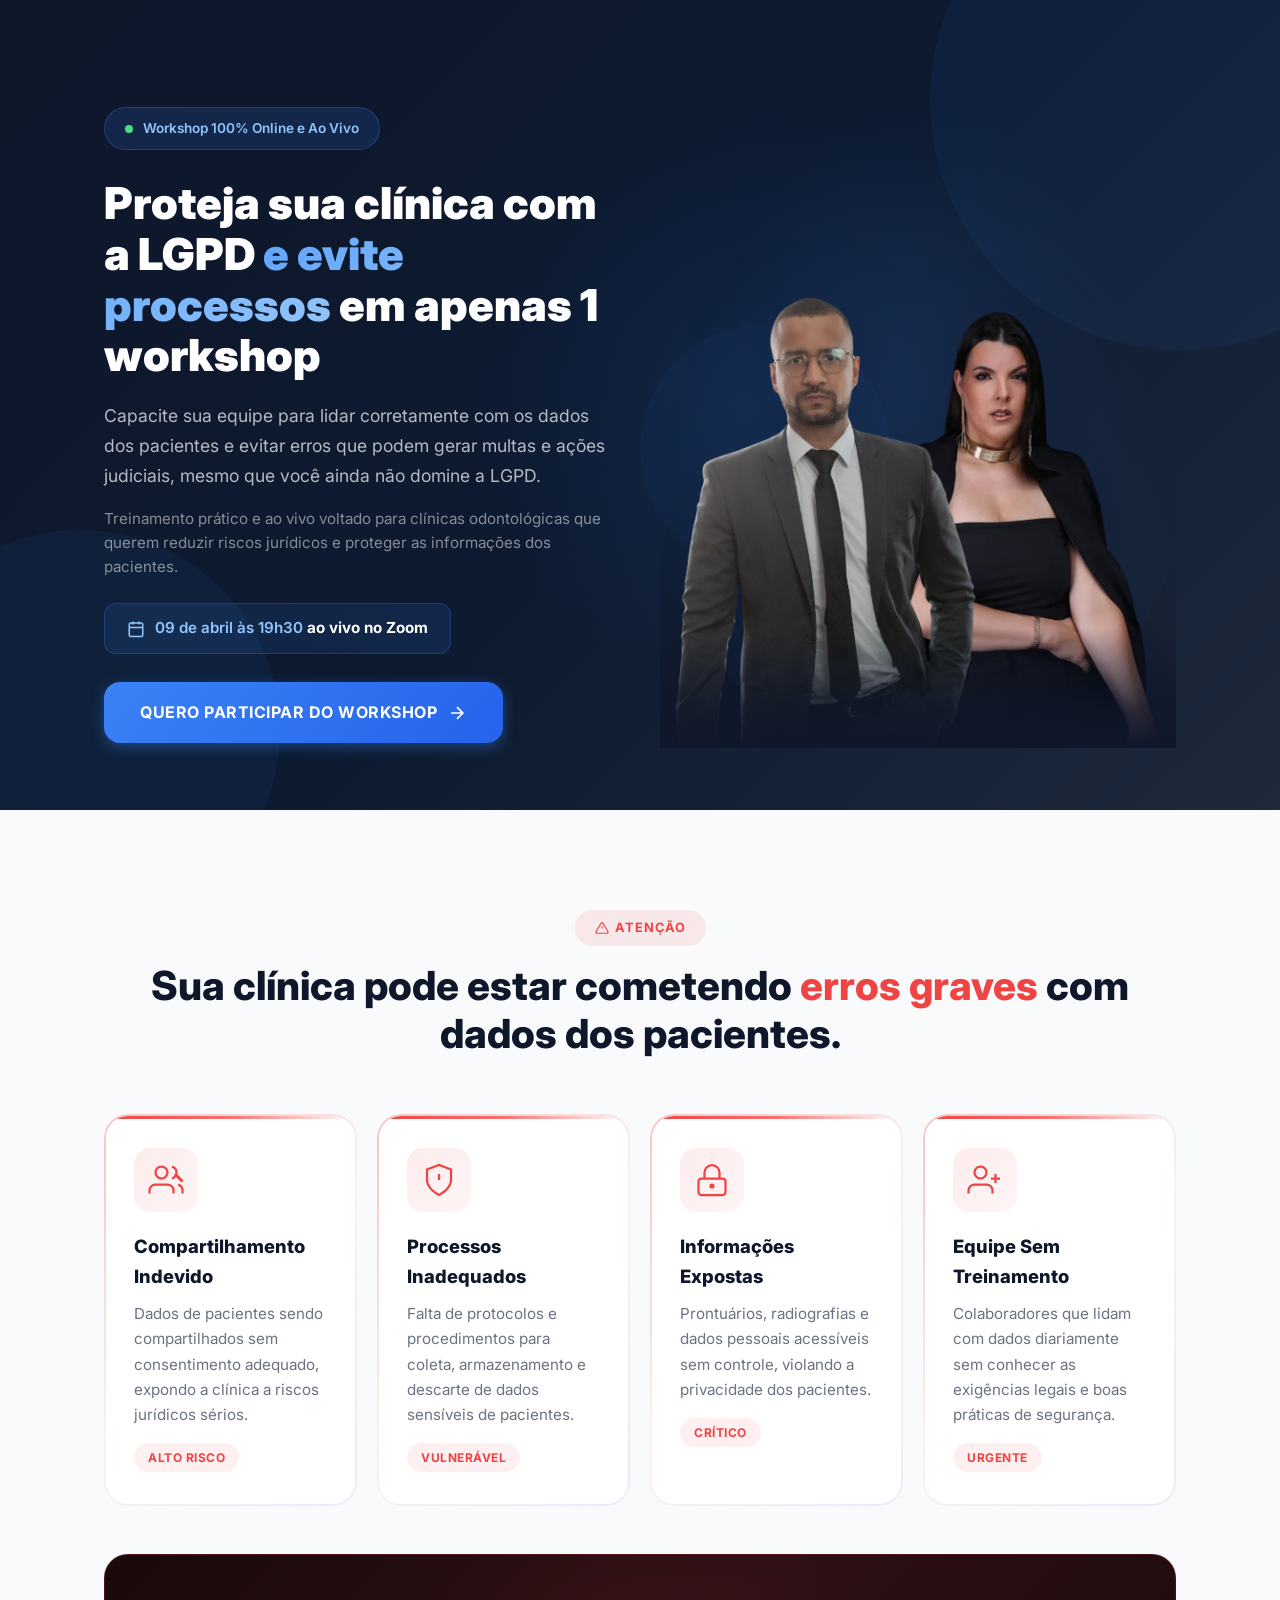
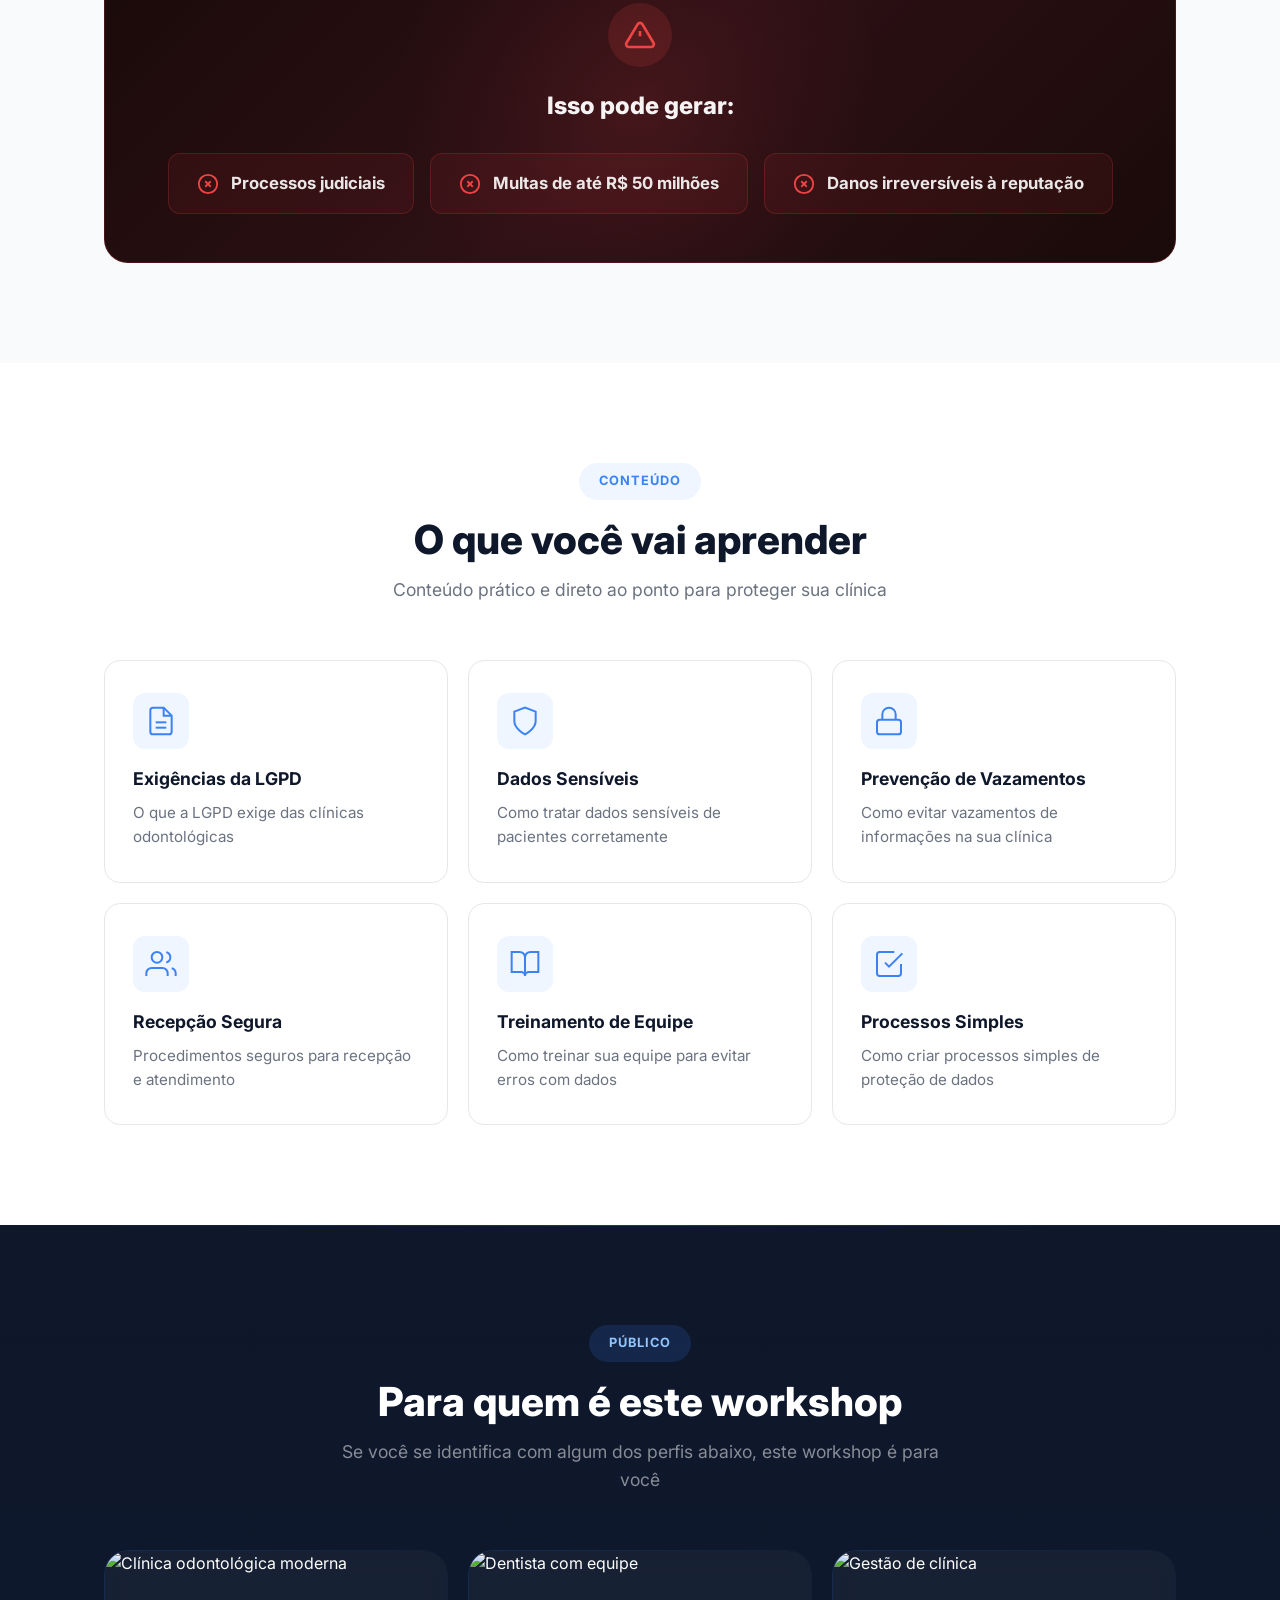
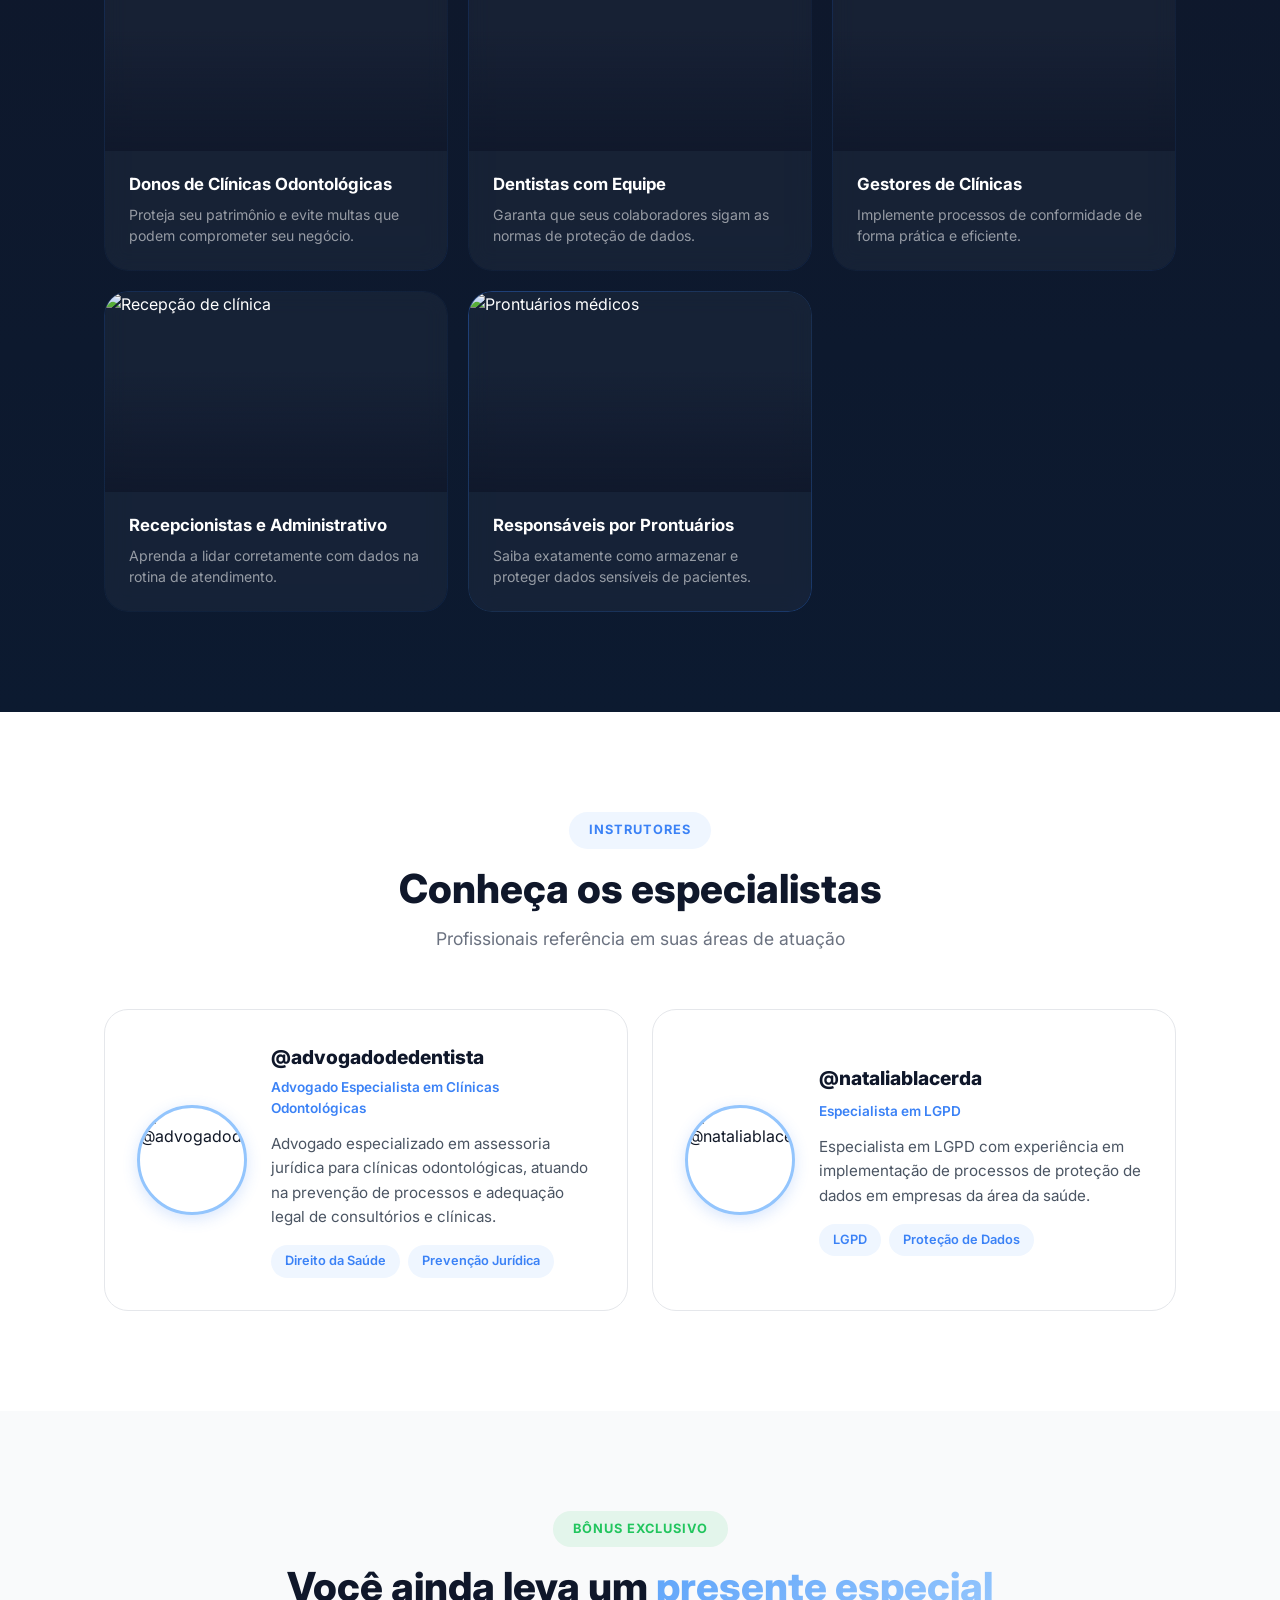
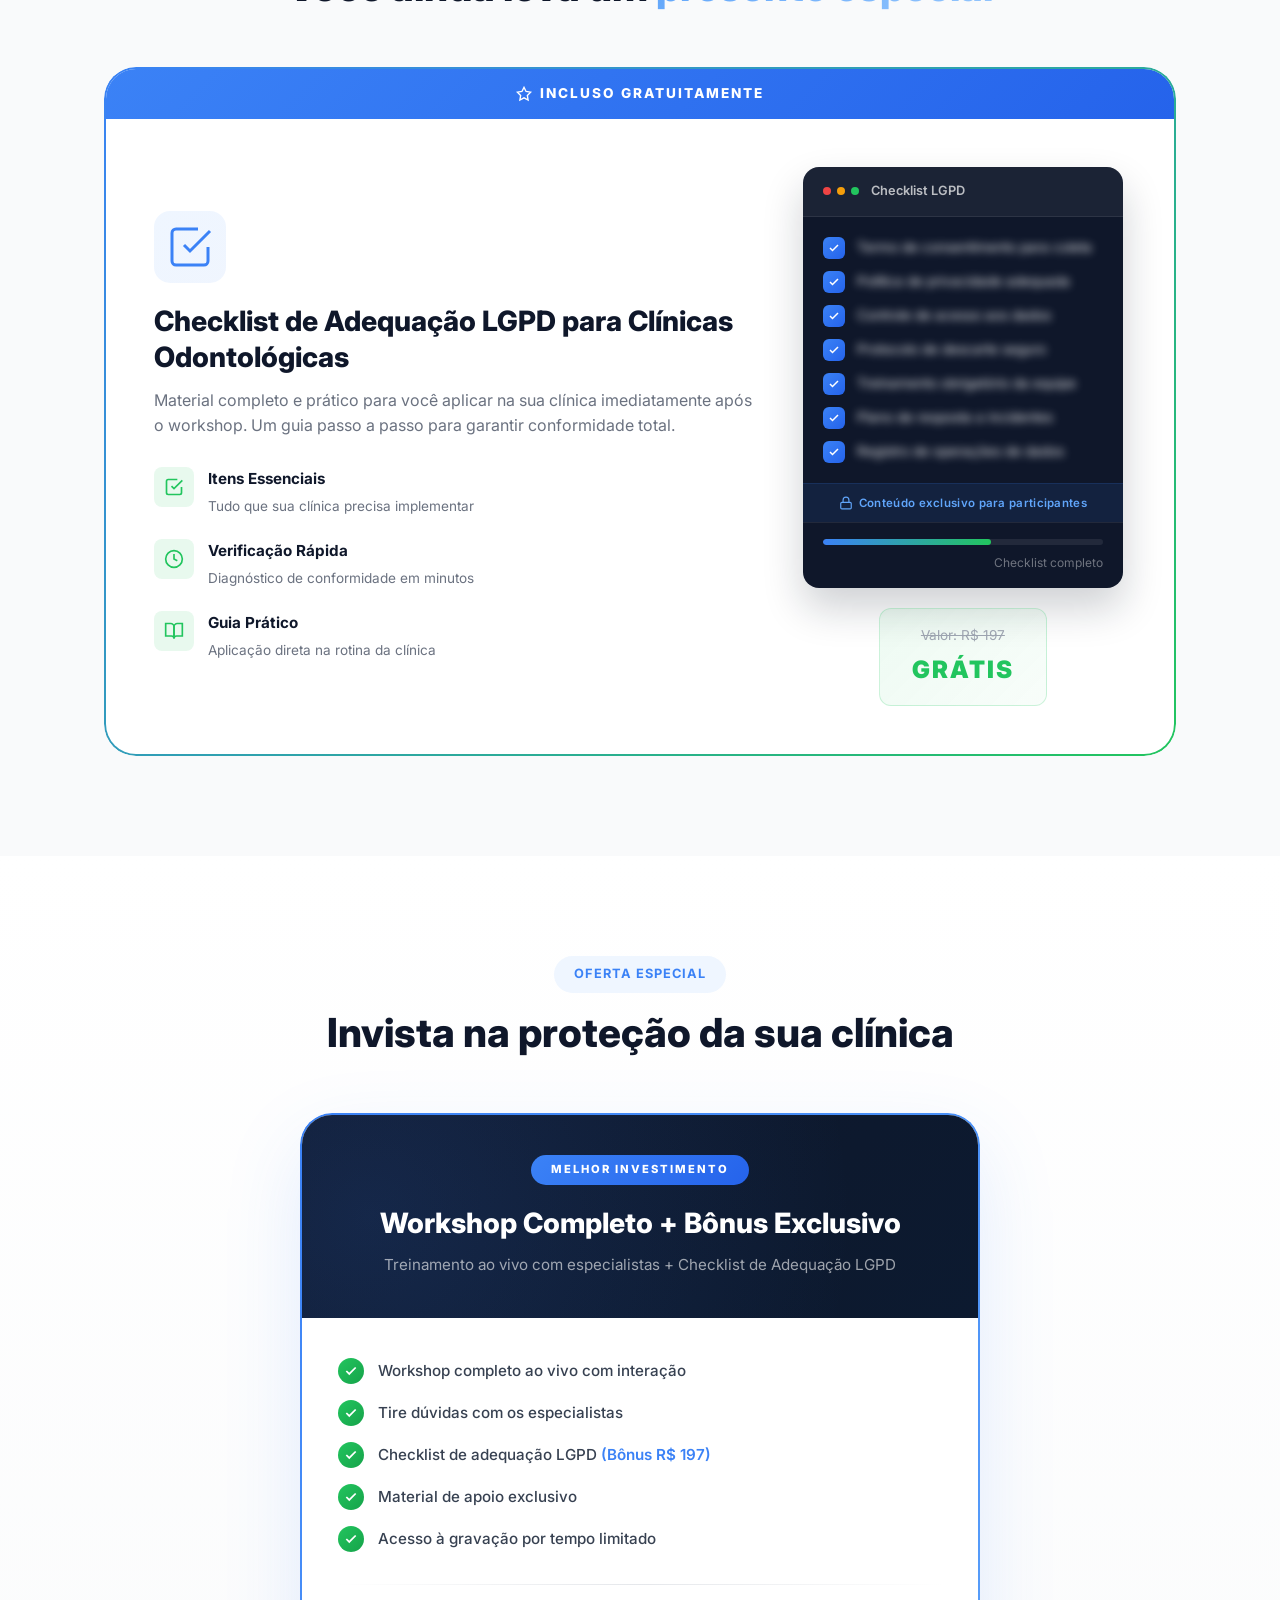
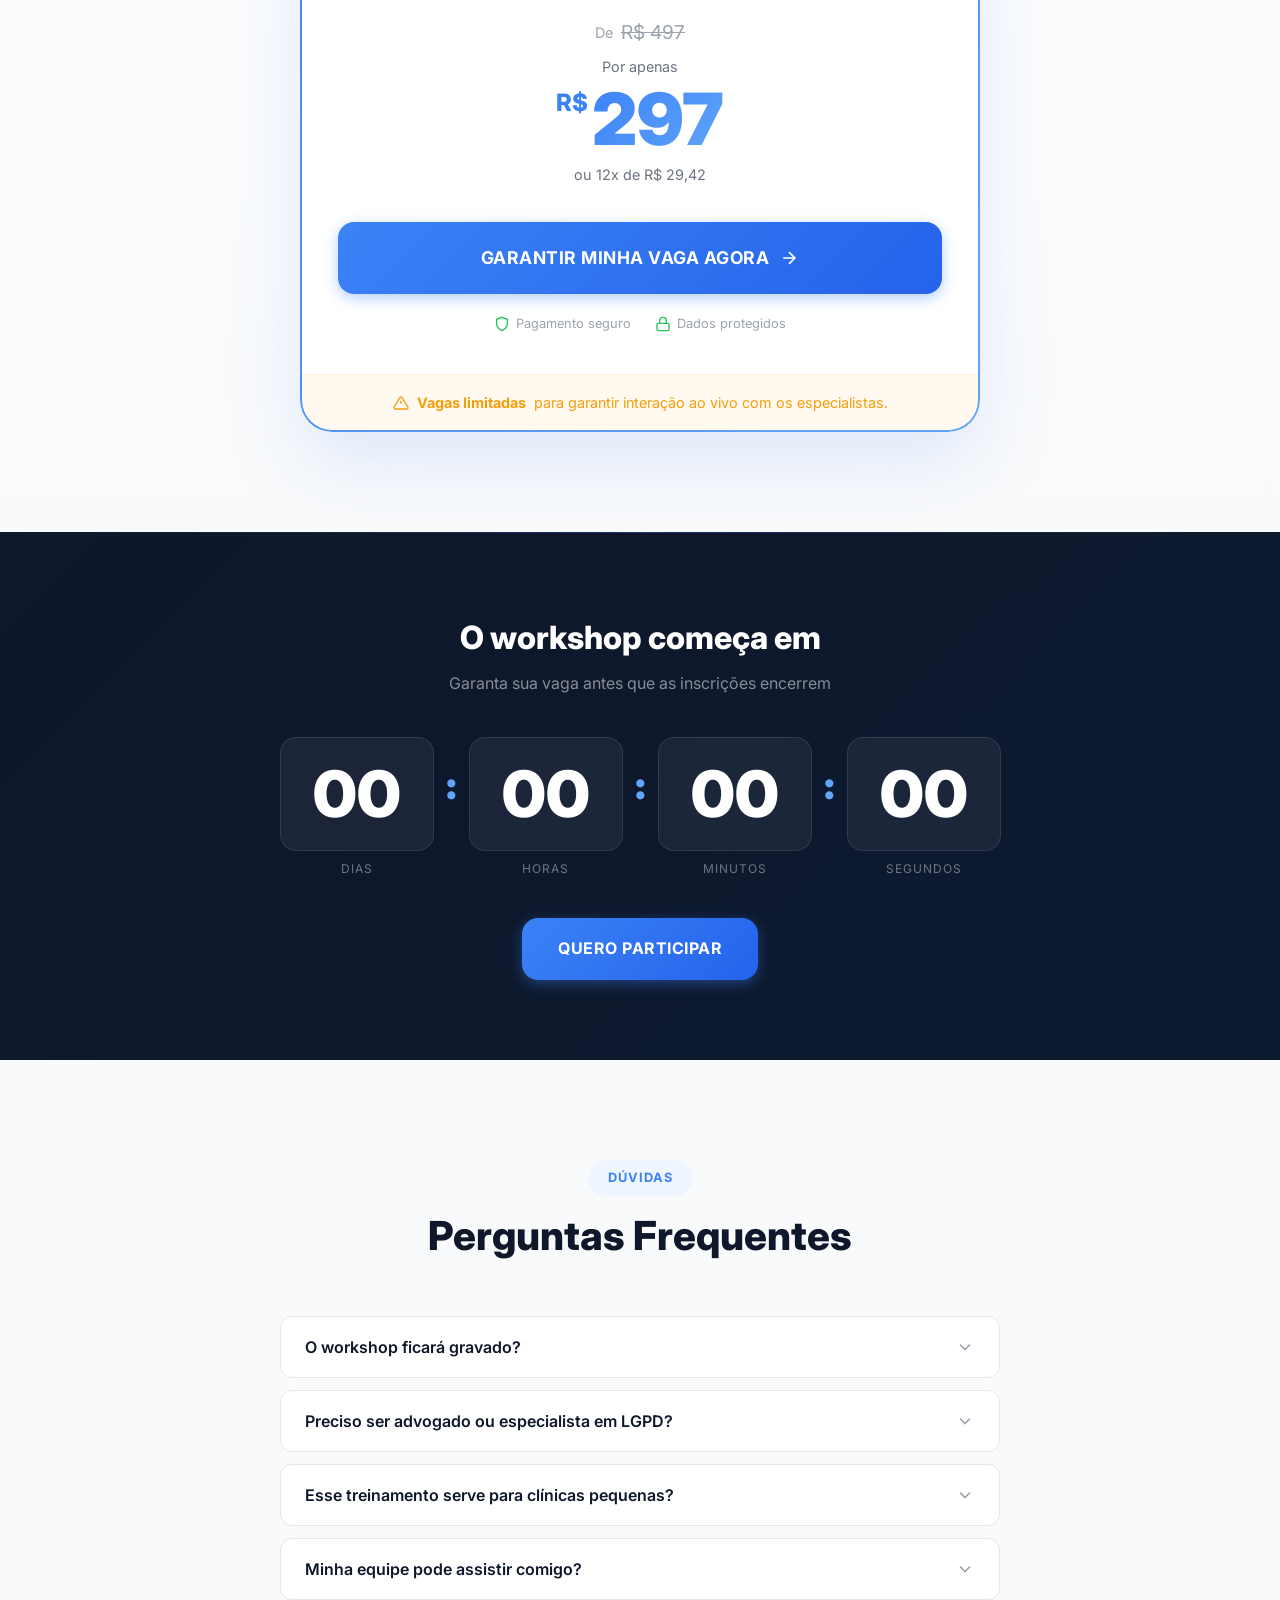
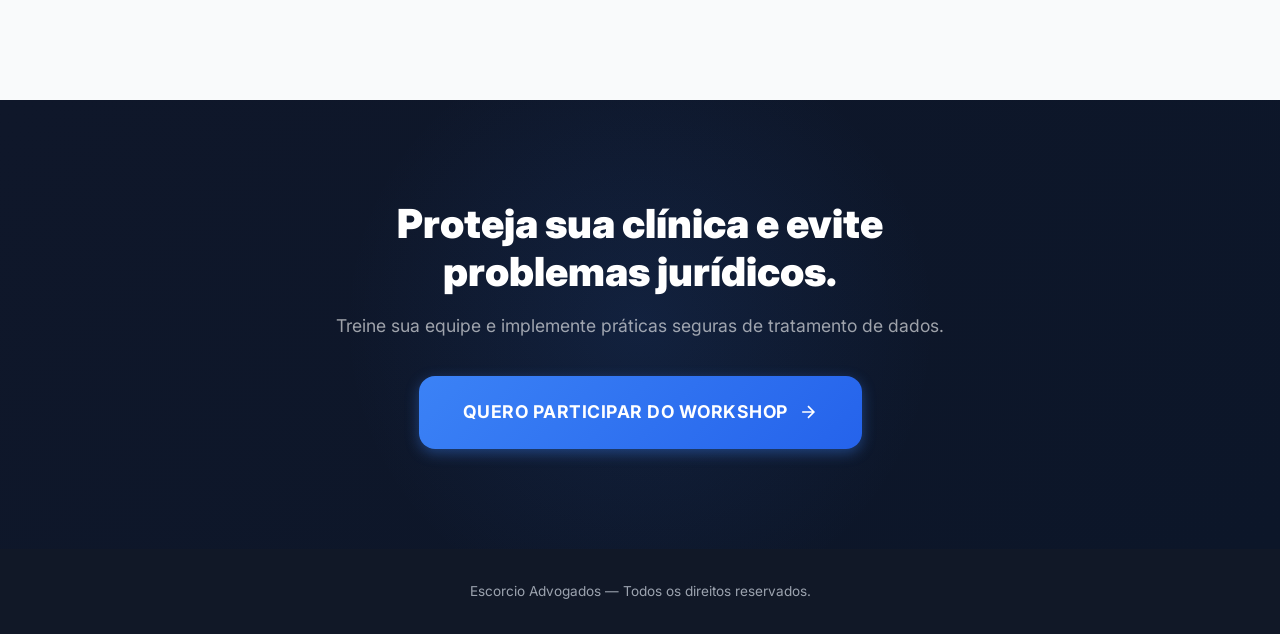
==== index.html @ f7798724 "refine: hero layout, consequences banner, event date, speaker role - Title converted to sentence cas" ====
<!DOCTYPE html>
<html lang="pt-BR">
<head>
  <meta charset="UTF-8">
  <meta name="viewport" content="width=device-width, initial-scale=1.0">
  <title>Workshop LGPD para Clínicas Odontológicas | Proteja seus pacientes e sua clínica</title>
  <meta name="description" content="Treinamento prático e ao vivo para capacitar sua equipe a lidar corretamente com dados sensíveis e evitar multas e ações judiciais.">
  <link rel="preconnect" href="https://fonts.googleapis.com">
  <link rel="preconnect" href="https://fonts.gstatic.com" crossorigin>
  <link href="https://fonts.googleapis.com/css2?family=Inter:wght@400;500;600;700;800;900&display=swap" rel="stylesheet">
  <link rel="stylesheet" href="styles.css">
</head>
<body>
  <!-- HERO SECTION -->
  <section class="hero" id="hero">
    <div class="hero-bg-shapes">
      <div class="shape shape-1"></div>
      <div class="shape shape-2"></div>
      <div class="shape shape-3"></div>
      <div class="hero-glow"></div>
    </div>
    <div class="container">
      <div class="hero-content">
        <div class="hero-text animate-on-scroll fade-in">
          <span class="badge">
            <span class="badge-dot"></span>
            Workshop 100% Online e Ao Vivo
          </span>
          <h1>Proteja sua clínica com a LGPD <span class="highlight">e evite processos</span> em apenas 1 workshop</h1>
          <p class="hero-sub">Capacite sua equipe para lidar corretamente com os dados dos pacientes e evitar erros que podem gerar multas e ações judiciais, mesmo que você ainda não domine a LGPD.</p>
          <p class="hero-sub-secondary">Treinamento prático e ao vivo voltado para clínicas odontológicas que querem reduzir riscos jurídicos e proteger as informações dos pacientes.</p>
          <div class="hero-event-date">
            <svg width="18" height="18" viewBox="0 0 24 24" fill="none" stroke="currentColor" stroke-width="2"><rect x="3" y="4" width="18" height="18" rx="2" ry="2"/><line x1="16" y1="2" x2="16" y2="6"/><line x1="8" y1="2" x2="8" y2="6"/><line x1="3" y1="10" x2="21" y2="10"/></svg>
            <span>09 de abril às 19h30 <strong>ao vivo no Zoom</strong></span>
          </div>
          <a href="#oferta" class="btn btn-primary btn-lg btn-glow">
            QUERO PARTICIPAR DO WORKSHOP
            <svg width="20" height="20" viewBox="0 0 24 24" fill="none" stroke="currentColor" stroke-width="2"><path d="M5 12h14M12 5l7 7-7 7"/></svg>
          </a>
        </div>
        <div class="hero-visual animate-on-scroll fade-in-right">
          <div class="hero-image-wrapper">
            <div class="hero-image-glow"></div>
            <img src="apresentadores.png" alt="Especialistas do Workshop LGPD - @advogadodedentista e @nataliablacerda" class="hero-image">
            <div class="hero-image-fade"></div>
          </div>
        </div>
      </div>
    </div>
  </section>

  <!-- PROBLEMA SECTION -->
  <section class="problema" id="problema">
    <div class="container">
      <div class="section-header animate-on-scroll fade-in">
        <span class="section-tag section-tag-danger">
          <svg width="14" height="14" viewBox="0 0 24 24" fill="none" stroke="currentColor" stroke-width="2"><path d="M10.29 3.86L1.82 18a2 2 0 0 0 1.71 3h16.94a2 2 0 0 0 1.71-3L13.71 3.86a2 2 0 0 0-3.42 0z"/><line x1="12" y1="9" x2="12" y2="13"/><line x1="12" y1="17" x2="12.01" y2="17"/></svg>
          Atenção
        </span>
        <h2>Sua clínica pode estar cometendo <span class="highlight-danger">erros graves</span> com dados dos pacientes.</h2>
      </div>
      <div class="problema-cards-grid">
        <div class="problema-card animate-on-scroll slide-up" style="--delay: 0s">
          <div class="problema-card-border"></div>
          <div class="problema-card-inner">
            <div class="problema-card-icon-wrapper">
              <svg width="36" height="36" viewBox="0 0 24 24" fill="none" stroke="#ef4444" stroke-width="1.5"><path d="M17 21v-2a4 4 0 0 0-4-4H5a4 4 0 0 0-4 4v2"/><circle cx="9" cy="7" r="4"/><path d="M23 21v-2a4 4 0 0 0-3-3.87"/><path d="M16 3.13a4 4 0 0 1 0 7.75"/><line x1="18" y1="8" x2="23" y2="13" stroke="#ef4444" stroke-width="2"/></svg>
            </div>
            <h4>Compartilhamento Indevido</h4>
            <p>Dados de pacientes sendo compartilhados sem consentimento adequado, expondo a clínica a riscos jurídicos sérios.</p>
            <div class="problema-card-tag">Alto Risco</div>
          </div>
        </div>
        <div class="problema-card animate-on-scroll slide-up" style="--delay: 0.1s">
          <div class="problema-card-border"></div>
          <div class="problema-card-inner">
            <div class="problema-card-icon-wrapper">
              <svg width="36" height="36" viewBox="0 0 24 24" fill="none" stroke="#ef4444" stroke-width="1.5"><path d="M12 22s8-4 8-10V5l-8-3-8 3v7c0 6 8 10 8 10z"/><line x1="12" y1="8" x2="12" y2="12"/><line x1="12" y1="16" x2="12.01" y2="16"/></svg>
            </div>
            <h4>Processos Inadequados</h4>
            <p>Falta de protocolos e procedimentos para coleta, armazenamento e descarte de dados sensíveis de pacientes.</p>
            <div class="problema-card-tag">Vulnerável</div>
          </div>
        </div>
        <div class="problema-card animate-on-scroll slide-up" style="--delay: 0.2s">
          <div class="problema-card-border"></div>
          <div class="problema-card-inner">
            <div class="problema-card-icon-wrapper">
              <svg width="36" height="36" viewBox="0 0 24 24" fill="none" stroke="#ef4444" stroke-width="1.5"><rect x="3" y="11" width="18" height="11" rx="2" ry="2"/><path d="M7 11V7a5 5 0 0 1 10 0v4"/><circle cx="12" cy="16" r="1"/></svg>
            </div>
            <h4>Informações Expostas</h4>
            <p>Prontuários, radiografias e dados pessoais acessíveis sem controle, violando a privacidade dos pacientes.</p>
            <div class="problema-card-tag">Crítico</div>
          </div>
        </div>
        <div class="problema-card animate-on-scroll slide-up" style="--delay: 0.3s">
          <div class="problema-card-border"></div>
          <div class="problema-card-inner">
            <div class="problema-card-icon-wrapper">
              <svg width="36" height="36" viewBox="0 0 24 24" fill="none" stroke="#ef4444" stroke-width="1.5"><path d="M17 21v-2a4 4 0 0 0-4-4H5a4 4 0 0 0-4 4v2"/><circle cx="9" cy="7" r="4"/><line x1="19" y1="8" x2="19" y2="14"/><line x1="22" y1="11" x2="16" y2="11"/></svg>
            </div>
            <h4>Equipe Sem Treinamento</h4>
            <p>Colaboradores que lidam com dados diariamente sem conhecer as exigências legais e boas práticas de segurança.</p>
            <div class="problema-card-tag">Urgente</div>
          </div>
        </div>
      </div>
      <div class="consequencias-banner animate-on-scroll slide-up">
        <div class="consequencias-banner-glow"></div>
        <div class="consequencias-icon-alert">
          <svg width="32" height="32" viewBox="0 0 24 24" fill="none" stroke="#ef4444" stroke-width="2"><path d="M10.29 3.86L1.82 18a2 2 0 0 0 1.71 3h16.94a2 2 0 0 0 1.71-3L13.71 3.86a2 2 0 0 0-3.42 0z"/><line x1="12" y1="9" x2="12" y2="13"/><line x1="12" y1="17" x2="12.01" y2="17"/></svg>
        </div>
        <h3>Isso pode gerar:</h3>
        <div class="consequencias-items">
          <div class="consequencia-chip">
            <svg width="22" height="22" viewBox="0 0 24 24" fill="none" stroke="#ef4444" stroke-width="2"><circle cx="12" cy="12" r="10"/><line x1="15" y1="9" x2="9" y2="15"/><line x1="9" y1="9" x2="15" y2="15"/></svg>
            <span>Processos judiciais</span>
          </div>
          <div class="consequencia-chip">
            <svg width="22" height="22" viewBox="0 0 24 24" fill="none" stroke="#ef4444" stroke-width="2"><circle cx="12" cy="12" r="10"/><line x1="15" y1="9" x2="9" y2="15"/><line x1="9" y1="9" x2="15" y2="15"/></svg>
            <span>Multas de até R$ 50 milhões</span>
          </div>
          <div class="consequencia-chip">
            <svg width="22" height="22" viewBox="0 0 24 24" fill="none" stroke="#ef4444" stroke-width="2"><circle cx="12" cy="12" r="10"/><line x1="15" y1="9" x2="9" y2="15"/><line x1="9" y1="9" x2="15" y2="15"/></svg>
            <span>Danos irreversíveis à reputação</span>
          </div>
        </div>
      </div>
    </div>
  </section>

  <!-- O QUE VOCÊ VAI APRENDER -->
  <section class="aprender" id="aprender">
    <div class="container">
      <div class="section-header animate-on-scroll fade-in">
        <span class="section-tag">Conteúdo</span>
        <h2>O que você vai aprender</h2>
        <p class="section-sub">Conteúdo prático e direto ao ponto para proteger sua clínica</p>
      </div>
      <div class="cards-grid animate-on-scroll slide-up">
        <div class="learn-card">
          <div class="learn-card-icon">
            <svg width="32" height="32" viewBox="0 0 24 24" fill="none" stroke="#3b82f6" stroke-width="1.5"><path d="M14 2H6a2 2 0 0 0-2 2v16a2 2 0 0 0 2 2h12a2 2 0 0 0 2-2V8z"/><polyline points="14 2 14 8 20 8"/><line x1="16" y1="13" x2="8" y2="13"/><line x1="16" y1="17" x2="8" y2="17"/></svg>
          </div>
          <h4>Exigências da LGPD</h4>
          <p>O que a LGPD exige das clínicas odontológicas</p>
        </div>
        <div class="learn-card">
          <div class="learn-card-icon">
            <svg width="32" height="32" viewBox="0 0 24 24" fill="none" stroke="#3b82f6" stroke-width="1.5"><path d="M12 22s8-4 8-10V5l-8-3-8 3v7c0 6 8 10 8 10z"/></svg>
          </div>
          <h4>Dados Sensíveis</h4>
          <p>Como tratar dados sensíveis de pacientes corretamente</p>
        </div>
        <div class="learn-card">
          <div class="learn-card-icon">
            <svg width="32" height="32" viewBox="0 0 24 24" fill="none" stroke="#3b82f6" stroke-width="1.5"><rect x="3" y="11" width="18" height="11" rx="2" ry="2"/><path d="M7 11V7a5 5 0 0 1 10 0v4"/></svg>
          </div>
          <h4>Prevenção de Vazamentos</h4>
          <p>Como evitar vazamentos de informações na sua clínica</p>
        </div>
        <div class="learn-card">
          <div class="learn-card-icon">
            <svg width="32" height="32" viewBox="0 0 24 24" fill="none" stroke="#3b82f6" stroke-width="1.5"><path d="M17 21v-2a4 4 0 0 0-4-4H5a4 4 0 0 0-4 4v2"/><circle cx="9" cy="7" r="4"/><path d="M23 21v-2a4 4 0 0 0-3-3.87"/><path d="M16 3.13a4 4 0 0 1 0 7.75"/></svg>
          </div>
          <h4>Recepção Segura</h4>
          <p>Procedimentos seguros para recepção e atendimento</p>
        </div>
        <div class="learn-card">
          <div class="learn-card-icon">
            <svg width="32" height="32" viewBox="0 0 24 24" fill="none" stroke="#3b82f6" stroke-width="1.5"><path d="M2 3h6a4 4 0 0 1 4 4v14a3 3 0 0 0-3-3H2z"/><path d="M22 3h-6a4 4 0 0 0-4 4v14a3 3 0 0 1 3-3h7z"/></svg>
          </div>
          <h4>Treinamento de Equipe</h4>
          <p>Como treinar sua equipe para evitar erros com dados</p>
        </div>
        <div class="learn-card">
          <div class="learn-card-icon">
            <svg width="32" height="32" viewBox="0 0 24 24" fill="none" stroke="#3b82f6" stroke-width="1.5"><polyline points="9 11 12 14 22 4"/><path d="M21 12v7a2 2 0 0 1-2 2H5a2 2 0 0 1-2-2V5a2 2 0 0 1 2-2h11"/></svg>
          </div>
          <h4>Processos Simples</h4>
          <p>Como criar processos simples de proteção de dados</p>
        </div>
      </div>
    </div>
  </section>

  <!-- PARA QUEM É -->
  <section class="para-quem" id="para-quem">
    <div class="container">
      <div class="section-header animate-on-scroll fade-in">
        <span class="section-tag">Público</span>
        <h2>Para quem é este workshop</h2>
        <p class="section-sub">Se você se identifica com algum dos perfis abaixo, este workshop é para você</p>
      </div>
      <div class="audience-grid animate-on-scroll slide-up">
        <div class="audience-card-v2" style="--delay: 0s">
          <div class="audience-card-glow"></div>
          <div class="audience-card-content">
            <div class="audience-img-wrapper">
              <img src="https://images.unsplash.com/photo-1629909613654-28e377c37b09?w=400&h=300&fit=crop&q=80" alt="Clínica odontológica moderna" class="audience-img" loading="lazy">
              <div class="audience-img-overlay"></div>
            </div>
            <div class="audience-text">
              <h4>Donos de Clínicas Odontológicas</h4>
              <p>Proteja seu patrimônio e evite multas que podem comprometer seu negócio.</p>
            </div>
          </div>
        </div>
        <div class="audience-card-v2" style="--delay: 0.1s">
          <div class="audience-card-glow"></div>
          <div class="audience-card-content">
            <div class="audience-img-wrapper">
              <img src="https://images.unsplash.com/photo-1606811971618-4486d14f3f99?w=400&h=300&fit=crop&q=80" alt="Dentista com equipe" class="audience-img" loading="lazy">
              <div class="audience-img-overlay"></div>
            </div>
            <div class="audience-text">
              <h4>Dentistas com Equipe</h4>
              <p>Garanta que seus colaboradores sigam as normas de proteção de dados.</p>
            </div>
          </div>
        </div>
        <div class="audience-card-v2" style="--delay: 0.2s">
          <div class="audience-card-glow"></div>
          <div class="audience-card-content">
            <div class="audience-img-wrapper">
              <img src="https://images.unsplash.com/photo-1576091160550-2173dba999ef?w=400&h=300&fit=crop&q=80" alt="Gestão de clínica" class="audience-img" loading="lazy">
              <div class="audience-img-overlay"></div>
            </div>
            <div class="audience-text">
              <h4>Gestores de Clínicas</h4>
              <p>Implemente processos de conformidade de forma prática e eficiente.</p>
            </div>
          </div>
        </div>
        <div class="audience-card-v2" style="--delay: 0.3s">
          <div class="audience-card-glow"></div>
          <div class="audience-card-content">
            <div class="audience-img-wrapper">
              <img src="https://images.unsplash.com/photo-1588776814546-1ffcf47267a5?w=400&h=300&fit=crop&q=80" alt="Recepção de clínica" class="audience-img" loading="lazy">
              <div class="audience-img-overlay"></div>
            </div>
            <div class="audience-text">
              <h4>Recepcionistas e Administrativo</h4>
              <p>Aprenda a lidar corretamente com dados na rotina de atendimento.</p>
            </div>
          </div>
        </div>
        <div class="audience-card-v2 audience-card-highlight" style="--delay: 0.4s">
          <div class="audience-card-glow"></div>
          <div class="audience-card-content">
            <div class="audience-img-wrapper">
              <img src="https://images.unsplash.com/photo-1576091160399-112ba8d25d1d?w=400&h=300&fit=crop&q=80" alt="Prontuários médicos" class="audience-img" loading="lazy">
              <div class="audience-img-overlay"></div>
            </div>
            <div class="audience-text">
              <h4>Responsáveis por Prontuários</h4>
              <p>Saiba exatamente como armazenar e proteger dados sensíveis de pacientes.</p>
            </div>
          </div>
        </div>
      </div>
    </div>
  </section>

  <!-- ESPECIALISTAS -->
  <section class="especialistas" id="especialistas">
    <div class="container">
      <div class="section-header animate-on-scroll fade-in">
        <span class="section-tag">Instrutores</span>
        <h2>Conheça os especialistas</h2>
        <p class="section-sub">Profissionais referência em suas áreas de atuação</p>
      </div>
      <div class="speakers-grid animate-on-scroll slide-up">
        <div class="speaker-card">
          <div class="speaker-avatar">
            <img src="advogado.jpg" alt="@advogadodedentista" class="avatar-photo">
          </div>
          <div class="speaker-info">
            <h4>@advogadodedentista</h4>
            <span class="speaker-role">Advogado Especialista em Clínicas Odontológicas</span>
            <p>Advogado especializado em assessoria jurídica para clínicas odontológicas, atuando na prevenção de processos e adequação legal de consultórios e clínicas.</p>
            <div class="speaker-tags">
              <span>Direito da Saúde</span>
              <span>Prevenção Jurídica</span>
            </div>
          </div>
        </div>
        <div class="speaker-card">
          <div class="speaker-avatar">
            <img src="natalia.jpg" alt="@nataliablacerda" class="avatar-photo">
          </div>
          <div class="speaker-info">
            <h4>@nataliablacerda</h4>
            <span class="speaker-role">Especialista em LGPD</span>
            <p>Especialista em LGPD com experiência em implementação de processos de proteção de dados em empresas da área da saúde.</p>
            <div class="speaker-tags">
              <span>LGPD</span>
              <span>Proteção de Dados</span>
            </div>
          </div>
        </div>
      </div>
    </div>
  </section>

  <!-- BÔNUS -->
  <section class="bonus" id="bonus">
    <div class="container">
      <div class="section-header animate-on-scroll fade-in">
        <span class="section-tag section-tag-green">Bônus Exclusivo</span>
        <h2>Você ainda leva um <span class="highlight">presente especial</span></h2>
      </div>
      <div class="bonus-mega-card animate-on-scroll slide-up">
        <div class="bonus-mega-border"></div>
        <div class="bonus-mega-inner">
          <div class="bonus-mega-badge">
            <svg width="16" height="16" viewBox="0 0 24 24" fill="none" stroke="currentColor" stroke-width="2"><polygon points="12 2 15.09 8.26 22 9.27 17 14.14 18.18 21.02 12 17.77 5.82 21.02 7 14.14 2 9.27 8.91 8.26 12 2"/></svg>
            INCLUSO GRATUITAMENTE
          </div>
          <div class="bonus-mega-content">
            <div class="bonus-mega-text">
              <div class="bonus-mega-icon">
                <svg width="48" height="48" viewBox="0 0 24 24" fill="none" stroke="#3b82f6" stroke-width="1.5"><polyline points="9 11 12 14 22 4"/><path d="M21 12v7a2 2 0 0 1-2 2H5a2 2 0 0 1-2-2V5a2 2 0 0 1 2-2h11"/></svg>
              </div>
              <h3>Checklist de Adequação LGPD para Clínicas Odontológicas</h3>
              <p class="bonus-mega-desc">Material completo e prático para você aplicar na sua clínica imediatamente após o workshop. Um guia passo a passo para garantir conformidade total.</p>
              <div class="bonus-features-grid">
                <div class="bonus-feature">
                  <div class="bonus-feature-icon">
                    <svg width="20" height="20" viewBox="0 0 24 24" fill="none" stroke="#22c55e" stroke-width="2"><polyline points="9 11 12 14 22 4"/><path d="M21 12v7a2 2 0 0 1-2 2H5a2 2 0 0 1-2-2V5a2 2 0 0 1 2-2h11"/></svg>
                  </div>
                  <div>
                    <strong>Itens Essenciais</strong>
                    <span>Tudo que sua clínica precisa implementar</span>
                  </div>
                </div>
                <div class="bonus-feature">
                  <div class="bonus-feature-icon">
                    <svg width="20" height="20" viewBox="0 0 24 24" fill="none" stroke="#22c55e" stroke-width="2"><circle cx="12" cy="12" r="10"/><polyline points="12 6 12 12 16 14"/></svg>
                  </div>
                  <div>
                    <strong>Verificação Rápida</strong>
                    <span>Diagnóstico de conformidade em minutos</span>
                  </div>
                </div>
                <div class="bonus-feature">
                  <div class="bonus-feature-icon">
                    <svg width="20" height="20" viewBox="0 0 24 24" fill="none" stroke="#22c55e" stroke-width="2"><path d="M2 3h6a4 4 0 0 1 4 4v14a3 3 0 0 0-3-3H2z"/><path d="M22 3h-6a4 4 0 0 0-4 4v14a3 3 0 0 1 3-3h7z"/></svg>
                  </div>
                  <div>
                    <strong>Guia Prático</strong>
                    <span>Aplicação direta na rotina da clínica</span>
                  </div>
                </div>
              </div>
            </div>
            <div class="bonus-mega-visual">
              <div class="bonus-mockup-v2">
                <div class="mockup-v2-header">
                  <div class="mockup-v2-dots">
                    <span></span><span></span><span></span>
                  </div>
                  <span class="mockup-v2-title">Checklist LGPD</span>
                </div>
                <div class="mockup-v2-body">
                  <div class="mockup-v2-item done">
                    <div class="mockup-v2-check">
                      <svg width="12" height="12" viewBox="0 0 24 24" fill="none" stroke="#fff" stroke-width="3"><polyline points="20 6 9 17 4 12"/></svg>
                    </div>
                    <span class="blurred-text">Termo de consentimento para coleta</span>
                  </div>
                  <div class="mockup-v2-item done">
                    <div class="mockup-v2-check">
                      <svg width="12" height="12" viewBox="0 0 24 24" fill="none" stroke="#fff" stroke-width="3"><polyline points="20 6 9 17 4 12"/></svg>
                    </div>
                    <span class="blurred-text">Política de privacidade adequada</span>
                  </div>
                  <div class="mockup-v2-item done">
                    <div class="mockup-v2-check">
                      <svg width="12" height="12" viewBox="0 0 24 24" fill="none" stroke="#fff" stroke-width="3"><polyline points="20 6 9 17 4 12"/></svg>
                    </div>
                    <span class="blurred-text">Controle de acesso aos dados</span>
                  </div>
                  <div class="mockup-v2-item done">
                    <div class="mockup-v2-check">
                      <svg width="12" height="12" viewBox="0 0 24 24" fill="none" stroke="#fff" stroke-width="3"><polyline points="20 6 9 17 4 12"/></svg>
                    </div>
                    <span class="blurred-text">Protocolo de descarte seguro</span>
                  </div>
                  <div class="mockup-v2-item done">
                    <div class="mockup-v2-check">
                      <svg width="12" height="12" viewBox="0 0 24 24" fill="none" stroke="#fff" stroke-width="3"><polyline points="20 6 9 17 4 12"/></svg>
                    </div>
                    <span class="blurred-text">Treinamento obrigatório da equipe</span>
                  </div>
                  <div class="mockup-v2-item done">
                    <div class="mockup-v2-check">
                      <svg width="12" height="12" viewBox="0 0 24 24" fill="none" stroke="#fff" stroke-width="3"><polyline points="20 6 9 17 4 12"/></svg>
                    </div>
                    <span class="blurred-text">Plano de resposta a incidentes</span>
                  </div>
                  <div class="mockup-v2-item done">
                    <div class="mockup-v2-check">
                      <svg width="12" height="12" viewBox="0 0 24 24" fill="none" stroke="#fff" stroke-width="3"><polyline points="20 6 9 17 4 12"/></svg>
                    </div>
                    <span class="blurred-text">Registro de operações de dados</span>
                  </div>
                </div>
                <div class="mockup-v2-blur-label">
                  <svg width="14" height="14" viewBox="0 0 24 24" fill="none" stroke="currentColor" stroke-width="2"><rect x="3" y="11" width="18" height="11" rx="2" ry="2"/><path d="M7 11V7a5 5 0 0 1 10 0v4"/></svg>
                  Conteúdo exclusivo para participantes
                </div>
                <div class="mockup-v2-footer">
                  <div class="mockup-v2-progress">
                    <div class="mockup-v2-progress-bar" style="width: 100%"></div>
                  </div>
                  <span>Checklist completo</span>
                </div>
              </div>
              <div class="bonus-price-tag">
                <span class="bonus-price-original">Valor: R$ 197</span>
                <span class="bonus-price-free">GRÁTIS</span>
              </div>
            </div>
          </div>
        </div>
      </div>
    </div>
  </section>

  <!-- OFERTA -->
  <section class="oferta" id="oferta">
    <div class="container">
      <div class="section-header animate-on-scroll fade-in">
        <span class="section-tag">Oferta Especial</span>
        <h2>Invista na proteção da sua clínica</h2>
      </div>
      <div class="oferta-premium animate-on-scroll slide-up">
        <div class="oferta-premium-border"></div>
        <div class="oferta-premium-inner">
          <div class="oferta-premium-header">
            <div class="oferta-premium-badge">MELHOR INVESTIMENTO</div>
            <h3>Workshop Completo + Bônus Exclusivo</h3>
            <p>Treinamento ao vivo com especialistas + Checklist de Adequação LGPD</p>
          </div>
          <div class="oferta-premium-body">
            <div class="oferta-premium-features">
              <div class="oferta-feature">
                <div class="oferta-feature-check">
                  <svg width="14" height="14" viewBox="0 0 24 24" fill="none" stroke="#fff" stroke-width="3"><polyline points="20 6 9 17 4 12"/></svg>
                </div>
                <span>Workshop completo ao vivo com interação</span>
              </div>
              <div class="oferta-feature">
                <div class="oferta-feature-check">
                  <svg width="14" height="14" viewBox="0 0 24 24" fill="none" stroke="#fff" stroke-width="3"><polyline points="20 6 9 17 4 12"/></svg>
                </div>
                <span>Tire dúvidas com os especialistas</span>
              </div>
              <div class="oferta-feature">
                <div class="oferta-feature-check">
                  <svg width="14" height="14" viewBox="0 0 24 24" fill="none" stroke="#fff" stroke-width="3"><polyline points="20 6 9 17 4 12"/></svg>
                </div>
                <span>Checklist de adequação LGPD <em>(Bônus R$ 197)</em></span>
              </div>
              <div class="oferta-feature">
                <div class="oferta-feature-check">
                  <svg width="14" height="14" viewBox="0 0 24 24" fill="none" stroke="#fff" stroke-width="3"><polyline points="20 6 9 17 4 12"/></svg>
                </div>
                <span>Material de apoio exclusivo</span>
              </div>
              <div class="oferta-feature">
                <div class="oferta-feature-check">
                  <svg width="14" height="14" viewBox="0 0 24 24" fill="none" stroke="#fff" stroke-width="3"><polyline points="20 6 9 17 4 12"/></svg>
                </div>
                <span>Acesso à gravação por tempo limitado</span>
              </div>
            </div>
            <div class="oferta-premium-divider"></div>
            <div class="oferta-premium-pricing">
              <div class="pricing-from">
                <span class="pricing-from-label">De</span>
                <span class="pricing-from-value">R$ 497</span>
              </div>
              <div class="pricing-to">
                <span class="pricing-to-label">Por apenas</span>
                <span class="pricing-to-value">
                  <span class="pricing-currency">R$</span>
                  <span class="pricing-amount">297</span>
                </span>
                <span class="pricing-installments">ou 12x de R$ 29,42</span>
              </div>
              <a href="#" class="btn btn-primary btn-xl btn-glow btn-full">
                GARANTIR MINHA VAGA AGORA
                <svg width="20" height="20" viewBox="0 0 24 24" fill="none" stroke="currentColor" stroke-width="2"><path d="M5 12h14M12 5l7 7-7 7"/></svg>
              </a>
              <div class="oferta-trust">
                <div class="trust-item">
                  <svg width="16" height="16" viewBox="0 0 24 24" fill="none" stroke="#22c55e" stroke-width="2"><path d="M12 22s8-4 8-10V5l-8-3-8 3v7c0 6 8 10 8 10z"/></svg>
                  <span>Pagamento seguro</span>
                </div>
                <div class="trust-item">
                  <svg width="16" height="16" viewBox="0 0 24 24" fill="none" stroke="#22c55e" stroke-width="2"><rect x="3" y="11" width="18" height="11" rx="2" ry="2"/><path d="M7 11V7a5 5 0 0 1 10 0v4"/></svg>
                  <span>Dados protegidos</span>
                </div>
              </div>
            </div>
          </div>
          <div class="oferta-premium-footer">
            <svg width="16" height="16" viewBox="0 0 24 24" fill="none" stroke="#f59e0b" stroke-width="2"><path d="M10.29 3.86L1.82 18a2 2 0 0 0 1.71 3h16.94a2 2 0 0 0 1.71-3L13.71 3.86a2 2 0 0 0-3.42 0z"/><line x1="12" y1="9" x2="12" y2="13"/><line x1="12" y1="17" x2="12.01" y2="17"/></svg>
            <strong>Vagas limitadas</strong> para garantir interação ao vivo com os especialistas.
          </div>
        </div>
      </div>
    </div>
  </section>

  <!-- CONTAGEM REGRESSIVA -->
  <section class="countdown-section" id="countdown">
    <div class="container">
      <div class="countdown-wrapper animate-on-scroll fade-in">
        <h2>O workshop começa em</h2>
        <p class="countdown-sub">Garanta sua vaga antes que as inscrições encerrem</p>
        <div class="countdown" id="countdown-timer">
          <div class="countdown-item">
            <span class="countdown-number" id="days">00</span>
            <span class="countdown-label">Dias</span>
          </div>
          <div class="countdown-separator">:</div>
          <div class="countdown-item">
            <span class="countdown-number" id="hours">00</span>
            <span class="countdown-label">Horas</span>
          </div>
          <div class="countdown-separator">:</div>
          <div class="countdown-item">
            <span class="countdown-number" id="minutes">00</span>
            <span class="countdown-label">Minutos</span>
          </div>
          <div class="countdown-separator">:</div>
          <div class="countdown-item">
            <span class="countdown-number" id="seconds">00</span>
            <span class="countdown-label">Segundos</span>
          </div>
        </div>
        <a href="#oferta" class="btn btn-primary btn-lg btn-glow">QUERO PARTICIPAR</a>
      </div>
    </div>
  </section>

  <!-- FAQ -->
  <section class="faq" id="faq">
    <div class="container">
      <div class="section-header animate-on-scroll fade-in">
        <span class="section-tag">Dúvidas</span>
        <h2>Perguntas Frequentes</h2>
      </div>
      <div class="faq-list animate-on-scroll slide-up">
        <div class="faq-item">
          <button class="faq-question" aria-expanded="false">
            <span>O workshop ficará gravado?</span>
            <svg class="faq-chevron" width="20" height="20" viewBox="0 0 24 24" fill="none" stroke="currentColor" stroke-width="2"><polyline points="6 9 12 15 18 9"/></svg>
          </button>
          <div class="faq-answer">
            <p>Sim, todos os participantes terão acesso à gravação por tempo limitado após o evento. Porém, recomendamos fortemente a participação ao vivo para aproveitar a interação com os especialistas e tirar suas dúvidas em tempo real.</p>
          </div>
        </div>
        <div class="faq-item">
          <button class="faq-question" aria-expanded="false">
            <span>Preciso ser advogado ou especialista em LGPD?</span>
            <svg class="faq-chevron" width="20" height="20" viewBox="0 0 24 24" fill="none" stroke="currentColor" stroke-width="2"><polyline points="6 9 12 15 18 9"/></svg>
          </button>
          <div class="faq-answer">
            <p>Não! O workshop foi criado especificamente para profissionais da odontologia. Todo o conteúdo é apresentado de forma simples, prática e sem termos jurídicos complicados. Qualquer pessoa da sua equipe conseguirá acompanhar.</p>
          </div>
        </div>
        <div class="faq-item">
          <button class="faq-question" aria-expanded="false">
            <span>Esse treinamento serve para clínicas pequenas?</span>
            <svg class="faq-chevron" width="20" height="20" viewBox="0 0 24 24" fill="none" stroke="currentColor" stroke-width="2"><polyline points="6 9 12 15 18 9"/></svg>
          </button>
          <div class="faq-answer">
            <p>Com certeza! Na verdade, clínicas pequenas são as mais vulneráveis, pois geralmente não possuem processos estruturados de proteção de dados. O workshop é ideal para clínicas de qualquer porte.</p>
          </div>
        </div>
        <div class="faq-item">
          <button class="faq-question" aria-expanded="false">
            <span>Minha equipe pode assistir comigo?</span>
            <svg class="faq-chevron" width="20" height="20" viewBox="0 0 24 24" fill="none" stroke="currentColor" stroke-width="2"><polyline points="6 9 12 15 18 9"/></svg>
          </button>
          <div class="faq-answer">
            <p>Sim! Inclusive recomendamos que toda a equipe assista junto. O treinamento aborda procedimentos que todos os colaboradores da clínica precisam conhecer, desde a recepção até os profissionais que lidam com prontuários.</p>
          </div>
        </div>
      </div>
    </div>
  </section>

  <!-- CTA FINAL -->
  <section class="cta-final" id="cta-final">
    <div class="container">
      <div class="cta-final-content animate-on-scroll fade-in">
        <h2>Proteja sua clínica e evite problemas jurídicos.</h2>
        <p>Treine sua equipe e implemente práticas seguras de tratamento de dados.</p>
        <a href="#oferta" class="btn btn-primary btn-xl btn-glow">
          QUERO PARTICIPAR DO WORKSHOP
          <svg width="20" height="20" viewBox="0 0 24 24" fill="none" stroke="currentColor" stroke-width="2"><path d="M5 12h14M12 5l7 7-7 7"/></svg>
        </a>
      </div>
    </div>
  </section>

  <!-- FOOTER -->
  <footer class="footer">
    <div class="container">
      <p>Escorcio Advogados &mdash; Todos os direitos reservados.</p>
    </div>
  </footer>

  <script src="script.js"></script>
</body>
</html>
---- styles.css ----
/* ========================================
   RESET & BASE
   ======================================== */
*, *::before, *::after {
  margin: 0;
  padding: 0;
  box-sizing: border-box;
}

:root {
  --blue-900: #0f172a;
  --blue-800: #1e293b;
  --blue-700: #334155;
  --blue-600: #475569;
  --blue-500: #3b82f6;
  --blue-400: #60a5fa;
  --blue-300: #93c5fd;
  --blue-100: #dbeafe;
  --blue-50: #eff6ff;
  --gray-900: #111827;
  --gray-700: #374151;
  --gray-600: #4b5563;
  --gray-500: #6b7280;
  --gray-400: #9ca3af;
  --gray-300: #d1d5db;
  --gray-200: #e5e7eb;
  --gray-100: #f3f4f6;
  --gray-50: #f9fafb;
  --white: #ffffff;
  --green-500: #22c55e;
  --green-400: #4ade80;
  --red-500: #ef4444;
  --red-400: #f87171;
  --amber-500: #f59e0b;
  --shadow-sm: 0 1px 2px rgba(0,0,0,0.05);
  --shadow-md: 0 4px 6px -1px rgba(0,0,0,0.07), 0 2px 4px -2px rgba(0,0,0,0.05);
  --shadow-lg: 0 10px 15px -3px rgba(0,0,0,0.08), 0 4px 6px -4px rgba(0,0,0,0.04);
  --shadow-xl: 0 20px 25px -5px rgba(0,0,0,0.08), 0 8px 10px -6px rgba(0,0,0,0.04);
  --radius-sm: 8px;
  --radius-md: 12px;
  --radius-lg: 16px;
  --radius-xl: 24px;
  --radius-2xl: 32px;
}

html {
  scroll-behavior: smooth;
  font-size: 16px;
}

body {
  font-family: 'Inter', -apple-system, BlinkMacSystemFont, sans-serif;
  color: var(--gray-900);
  background: var(--white);
  line-height: 1.6;
  -webkit-font-smoothing: antialiased;
  overflow-x: hidden;
}

.container {
  max-width: 1120px;
  margin: 0 auto;
  padding: 0 24px;
}

img {
  max-width: 100%;
  display: block;
}

a {
  text-decoration: none;
  color: inherit;
}

/* ========================================
   ANIMATIONS
   ======================================== */
.animate-on-scroll {
  opacity: 0;
  transform: translateY(30px);
  transition: opacity 0.8s cubic-bezier(0.16, 1, 0.3, 1),
              transform 0.8s cubic-bezier(0.16, 1, 0.3, 1);
}

.animate-on-scroll.fade-in {
  transform: translateY(20px);
}

.animate-on-scroll.fade-in-right {
  transform: translateX(40px);
}

.animate-on-scroll.slide-up {
  transform: translateY(40px);
}

.animate-on-scroll.visible {
  opacity: 1;
  transform: translateY(0) translateX(0);
}

.animate-on-scroll.delay-1 {
  transition-delay: 0.15s;
}

.animate-on-scroll.delay-2 {
  transition-delay: 0.3s;
}

@keyframes float {
  0%, 100% { transform: translateY(0); }
  50% { transform: translateY(-10px); }
}

@keyframes pulse-glow {
  0%, 100% { box-shadow: 0 0 20px rgba(59, 130, 246, 0.3); }
  50% { box-shadow: 0 0 40px rgba(59, 130, 246, 0.6); }
}

@keyframes border-rotate {
  0% { --angle: 0deg; }
  100% { --angle: 360deg; }
}

@keyframes shimmer {
  0% { background-position: -200% center; }
  100% { background-position: 200% center; }
}

@keyframes badge-pulse {
  0%, 100% { opacity: 1; }
  50% { opacity: 0.5; }
}

/* ========================================
   BUTTONS
   ======================================== */
.btn {
  display: inline-flex;
  align-items: center;
  justify-content: center;
  gap: 10px;
  font-family: inherit;
  font-weight: 700;
  border: none;
  cursor: pointer;
  border-radius: var(--radius-md);
  transition: all 0.3s cubic-bezier(0.16, 1, 0.3, 1);
  position: relative;
  overflow: hidden;
  text-transform: uppercase;
  letter-spacing: 0.5px;
}

.btn::after {
  content: '';
  position: absolute;
  inset: 0;
  background: linear-gradient(135deg, rgba(255,255,255,0.2), transparent);
  opacity: 0;
  transition: opacity 0.3s;
}

.btn:hover::after {
  opacity: 1;
}

.btn:active {
  transform: scale(0.97) !important;
}

.btn .ripple {
  position: absolute;
  width: 10px;
  height: 10px;
  background: rgba(255,255,255,0.4);
  border-radius: 50%;
  transform: scale(0);
  animation: ripple-anim 0.6s ease-out;
  pointer-events: none;
}

@keyframes ripple-anim {
  to {
    transform: scale(40);
    opacity: 0;
  }
}

.btn-primary {
  background: linear-gradient(135deg, var(--blue-500), #2563eb);
  color: var(--white);
  box-shadow: 0 4px 14px rgba(59, 130, 246, 0.4);
}

.btn-primary:hover {
  box-shadow: 0 8px 25px rgba(59, 130, 246, 0.5);
  transform: translateY(-3px);
}

.btn-glow {
  animation: pulse-glow 2.5s ease-in-out infinite;
}

.btn-lg {
  padding: 18px 36px;
  font-size: 1rem;
  border-radius: var(--radius-lg);
}

.btn-xl {
  padding: 22px 44px;
  font-size: 1.1rem;
  border-radius: var(--radius-lg);
}

.btn-full {
  width: 100%;
}

/* ========================================
   SECTION HELPERS
   ======================================== */
.section-header {
  text-align: center;
  margin-bottom: 56px;
}

.section-tag {
  display: inline-flex;
  align-items: center;
  gap: 6px;
  background: var(--blue-50);
  color: var(--blue-500);
  font-size: 0.8rem;
  font-weight: 700;
  padding: 8px 20px;
  border-radius: 100px;
  text-transform: uppercase;
  letter-spacing: 1px;
  margin-bottom: 16px;
}

.section-tag-danger {
  background: rgba(239, 68, 68, 0.1);
  color: var(--red-500);
}

.section-tag-green {
  background: rgba(34, 197, 94, 0.1);
  color: var(--green-500);
}

.section-header h2 {
  font-size: clamp(1.75rem, 4vw, 2.5rem);
  font-weight: 800;
  line-height: 1.2;
  color: var(--blue-900);
}

.section-sub {
  color: var(--gray-500);
  font-size: 1.1rem;
  margin-top: 12px;
  max-width: 600px;
  margin-left: auto;
  margin-right: auto;
}

/* ========================================
   HERO
   ======================================== */
.hero {
  position: relative;
  background: linear-gradient(135deg, var(--blue-900) 0%, #0c1a30 50%, var(--blue-800) 100%);
  color: var(--white);
  padding: 80px 0 60px;
  overflow: hidden;
  min-height: 90vh;
  display: flex;
  align-items: center;
}

.hero-bg-shapes .shape {
  position: absolute;
  border-radius: 50%;
  background: rgba(59, 130, 246, 0.06);
}

.shape-1 {
  width: 500px;
  height: 500px;
  top: -150px;
  right: -150px;
}

.shape-2 {
  width: 400px;
  height: 400px;
  bottom: -120px;
  left: -120px;
}

.shape-3 {
  width: 250px;
  height: 250px;
  top: 40%;
  left: 50%;
  background: rgba(59, 130, 246, 0.04) !important;
}

.hero-glow {
  position: absolute;
  width: 600px;
  height: 600px;
  top: 50%;
  left: 60%;
  transform: translate(-50%, -50%);
  background: radial-gradient(circle, rgba(59, 130, 246, 0.12) 0%, transparent 70%);
  pointer-events: none;
}

.hero-content {
  display: grid;
  grid-template-columns: 1fr;
  gap: 40px;
  align-items: center;
}

.badge {
  display: inline-flex;
  align-items: center;
  gap: 10px;
  background: rgba(59, 130, 246, 0.15);
  border: 1px solid rgba(59, 130, 246, 0.3);
  color: var(--blue-300);
  padding: 10px 20px;
  border-radius: 100px;
  font-size: 0.85rem;
  font-weight: 600;
  margin-bottom: 28px;
}

.badge-dot {
  width: 8px;
  height: 8px;
  background: var(--green-400);
  border-radius: 50%;
  animation: badge-pulse 1.5s ease-in-out infinite;
}

.hero h1 {
  font-size: clamp(1.75rem, 5vw, 2.75rem);
  font-weight: 900;
  line-height: 1.15;
  margin-bottom: 20px;
}

.highlight {
  background: linear-gradient(135deg, var(--blue-400), var(--blue-300));
  -webkit-background-clip: text;
  -webkit-text-fill-color: transparent;
  background-clip: text;
}

.hero-sub {
  font-size: 1.1rem;
  color: rgba(255,255,255,0.7);
  line-height: 1.7;
  margin-bottom: 16px;
}

.hero-sub-secondary {
  font-size: 0.95rem;
  color: rgba(255,255,255,0.5);
  line-height: 1.6;
  margin-bottom: 24px;
}

.hero-event-date {
  display: inline-flex;
  align-items: center;
  gap: 10px;
  background: rgba(59, 130, 246, 0.12);
  border: 1px solid rgba(59, 130, 246, 0.25);
  color: var(--blue-300);
  padding: 12px 22px;
  border-radius: var(--radius-md);
  font-size: 0.95rem;
  font-weight: 600;
  margin-bottom: 28px;
}

.hero-event-date strong {
  color: var(--white);
}

.hero-bullets {
  list-style: none;
  display: flex;
  flex-direction: column;
  gap: 14px;
  margin-bottom: 40px;
}

.hero-bullets li {
  display: flex;
  align-items: center;
  gap: 14px;
  font-size: 0.95rem;
  color: rgba(255,255,255,0.9);
}

.bullet-check {
  width: 28px;
  height: 28px;
  background: linear-gradient(135deg, var(--green-500), #16a34a);
  border-radius: 50%;
  display: flex;
  align-items: center;
  justify-content: center;
  flex-shrink: 0;
}

/* Hero Image */
.hero-visual {
  display: flex;
  justify-content: center;
  align-items: center;
  align-self: center;
}

.hero-image-wrapper {
  position: relative;
  max-width: 560px;
  width: 100%;
  overflow: hidden;
}

.hero-image-glow {
  position: absolute;
  inset: -20px;
  background: radial-gradient(ellipse at center bottom, rgba(59, 130, 246, 0.25) 0%, transparent 70%);
  border-radius: 50%;
  pointer-events: none;
  z-index: 0;
}

.hero-image {
  position: relative;
  z-index: 1;
  width: 100%;
  height: auto;
  filter: drop-shadow(0 20px 40px rgba(0, 0, 0, 0.3));
}

.hero-image-fade {
  position: absolute;
  bottom: 0;
  left: 0;
  right: 0;
  height: 120px;
  background: linear-gradient(to top, #0f172a 0%, rgba(15, 23, 42, 0.85) 30%, rgba(15, 23, 42, 0) 100%);
  z-index: 2;
  pointer-events: none;
}

/* ========================================
   PROBLEMA SECTION - PREMIUM CARDS
   ======================================== */
.problema {
  padding: 100px 0;
  background: var(--gray-50);
}

.highlight-danger {
  color: var(--red-500);
}

.problema-cards-grid {
  display: grid;
  grid-template-columns: 1fr;
  gap: 20px;
  margin-bottom: 48px;
}

.problema-card {
  position: relative;
  border-radius: var(--radius-xl);
  padding: 2px;
  transition: transform 0.4s cubic-bezier(0.16, 1, 0.3, 1),
              box-shadow 0.4s cubic-bezier(0.16, 1, 0.3, 1);
  transition-delay: var(--delay, 0s);
}

.problema-card-border {
  position: absolute;
  inset: 0;
  border-radius: var(--radius-xl);
  padding: 2px;
  background: linear-gradient(135deg, rgba(239, 68, 68, 0.3), rgba(239, 68, 68, 0.05), rgba(59, 130, 246, 0.1));
  -webkit-mask: linear-gradient(#fff 0 0) content-box, linear-gradient(#fff 0 0);
  -webkit-mask-composite: xor;
  mask-composite: exclude;
  pointer-events: none;
  transition: background 0.4s;
}

.problema-card:hover .problema-card-border {
  background: linear-gradient(135deg, rgba(239, 68, 68, 0.6), rgba(239, 68, 68, 0.2), rgba(59, 130, 246, 0.3));
}

.problema-card:hover {
  transform: translateY(-6px);
  box-shadow: 0 20px 40px rgba(239, 68, 68, 0.1);
}

.problema-card-inner {
  background: var(--white);
  border-radius: calc(var(--radius-xl) - 2px);
  padding: 32px 28px;
  height: 100%;
  position: relative;
  overflow: hidden;
}

.problema-card-inner::before {
  content: '';
  position: absolute;
  top: 0;
  left: 0;
  right: 0;
  height: 3px;
  background: linear-gradient(90deg, var(--red-500), var(--red-400), transparent);
}

.problema-card-icon-wrapper {
  width: 64px;
  height: 64px;
  background: linear-gradient(135deg, rgba(239, 68, 68, 0.1), rgba(239, 68, 68, 0.05));
  border-radius: var(--radius-lg);
  display: flex;
  align-items: center;
  justify-content: center;
  margin-bottom: 20px;
  transition: transform 0.3s, background 0.3s;
}

.problema-card:hover .problema-card-icon-wrapper {
  transform: scale(1.1);
  background: linear-gradient(135deg, rgba(239, 68, 68, 0.15), rgba(239, 68, 68, 0.08));
}

.problema-card-inner h4 {
  font-size: 1.15rem;
  font-weight: 800;
  color: var(--blue-900);
  margin-bottom: 10px;
}

.problema-card-inner p {
  font-size: 0.95rem;
  color: var(--gray-500);
  line-height: 1.65;
  margin-bottom: 16px;
}

.problema-card-tag {
  display: inline-block;
  background: rgba(239, 68, 68, 0.08);
  color: var(--red-500);
  font-size: 0.75rem;
  font-weight: 700;
  padding: 5px 14px;
  border-radius: 100px;
  text-transform: uppercase;
  letter-spacing: 0.5px;
}

/* Consequências Banner */
.consequencias-banner {
  position: relative;
  background: linear-gradient(135deg, #1a0a0a, #2d1015, #1a0a0a);
  border-radius: var(--radius-xl);
  padding: 48px 40px;
  color: var(--white);
  text-align: center;
  overflow: hidden;
  border: 1px solid rgba(239, 68, 68, 0.2);
}

.consequencias-banner-glow {
  position: absolute;
  width: 500px;
  height: 500px;
  top: 50%;
  left: 50%;
  transform: translate(-50%, -50%);
  background: radial-gradient(circle, rgba(239, 68, 68, 0.12) 0%, rgba(239, 68, 68, 0.04) 40%, transparent 70%);
  pointer-events: none;
}

.consequencias-icon-alert {
  width: 64px;
  height: 64px;
  background: rgba(239, 68, 68, 0.15);
  border-radius: 50%;
  display: flex;
  align-items: center;
  justify-content: center;
  margin: 0 auto 20px;
  animation: pulse-glow-red 2.5s ease-in-out infinite;
}

@keyframes pulse-glow-red {
  0%, 100% { box-shadow: 0 0 20px rgba(239, 68, 68, 0.2); }
  50% { box-shadow: 0 0 40px rgba(239, 68, 68, 0.5); }
}

.consequencias-banner h3 {
  font-size: 1.5rem;
  font-weight: 800;
  margin-bottom: 28px;
  position: relative;
  color: rgba(255,255,255,0.95);
}

.consequencias-items {
  display: flex;
  flex-direction: column;
  gap: 16px;
  align-items: center;
  position: relative;
}

.consequencia-chip {
  display: inline-flex;
  align-items: center;
  gap: 12px;
  background: rgba(239, 68, 68, 0.08);
  border: 1px solid rgba(239, 68, 68, 0.2);
  padding: 16px 28px;
  border-radius: var(--radius-md);
  font-weight: 700;
  font-size: 1.05rem;
  transition: all 0.3s;
  width: 100%;
  max-width: 360px;
  justify-content: center;
  color: rgba(255,255,255,0.9);
}

.consequencia-chip:hover {
  background: rgba(239, 68, 68, 0.15);
  border-color: rgba(239, 68, 68, 0.4);
  transform: scale(1.03);
}

/* ========================================
   APRENDER
   ======================================== */
.aprender {
  padding: 100px 0;
}

.cards-grid {
  display: grid;
  grid-template-columns: 1fr;
  gap: 20px;
}

.learn-card {
  background: var(--white);
  border: 1px solid var(--gray-200);
  border-radius: var(--radius-lg);
  padding: 32px 28px;
  transition: all 0.3s cubic-bezier(0.16, 1, 0.3, 1);
}

.learn-card:hover {
  transform: translateY(-4px);
  box-shadow: var(--shadow-lg);
  border-color: var(--blue-300);
}

.learn-card-icon {
  width: 56px;
  height: 56px;
  background: var(--blue-50);
  border-radius: var(--radius-md);
  display: flex;
  align-items: center;
  justify-content: center;
  margin-bottom: 16px;
}

.learn-card h4 {
  font-size: 1.1rem;
  font-weight: 700;
  color: var(--blue-900);
  margin-bottom: 8px;
}

.learn-card p {
  color: var(--gray-500);
  font-size: 0.95rem;
}

/* ========================================
   PARA QUEM - IMAGE CARDS
   ======================================== */
.para-quem {
  padding: 100px 0;
  background: linear-gradient(180deg, var(--blue-900) 0%, #0c1a30 100%);
  color: var(--white);
  position: relative;
  overflow: hidden;
}

.para-quem::before {
  content: '';
  position: absolute;
  top: 0;
  left: 0;
  right: 0;
  height: 1px;
  background: linear-gradient(90deg, transparent, rgba(59, 130, 246, 0.3), transparent);
}

.para-quem .section-tag {
  background: rgba(59, 130, 246, 0.15);
  color: var(--blue-300);
}

.para-quem .section-header h2 {
  color: var(--white);
}

.para-quem .section-sub {
  color: rgba(255,255,255,0.5);
}

.audience-grid {
  display: grid;
  grid-template-columns: 1fr;
  gap: 20px;
}

.audience-card-v2 {
  position: relative;
  border-radius: var(--radius-xl);
  padding: 1px;
  transition: transform 0.4s cubic-bezier(0.16, 1, 0.3, 1),
              box-shadow 0.4s;
  transition-delay: var(--delay, 0s);
}

.audience-card-glow {
  position: absolute;
  inset: 0;
  border-radius: var(--radius-xl);
  background: linear-gradient(135deg, rgba(59, 130, 246, 0.2), rgba(96, 165, 250, 0.05), rgba(59, 130, 246, 0.1));
  -webkit-mask: linear-gradient(#fff 0 0) content-box, linear-gradient(#fff 0 0);
  padding: 1px;
  -webkit-mask-composite: xor;
  mask-composite: exclude;
  pointer-events: none;
  transition: background 0.4s;
}

.audience-card-v2:hover .audience-card-glow {
  background: linear-gradient(135deg, rgba(59, 130, 246, 0.6), rgba(96, 165, 250, 0.2), rgba(59, 130, 246, 0.4));
}

.audience-card-v2:hover {
  transform: translateY(-6px);
  box-shadow: 0 20px 40px rgba(59, 130, 246, 0.15);
}

.audience-card-content {
  background: rgba(255,255,255,0.04);
  backdrop-filter: blur(10px);
  border-radius: calc(var(--radius-xl) - 1px);
  overflow: hidden;
  position: relative;
  display: flex;
  flex-direction: column;
}

.audience-img-wrapper {
  position: relative;
  height: 180px;
  overflow: hidden;
}

.audience-img {
  width: 100%;
  height: 100%;
  object-fit: cover;
  transition: transform 0.5s cubic-bezier(0.16, 1, 0.3, 1), filter 0.5s;
}

.audience-card-v2:hover .audience-img {
  transform: scale(1.1);
  filter: brightness(1.1);
}

.audience-img-overlay {
  position: absolute;
  inset: 0;
  background: linear-gradient(180deg, transparent 40%, rgba(15, 23, 42, 0.85) 100%);
  pointer-events: none;
  transition: opacity 0.4s;
}

.audience-card-v2:hover .audience-img-overlay {
  opacity: 0.8;
}

.audience-number {
  position: absolute;
  top: 12px;
  right: 14px;
  font-size: 1.8rem;
  font-weight: 900;
  color: rgba(255,255,255,0.2);
  line-height: 1;
  z-index: 1;
  text-shadow: 0 2px 8px rgba(0,0,0,0.3);
}

.audience-text {
  padding: 20px 24px 24px;
}

.audience-text h4 {
  font-size: 1.05rem;
  font-weight: 700;
  color: var(--white);
  margin-bottom: 6px;
}

.audience-text p {
  font-size: 0.88rem;
  color: rgba(255,255,255,0.55);
  line-height: 1.5;
}

.audience-card-highlight .audience-card-glow {
  background: linear-gradient(135deg, rgba(59, 130, 246, 0.4), rgba(96, 165, 250, 0.15), rgba(59, 130, 246, 0.3));
}

/* ========================================
   ESPECIALISTAS
   ======================================== */
.especialistas {
  padding: 100px 0;
}

.speakers-grid {
  display: grid;
  grid-template-columns: 1fr;
  gap: 24px;
}

.speaker-card {
  background: var(--white);
  border: 1px solid var(--gray-200);
  border-radius: var(--radius-xl);
  padding: 32px;
  display: flex;
  flex-direction: column;
  align-items: center;
  text-align: center;
  gap: 24px;
  transition: all 0.3s;
}

.speaker-card:hover {
  box-shadow: var(--shadow-xl);
  transform: translateY(-4px);
}

.speaker-avatar {
  flex-shrink: 0;
}

.avatar-placeholder {
  width: 100px;
  height: 100px;
  background: linear-gradient(135deg, var(--blue-100), var(--blue-50));
  border-radius: 50%;
  display: flex;
  align-items: center;
  justify-content: center;
  border: 3px solid var(--blue-200);
}

.avatar-photo {
  width: 110px;
  height: 110px;
  border-radius: 50%;
  object-fit: cover;
  object-position: top center;
  border: 3px solid var(--blue-300);
  box-shadow: 0 4px 15px rgba(59, 130, 246, 0.2);
  transition: transform 0.3s, box-shadow 0.3s;
}

.speaker-card:hover .avatar-photo {
  transform: scale(1.05);
  box-shadow: 0 6px 20px rgba(59, 130, 246, 0.3);
}

.speaker-info h4 {
  font-size: 1.2rem;
  font-weight: 800;
  color: var(--blue-900);
  margin-bottom: 4px;
}

.speaker-role {
  display: inline-block;
  font-size: 0.85rem;
  font-weight: 600;
  color: var(--blue-500);
  margin-bottom: 12px;
}

.speaker-info p {
  color: var(--gray-600);
  font-size: 0.95rem;
  line-height: 1.6;
  margin-bottom: 16px;
}

.speaker-tags {
  display: flex;
  gap: 8px;
  flex-wrap: wrap;
  justify-content: center;
}

.speaker-tags span {
  background: var(--blue-50);
  color: var(--blue-500);
  font-size: 0.8rem;
  font-weight: 600;
  padding: 6px 14px;
  border-radius: 100px;
}

/* ========================================
   BÔNUS - PREMIUM
   ======================================== */
.bonus {
  padding: 100px 0;
  background: var(--gray-50);
  position: relative;
  overflow: hidden;
}

.bonus-mega-card {
  position: relative;
  border-radius: var(--radius-2xl);
  padding: 2px;
}

.bonus-mega-border {
  position: absolute;
  inset: 0;
  border-radius: var(--radius-2xl);
  padding: 2px;
  background: linear-gradient(135deg, var(--blue-500), var(--green-500), var(--blue-400));
  background-size: 200% 200%;
  animation: shimmer 4s linear infinite;
  -webkit-mask: linear-gradient(#fff 0 0) content-box, linear-gradient(#fff 0 0);
  -webkit-mask-composite: xor;
  mask-composite: exclude;
  pointer-events: none;
}

.bonus-mega-inner {
  background: var(--white);
  border-radius: calc(var(--radius-2xl) - 2px);
  overflow: hidden;
}

.bonus-mega-badge {
  display: flex;
  align-items: center;
  justify-content: center;
  gap: 8px;
  background: linear-gradient(135deg, var(--blue-500), #2563eb, var(--blue-400));
  background-size: 200% 200%;
  animation: shimmer 3s linear infinite;
  color: var(--white);
  font-weight: 800;
  font-size: 0.85rem;
  padding: 14px;
  letter-spacing: 2px;
  text-transform: uppercase;
}

.bonus-mega-content {
  display: grid;
  grid-template-columns: 1fr;
  gap: 40px;
  padding: 40px 28px;
}

.bonus-mega-icon {
  width: 72px;
  height: 72px;
  background: linear-gradient(135deg, var(--blue-50), rgba(59, 130, 246, 0.08));
  border-radius: var(--radius-lg);
  display: flex;
  align-items: center;
  justify-content: center;
  margin-bottom: 20px;
}

.bonus-mega-text h3 {
  font-size: clamp(1.3rem, 3vw, 1.75rem);
  font-weight: 800;
  color: var(--blue-900);
  margin-bottom: 12px;
  line-height: 1.3;
}

.bonus-mega-desc {
  color: var(--gray-500);
  font-size: 1rem;
  margin-bottom: 28px;
  line-height: 1.6;
}

.bonus-features-grid {
  display: flex;
  flex-direction: column;
  gap: 20px;
}

.bonus-feature {
  display: flex;
  align-items: flex-start;
  gap: 14px;
}

.bonus-feature-icon {
  width: 40px;
  height: 40px;
  background: rgba(34, 197, 94, 0.1);
  border-radius: var(--radius-sm);
  display: flex;
  align-items: center;
  justify-content: center;
  flex-shrink: 0;
}

.bonus-feature strong {
  display: block;
  font-size: 0.95rem;
  font-weight: 700;
  color: var(--blue-900);
  margin-bottom: 2px;
}

.bonus-feature span {
  font-size: 0.85rem;
  color: var(--gray-500);
}

/* Bonus Mockup V2 */
.bonus-mega-visual {
  display: flex;
  flex-direction: column;
  align-items: center;
  gap: 20px;
}

.bonus-mockup-v2 {
  background: var(--blue-900);
  border-radius: var(--radius-lg);
  overflow: hidden;
  width: 100%;
  max-width: 320px;
  box-shadow: 0 20px 40px rgba(15, 23, 42, 0.2);
}

.mockup-v2-header {
  display: flex;
  align-items: center;
  gap: 12px;
  padding: 14px 20px;
  background: rgba(255,255,255,0.05);
  border-bottom: 1px solid rgba(255,255,255,0.08);
}

.mockup-v2-dots {
  display: flex;
  gap: 6px;
}

.mockup-v2-dots span {
  width: 8px;
  height: 8px;
  border-radius: 50%;
  background: rgba(255,255,255,0.2);
}

.mockup-v2-dots span:first-child { background: #ef4444; }
.mockup-v2-dots span:nth-child(2) { background: #f59e0b; }
.mockup-v2-dots span:last-child { background: #22c55e; }

.mockup-v2-title {
  color: rgba(255,255,255,0.7);
  font-size: 0.8rem;
  font-weight: 600;
}

.mockup-v2-body {
  padding: 20px;
  display: flex;
  flex-direction: column;
  gap: 12px;
}

.mockup-v2-item {
  display: flex;
  align-items: center;
  gap: 12px;
  color: rgba(255,255,255,0.7);
  font-size: 0.85rem;
}

.mockup-v2-check {
  width: 22px;
  height: 22px;
  background: linear-gradient(135deg, var(--blue-500), #2563eb);
  border-radius: 6px;
  display: flex;
  align-items: center;
  justify-content: center;
  flex-shrink: 0;
}

.mockup-v2-check.empty {
  background: transparent;
  border: 2px solid rgba(255,255,255,0.15);
}

.mockup-v2-item.done span {
  color: rgba(255,255,255,0.9);
}

.blurred-text {
  filter: blur(4px);
  user-select: none;
  transition: filter 0.3s;
}

.mockup-v2-blur-label {
  display: flex;
  align-items: center;
  justify-content: center;
  gap: 6px;
  padding: 10px 20px;
  background: rgba(59, 130, 246, 0.1);
  border-top: 1px solid rgba(59, 130, 246, 0.15);
  color: var(--blue-400);
  font-size: 0.72rem;
  font-weight: 600;
  letter-spacing: 0.3px;
}

.mockup-v2-footer {
  padding: 16px 20px;
  border-top: 1px solid rgba(255,255,255,0.08);
  display: flex;
  flex-direction: column;
  gap: 8px;
}

.mockup-v2-footer span {
  font-size: 0.75rem;
  color: rgba(255,255,255,0.4);
  text-align: right;
}

.mockup-v2-progress {
  height: 6px;
  background: rgba(255,255,255,0.08);
  border-radius: 3px;
  overflow: hidden;
}

.mockup-v2-progress-bar {
  height: 100%;
  background: linear-gradient(90deg, var(--blue-500), var(--green-500));
  border-radius: 3px;
  transition: width 1s ease;
}

.bonus-price-tag {
  display: flex;
  flex-direction: column;
  align-items: center;
  gap: 4px;
  background: linear-gradient(135deg, rgba(34, 197, 94, 0.08), rgba(34, 197, 94, 0.03));
  border: 1px solid rgba(34, 197, 94, 0.2);
  border-radius: var(--radius-md);
  padding: 16px 32px;
}

.bonus-price-original {
  font-size: 0.85rem;
  color: var(--gray-400);
  text-decoration: line-through;
}

.bonus-price-free {
  font-size: 1.5rem;
  font-weight: 900;
  color: var(--green-500);
  letter-spacing: 2px;
}

/* ========================================
   OFERTA - PREMIUM PRICING
   ======================================== */
.oferta {
  padding: 100px 0;
  background: linear-gradient(180deg, var(--white) 0%, var(--gray-50) 100%);
}

.oferta-premium {
  max-width: 680px;
  margin: 0 auto;
  position: relative;
  border-radius: var(--radius-2xl);
  padding: 2px;
}

.oferta-premium-border {
  position: absolute;
  inset: 0;
  border-radius: var(--radius-2xl);
  padding: 2px;
  background: linear-gradient(135deg, var(--blue-500), var(--blue-400), var(--blue-500));
  background-size: 200% 200%;
  animation: shimmer 3s linear infinite;
  -webkit-mask: linear-gradient(#fff 0 0) content-box, linear-gradient(#fff 0 0);
  -webkit-mask-composite: xor;
  mask-composite: exclude;
  pointer-events: none;
}

.oferta-premium-inner {
  background: var(--white);
  border-radius: calc(var(--radius-2xl) - 2px);
  overflow: hidden;
  box-shadow: 0 30px 80px rgba(59, 130, 246, 0.15),
              0 0 0 1px rgba(59, 130, 246, 0.05);
}

.oferta-premium-header {
  background: linear-gradient(135deg, var(--blue-900), #0c1a30);
  padding: 40px 36px;
  text-align: center;
  color: var(--white);
  position: relative;
  overflow: hidden;
}

.oferta-premium-header::before {
  content: '';
  position: absolute;
  top: -50%;
  left: -50%;
  width: 200%;
  height: 200%;
  background: radial-gradient(circle at 30% 50%, rgba(59, 130, 246, 0.15) 0%, transparent 50%);
  pointer-events: none;
}

.oferta-premium-badge {
  display: inline-block;
  background: linear-gradient(135deg, var(--blue-500), #2563eb);
  color: var(--white);
  font-size: 0.7rem;
  font-weight: 800;
  padding: 6px 20px;
  border-radius: 100px;
  letter-spacing: 2px;
  text-transform: uppercase;
  margin-bottom: 16px;
  position: relative;
}

.oferta-premium-header h3 {
  font-size: clamp(1.3rem, 3vw, 1.75rem);
  font-weight: 800;
  margin-bottom: 8px;
  position: relative;
}

.oferta-premium-header p {
  color: rgba(255,255,255,0.6);
  font-size: 0.95rem;
  position: relative;
}

.oferta-premium-body {
  padding: 40px 36px;
}

.oferta-premium-features {
  display: flex;
  flex-direction: column;
  gap: 16px;
  margin-bottom: 32px;
}

.oferta-feature {
  display: flex;
  align-items: center;
  gap: 14px;
}

.oferta-feature-check {
  width: 26px;
  height: 26px;
  background: linear-gradient(135deg, var(--green-500), #16a34a);
  border-radius: 50%;
  display: flex;
  align-items: center;
  justify-content: center;
  flex-shrink: 0;
}

.oferta-feature span {
  font-size: 0.95rem;
  color: var(--gray-700);
  font-weight: 500;
}

.oferta-feature em {
  color: var(--blue-500);
  font-style: normal;
  font-weight: 600;
}

.oferta-premium-divider {
  height: 1px;
  background: linear-gradient(90deg, transparent, var(--gray-200), transparent);
  margin-bottom: 32px;
}

.oferta-premium-pricing {
  text-align: center;
}

.pricing-from {
  display: flex;
  align-items: center;
  justify-content: center;
  gap: 8px;
  margin-bottom: 8px;
}

.pricing-from-label {
  font-size: 0.9rem;
  color: var(--gray-400);
}

.pricing-from-value {
  font-size: 1.2rem;
  color: var(--gray-400);
  text-decoration: line-through;
}

.pricing-to {
  display: flex;
  flex-direction: column;
  align-items: center;
  margin-bottom: 28px;
}

.pricing-to-label {
  font-size: 0.9rem;
  color: var(--gray-500);
  margin-bottom: 4px;
}

.pricing-to-value {
  display: flex;
  align-items: flex-start;
  gap: 4px;
  line-height: 1;
}

.pricing-currency {
  font-size: 1.5rem;
  font-weight: 800;
  color: var(--blue-500);
  margin-top: 8px;
}

.pricing-amount {
  font-size: 4.5rem;
  font-weight: 900;
  color: var(--blue-500);
  line-height: 1;
  background: linear-gradient(135deg, var(--blue-500), var(--blue-400));
  -webkit-background-clip: text;
  -webkit-text-fill-color: transparent;
  background-clip: text;
}

.pricing-installments {
  font-size: 0.9rem;
  color: var(--gray-500);
  margin-top: 8px;
}

.oferta-premium-pricing .btn {
  margin-top: 8px;
  margin-bottom: 20px;
}

.oferta-trust {
  display: flex;
  justify-content: center;
  gap: 24px;
  flex-wrap: wrap;
}

.trust-item {
  display: flex;
  align-items: center;
  gap: 6px;
  font-size: 0.8rem;
  color: var(--gray-400);
}

.oferta-premium-footer {
  display: flex;
  align-items: center;
  justify-content: center;
  gap: 8px;
  padding: 16px 36px;
  background: rgba(245, 158, 11, 0.06);
  border-top: 1px solid rgba(245, 158, 11, 0.1);
  color: var(--amber-500);
  font-size: 0.9rem;
  text-align: center;
  flex-wrap: wrap;
}

.oferta-premium-footer svg {
  flex-shrink: 0;
}

/* ========================================
   COUNTDOWN
   ======================================== */
.countdown-section {
  padding: 80px 0;
  background: linear-gradient(135deg, var(--blue-900), #0c1a30);
  color: var(--white);
  position: relative;
  overflow: hidden;
}

.countdown-section::before {
  content: '';
  position: absolute;
  top: 0;
  left: 0;
  right: 0;
  height: 1px;
  background: linear-gradient(90deg, transparent, rgba(59, 130, 246, 0.3), transparent);
}

.countdown-wrapper {
  text-align: center;
}

.countdown-wrapper h2 {
  font-size: clamp(1.5rem, 4vw, 2rem);
  font-weight: 800;
  margin-bottom: 8px;
}

.countdown-sub {
  color: rgba(255,255,255,0.5);
  margin-bottom: 40px;
}

.countdown {
  display: flex;
  justify-content: center;
  align-items: center;
  gap: 12px;
  margin-bottom: 40px;
}

.countdown-item {
  display: flex;
  flex-direction: column;
  align-items: center;
}

.countdown-number {
  font-size: clamp(2.5rem, 8vw, 4rem);
  font-weight: 900;
  line-height: 1;
  background: rgba(255,255,255,0.06);
  border: 1px solid rgba(255,255,255,0.1);
  border-radius: var(--radius-lg);
  padding: 16px 20px;
  min-width: 80px;
  backdrop-filter: blur(10px);
}

.countdown-label {
  font-size: 0.75rem;
  color: rgba(255,255,255,0.4);
  text-transform: uppercase;
  letter-spacing: 1px;
  margin-top: 8px;
}

.countdown-separator {
  font-size: 2.5rem;
  font-weight: 900;
  color: var(--blue-400);
  align-self: flex-start;
  margin-top: 16px;
}

/* ========================================
   FAQ
   ======================================== */
.faq {
  padding: 100px 0;
  background: var(--gray-50);
}

.faq-list {
  max-width: 720px;
  margin: 0 auto;
  display: flex;
  flex-direction: column;
  gap: 12px;
}

.faq-item {
  background: var(--white);
  border: 1px solid var(--gray-200);
  border-radius: var(--radius-md);
  overflow: hidden;
  transition: all 0.3s;
}

.faq-item:hover {
  border-color: var(--blue-300);
}

.faq-question {
  width: 100%;
  display: flex;
  align-items: center;
  justify-content: space-between;
  padding: 20px 24px;
  background: none;
  border: none;
  cursor: pointer;
  font-family: inherit;
  font-size: 1rem;
  font-weight: 600;
  color: var(--blue-900);
  text-align: left;
  gap: 16px;
}

.faq-chevron {
  flex-shrink: 0;
  transition: transform 0.3s;
  color: var(--gray-400);
}

.faq-item.active .faq-chevron {
  transform: rotate(180deg);
  color: var(--blue-500);
}

.faq-answer {
  max-height: 0;
  overflow: hidden;
  transition: max-height 0.4s cubic-bezier(0.16, 1, 0.3, 1);
}

.faq-answer p {
  padding: 0 24px 20px;
  color: var(--gray-600);
  line-height: 1.7;
}

.faq-item.active .faq-answer {
  max-height: 300px;
}

/* ========================================
   CTA FINAL
   ======================================== */
.cta-final {
  padding: 100px 0;
  background: linear-gradient(135deg, var(--blue-900), #0c1629);
  color: var(--white);
  text-align: center;
  position: relative;
  overflow: hidden;
}

.cta-final::before {
  content: '';
  position: absolute;
  top: 50%;
  left: 50%;
  transform: translate(-50%, -50%);
  width: 600px;
  height: 600px;
  background: radial-gradient(circle, rgba(59, 130, 246, 0.1) 0%, transparent 70%);
  pointer-events: none;
}

.cta-final-content {
  max-width: 640px;
  margin: 0 auto;
  position: relative;
}

.cta-final h2 {
  font-size: clamp(1.75rem, 4vw, 2.5rem);
  font-weight: 900;
  margin-bottom: 16px;
  line-height: 1.2;
}

.cta-final p {
  color: rgba(255,255,255,0.6);
  font-size: 1.1rem;
  margin-bottom: 36px;
}

.cta-price {
  margin-top: 24px;
  display: flex;
  flex-direction: column;
  gap: 4px;
}

.price-value-final {
  font-size: 2.5rem;
  font-weight: 900;
  background: linear-gradient(135deg, var(--blue-400), var(--blue-300));
  -webkit-background-clip: text;
  -webkit-text-fill-color: transparent;
  background-clip: text;
}

.price-parcelas {
  font-size: 0.95rem;
  color: rgba(255,255,255,0.4);
}

/* ========================================
   FOOTER
   ======================================== */
.footer {
  background: var(--gray-900);
  color: var(--gray-400);
  padding: 32px 0;
  text-align: center;
  font-size: 0.85rem;
}

/* ========================================
   MOBILE-FIRST POLISH
   ======================================== */

/* Extra small - ensure nothing touches edges */
@media (max-width: 374px) {
  .container {
    padding: 0 16px;
  }

  .hero h1 {
    font-size: 1.5rem;
  }

  .btn-lg {
    padding: 16px 24px;
    font-size: 0.9rem;
  }

  .btn-xl {
    padding: 18px 28px;
    font-size: 0.95rem;
  }

  .countdown-number {
    min-width: 60px;
    padding: 12px 10px;
    font-size: 2rem;
  }

  .countdown-separator {
    font-size: 1.8rem;
  }

  .problema-card-inner {
    padding: 24px 20px;
  }

  .oferta-premium-body {
    padding: 28px 20px;
  }

  .oferta-premium-header {
    padding: 28px 20px;
  }

  .pricing-amount {
    font-size: 3.5rem;
  }
}

/* Small phones */
@media (max-width: 480px) {
  .hero {
    padding: 60px 0 40px;
    min-height: auto;
  }

  .hero-bullets li {
    font-size: 0.88rem;
  }

  .bonus-mega-content {
    padding: 28px 20px;
  }

  .bonus-features-grid {
    gap: 16px;
  }

  .consequencias-banner {
    padding: 32px 20px;
  }

  .faq-question {
    padding: 16px 20px;
    font-size: 0.92rem;
  }

  .faq-answer p {
    padding: 0 20px 16px;
    font-size: 0.9rem;
  }

  .audience-img-wrapper {
    height: 160px;
  }
}

/* ========================================
   RESPONSIVE BREAKPOINTS
   ======================================== */
@media (min-width: 640px) {
  .cards-grid {
    grid-template-columns: repeat(2, 1fr);
  }

  .problema-cards-grid {
    grid-template-columns: repeat(2, 1fr);
  }

  .audience-grid {
    grid-template-columns: repeat(2, 1fr);
  }

  .consequencias-items {
    flex-direction: row;
    justify-content: center;
    flex-wrap: wrap;
  }

  .consequencia-chip {
    width: auto;
  }

  .countdown-number {
    min-width: 100px;
    padding: 20px 24px;
  }
}

@media (min-width: 768px) {
  .hero {
    padding: 100px 0 60px;
  }

  .hero-content {
    grid-template-columns: 1fr 1fr;
  }

  .speakers-grid {
    grid-template-columns: repeat(2, 1fr);
  }

  .speaker-card {
    flex-direction: row;
    text-align: left;
  }

  .speaker-tags {
    justify-content: flex-start;
  }

  .bonus-mega-content {
    grid-template-columns: 1.3fr 0.7fr;
    padding: 48px;
    align-items: center;
  }

  .audience-img-wrapper {
    height: 200px;
  }
}

@media (min-width: 1024px) {
  .cards-grid {
    grid-template-columns: repeat(3, 1fr);
  }

  .problema-cards-grid {
    grid-template-columns: repeat(4, 1fr);
  }

  .audience-grid {
    grid-template-columns: repeat(3, 1fr);
  }

  .audience-card-highlight {
    grid-column: 2;
  }

  .countdown-number {
    min-width: 120px;
    padding: 24px 32px;
  }
}
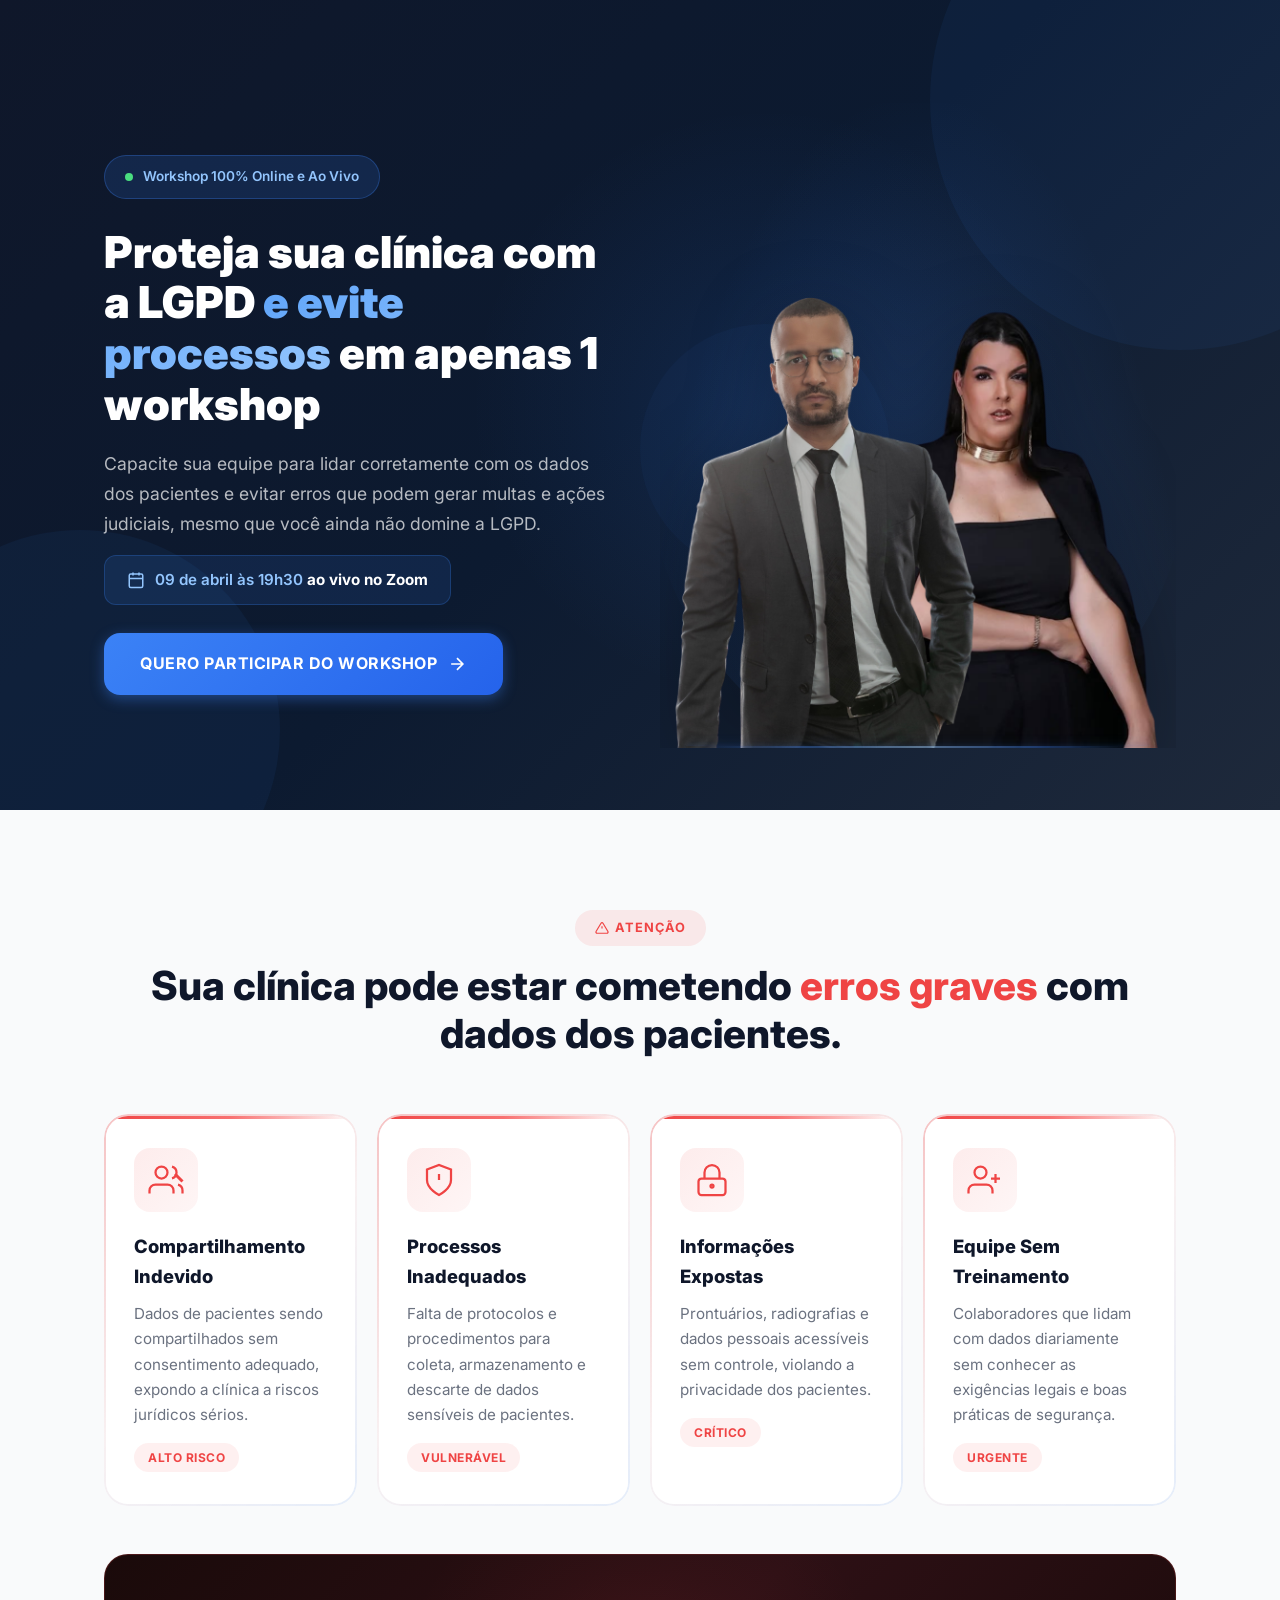
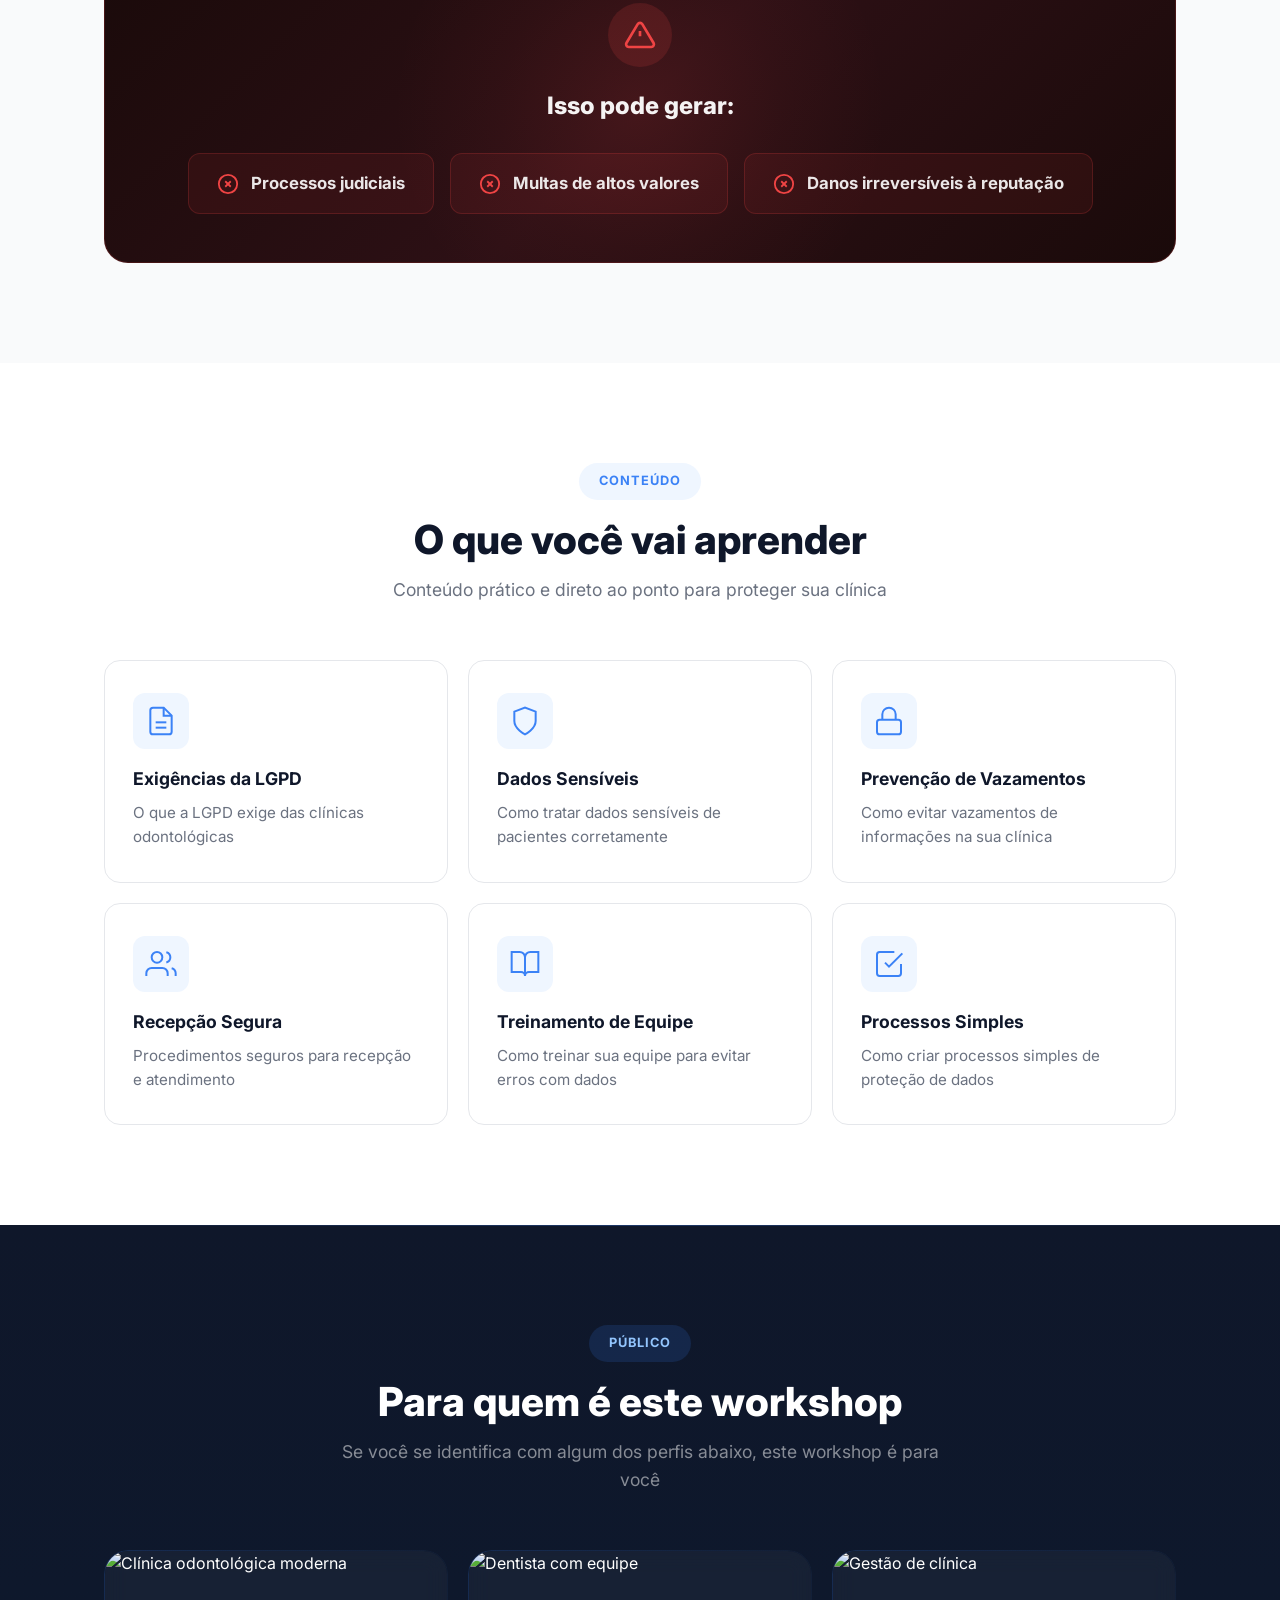
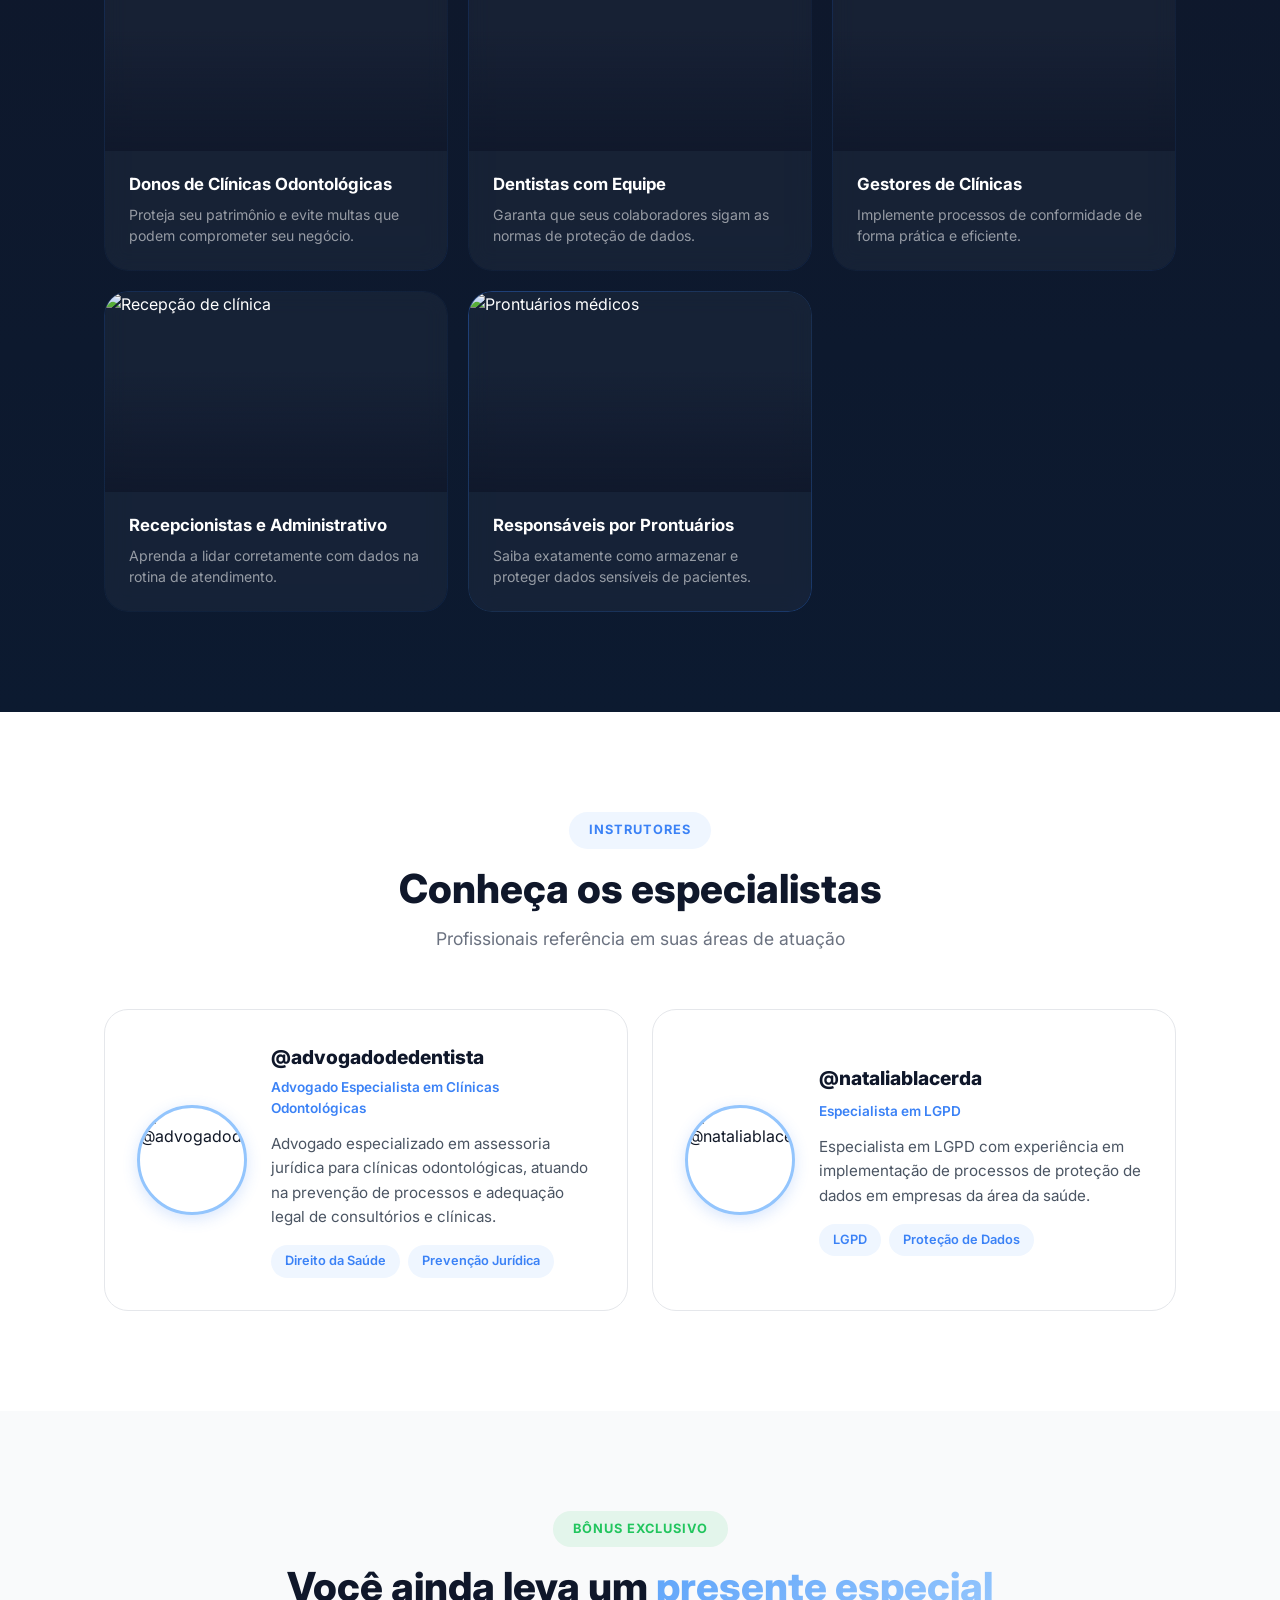
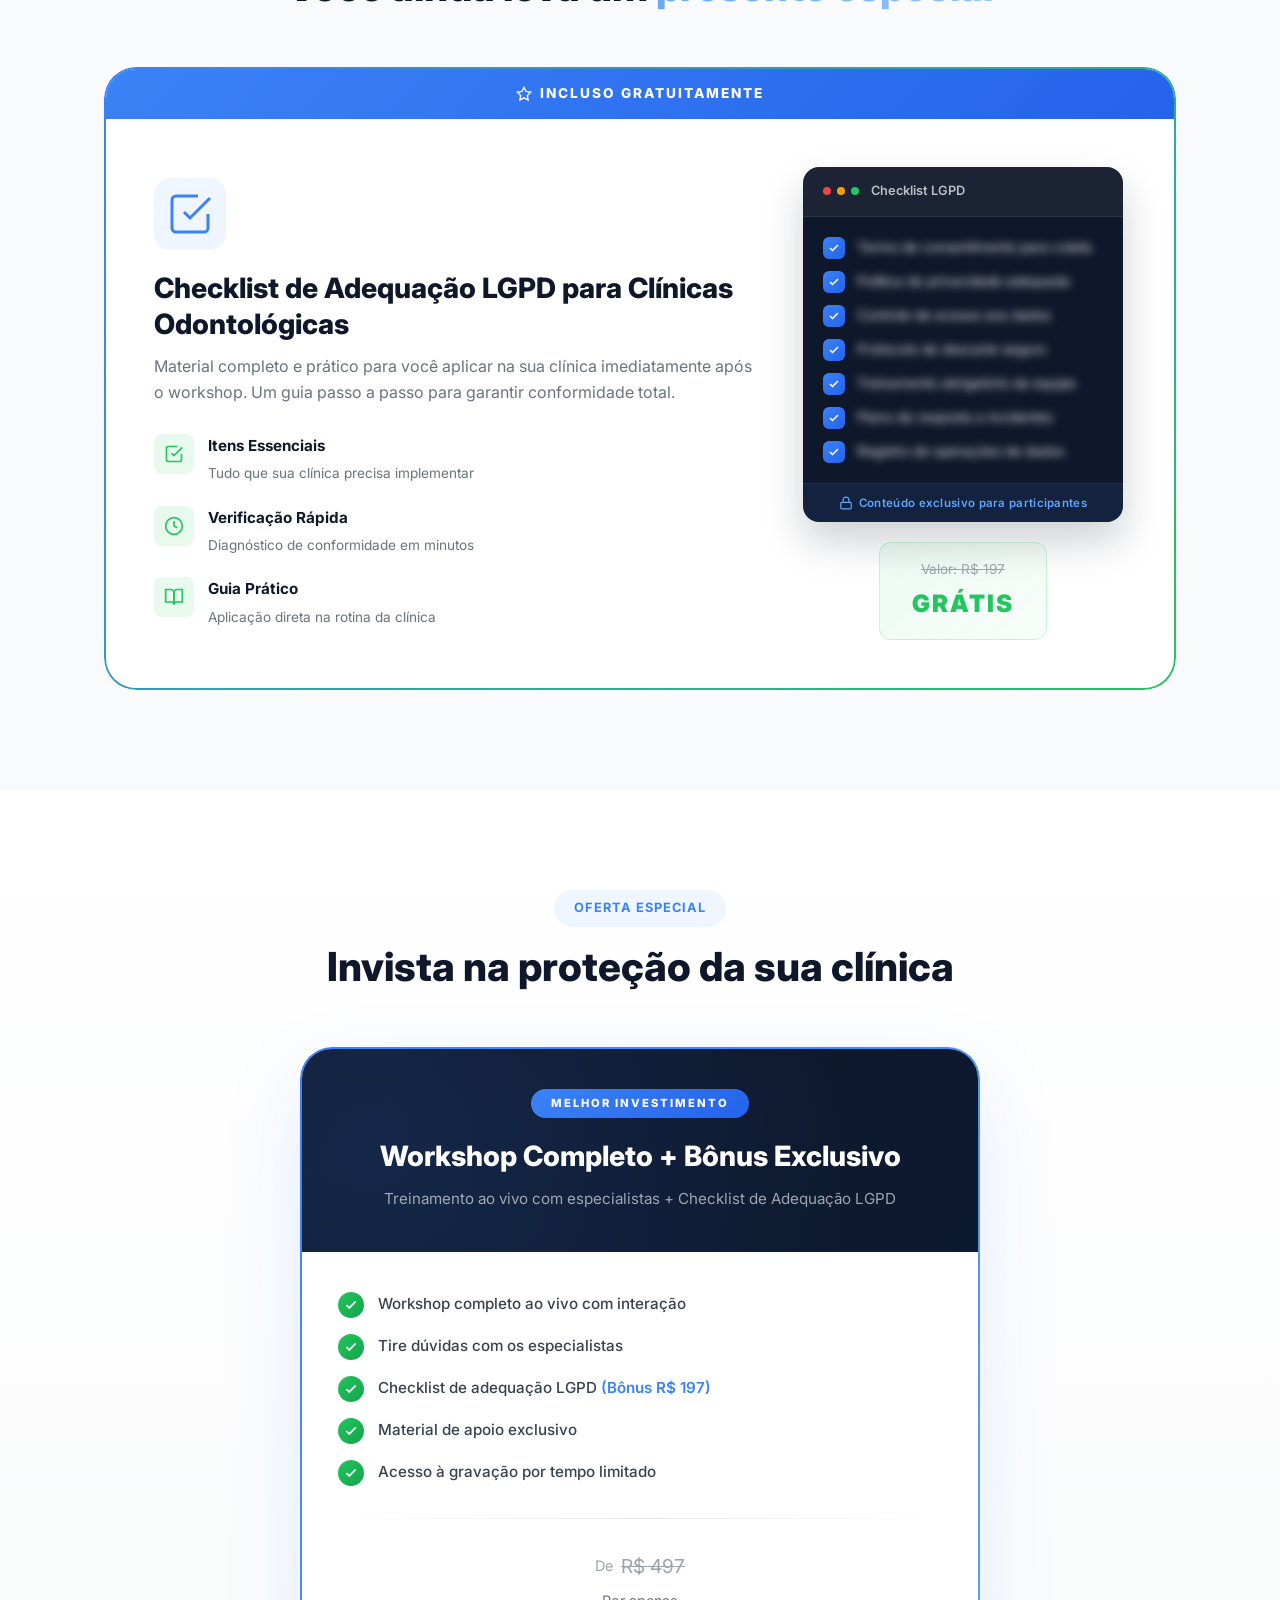
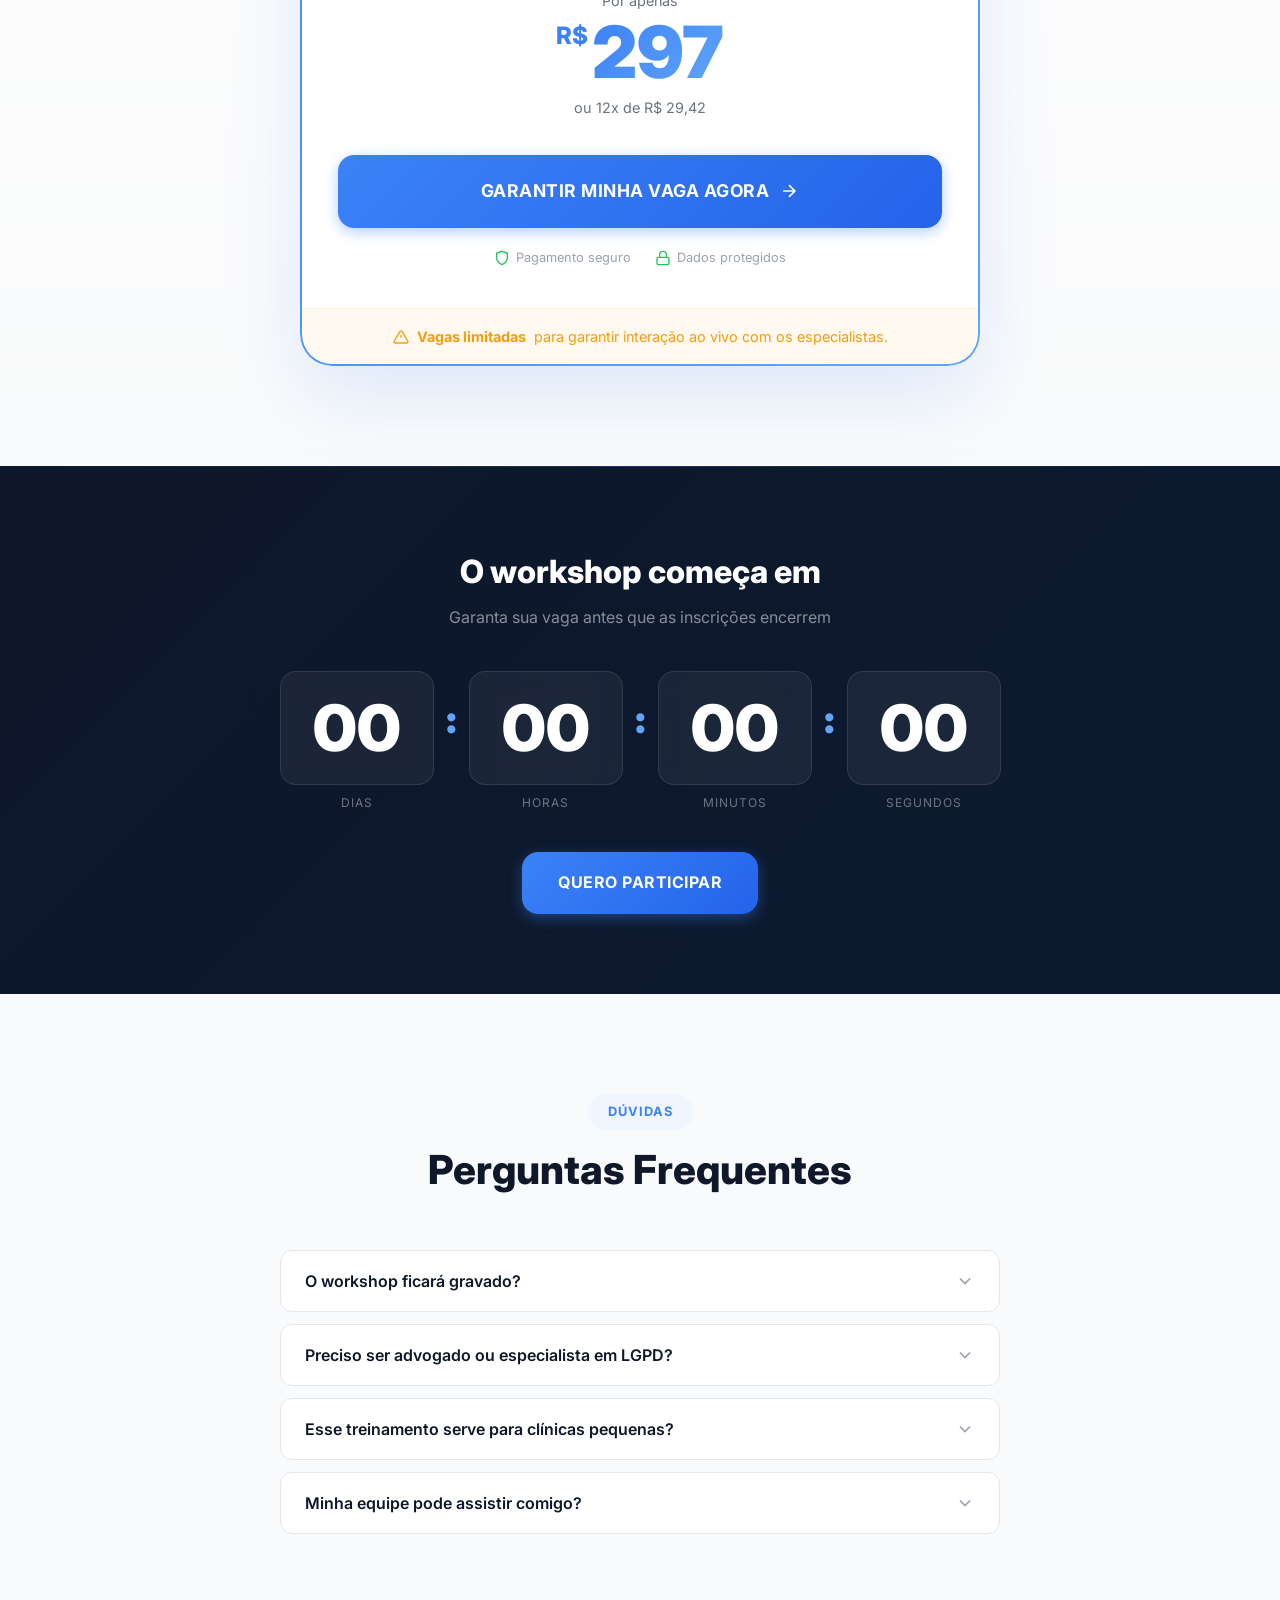
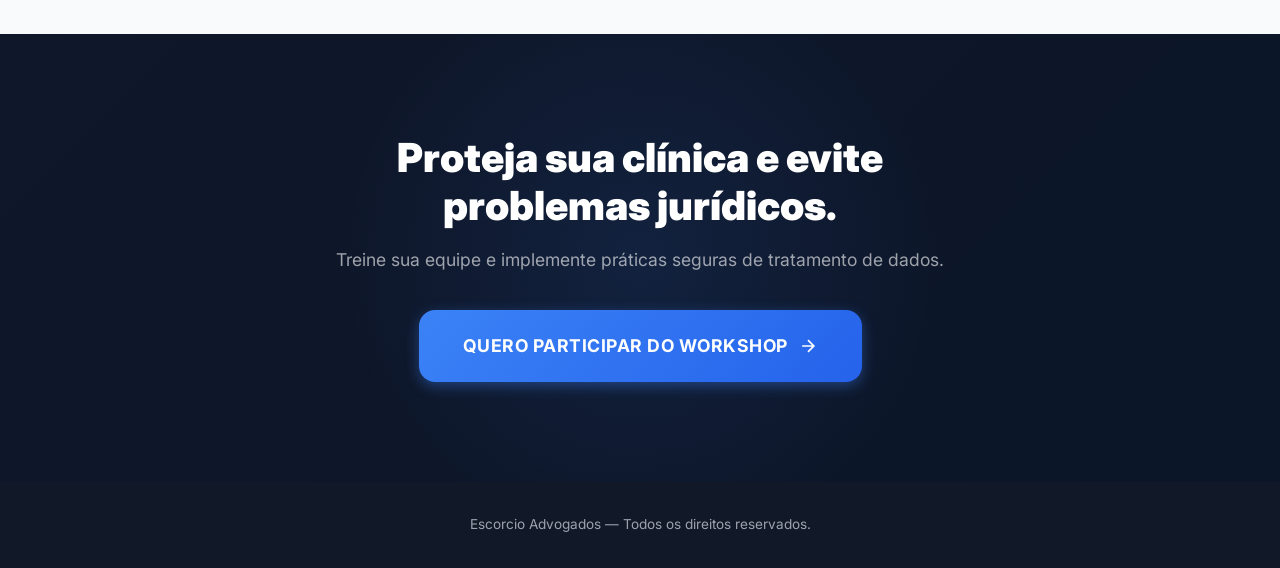
==== commit 4f84bcad: "refine: final adjustments + single HTML file for WordPress - Remove hero secondary subtitle text - I" ====
--- a/index.html
+++ b/index.html
@@ -28,7 +28,6 @@
           </span>
           <h1>Proteja sua clínica com a LGPD <span class="highlight">e evite processos</span> em apenas 1 workshop</h1>
           <p class="hero-sub">Capacite sua equipe para lidar corretamente com os dados dos pacientes e evitar erros que podem gerar multas e ações judiciais, mesmo que você ainda não domine a LGPD.</p>
-          <p class="hero-sub-secondary">Treinamento prático e ao vivo voltado para clínicas odontológicas que querem reduzir riscos jurídicos e proteger as informações dos pacientes.</p>
           <div class="hero-event-date">
             <svg width="18" height="18" viewBox="0 0 24 24" fill="none" stroke="currentColor" stroke-width="2"><rect x="3" y="4" width="18" height="18" rx="2" ry="2"/><line x1="16" y1="2" x2="16" y2="6"/><line x1="8" y1="2" x2="8" y2="6"/><line x1="3" y1="10" x2="21" y2="10"/></svg>
             <span>09 de abril às 19h30 <strong>ao vivo no Zoom</strong></span>
@@ -118,7 +117,7 @@
           </div>
           <div class="consequencia-chip">
             <svg width="22" height="22" viewBox="0 0 24 24" fill="none" stroke="#ef4444" stroke-width="2"><circle cx="12" cy="12" r="10"/><line x1="15" y1="9" x2="9" y2="15"/><line x1="9" y1="9" x2="15" y2="15"/></svg>
-            <span>Multas de até R$ 50 milhões</span>
+            <span>Multas de altos valores</span>
           </div>
           <div class="consequencia-chip">
             <svg width="22" height="22" viewBox="0 0 24 24" fill="none" stroke="#ef4444" stroke-width="2"><circle cx="12" cy="12" r="10"/><line x1="15" y1="9" x2="9" y2="15"/><line x1="9" y1="9" x2="15" y2="15"/></svg>
@@ -409,12 +408,6 @@
                 <div class="mockup-v2-blur-label">
                   <svg width="14" height="14" viewBox="0 0 24 24" fill="none" stroke="currentColor" stroke-width="2"><rect x="3" y="11" width="18" height="11" rx="2" ry="2"/><path d="M7 11V7a5 5 0 0 1 10 0v4"/></svg>
                   Conteúdo exclusivo para participantes
-                </div>
-                <div class="mockup-v2-footer">
-                  <div class="mockup-v2-progress">
-                    <div class="mockup-v2-progress-bar" style="width: 100%"></div>
-                  </div>
-                  <span>Checklist completo</span>
                 </div>
               </div>
               <div class="bonus-price-tag">
--- a/styles.css
+++ b/styles.css
@@ -433,7 +433,7 @@
 
 .hero-image-wrapper {
   position: relative;
-  max-width: 560px;
+  max-width: 728px;
   width: 100%;
   overflow: hidden;
 }
@@ -458,12 +458,13 @@
 .hero-image-fade {
   position: absolute;
   bottom: 0;
-  left: 0;
-  right: 0;
-  height: 120px;
-  background: linear-gradient(to top, #0f172a 0%, rgba(15, 23, 42, 0.85) 30%, rgba(15, 23, 42, 0) 100%);
+  left: 5%;
+  right: 5%;
+  height: 2px;
+  background: linear-gradient(90deg, transparent, rgba(59, 130, 246, 0.4), rgba(147, 197, 253, 0.5), rgba(59, 130, 246, 0.4), transparent);
   z-index: 2;
   pointer-events: none;
+  box-shadow: 0 0 12px rgba(59, 130, 246, 0.3), 0 0 4px rgba(59, 130, 246, 0.2);
 }
 
 /* ========================================
@@ -1750,6 +1751,20 @@
     font-size: 0.88rem;
   }
 
+  .hero-image-wrapper {
+    max-height: 350px;
+  }
+
+  .hero-image {
+    object-fit: cover;
+    object-position: bottom center;
+    height: 350px;
+  }
+
+  .hero-visual {
+    margin-top: -20px;
+  }
+
   .bonus-mega-content {
     padding: 28px 20px;
   }
@@ -1760,6 +1775,20 @@
 
   .consequencias-banner {
     padding: 32px 20px;
+  }
+
+  .countdown {
+    gap: 6px;
+  }
+
+  .countdown-number {
+    min-width: 65px;
+    padding: 14px 10px;
+    font-size: 2.2rem;
+  }
+
+  .countdown-separator {
+    font-size: 1.8rem;
   }
 
   .faq-question {
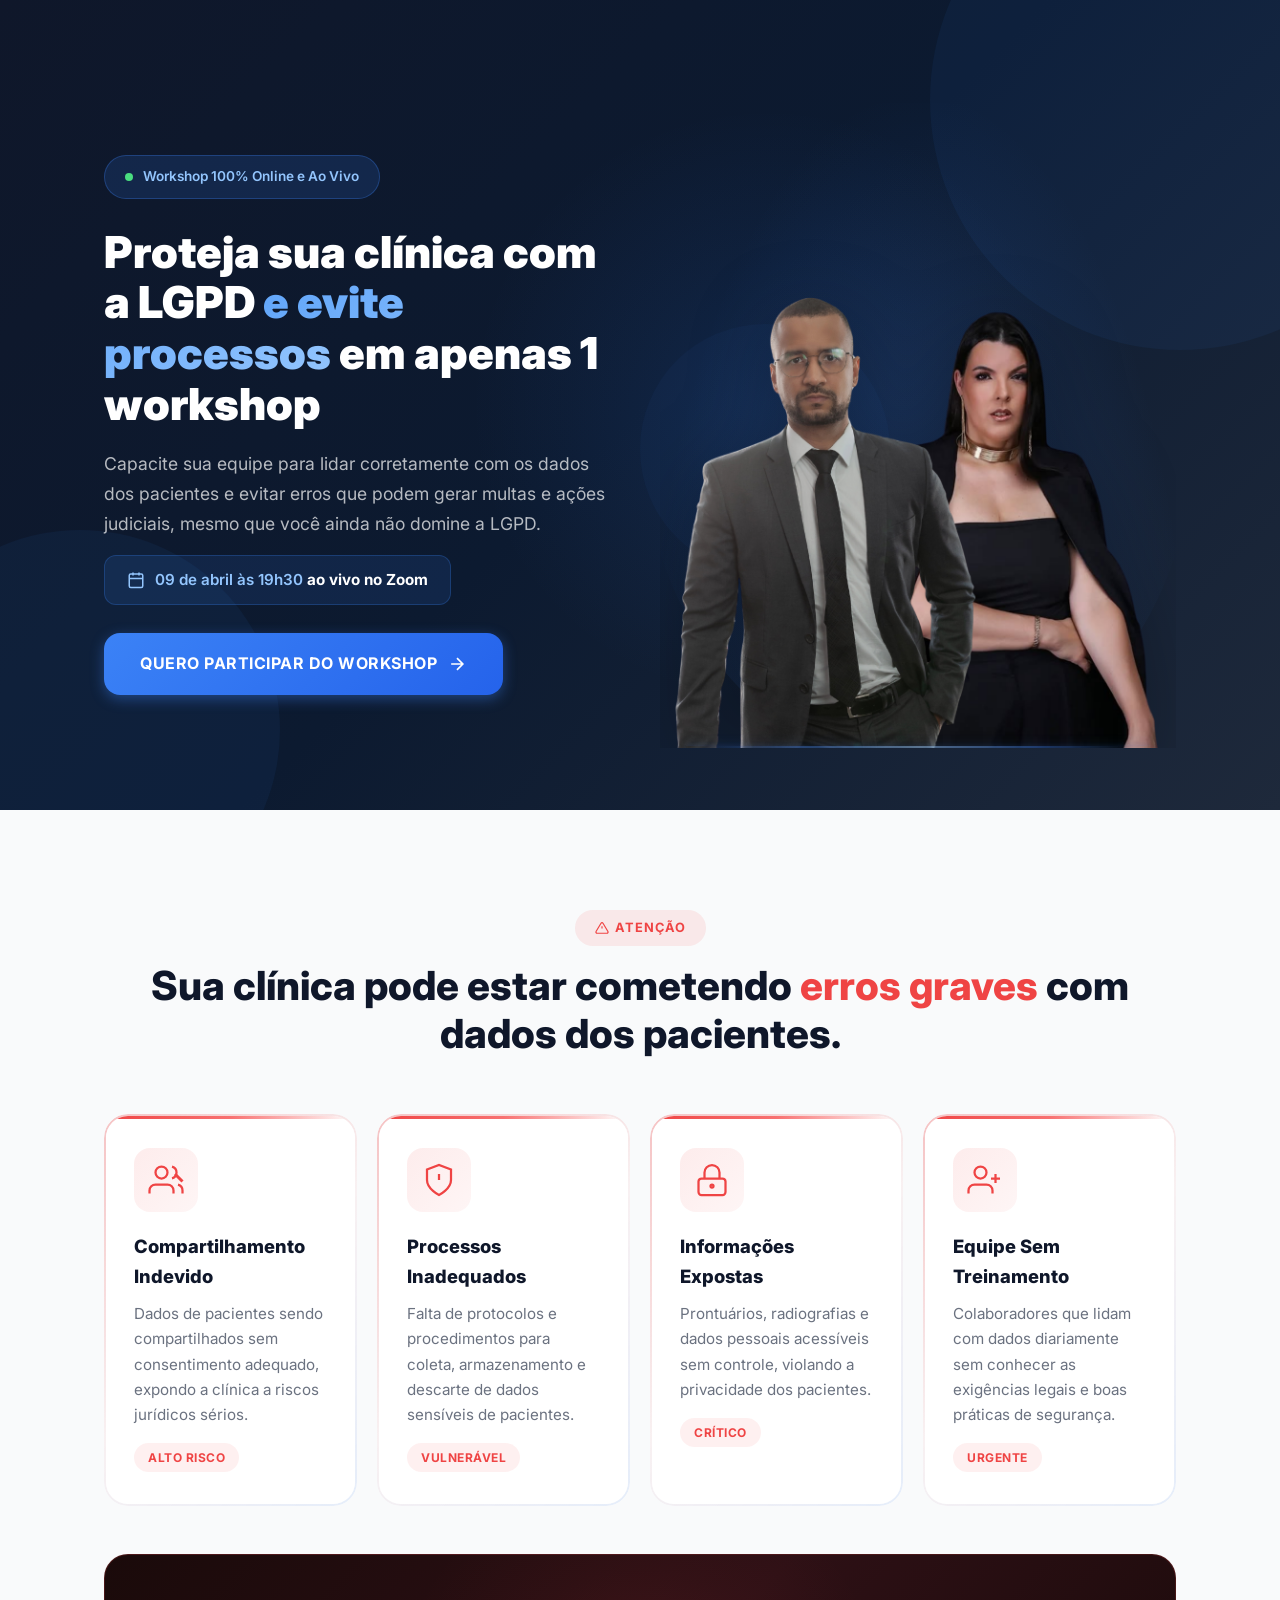
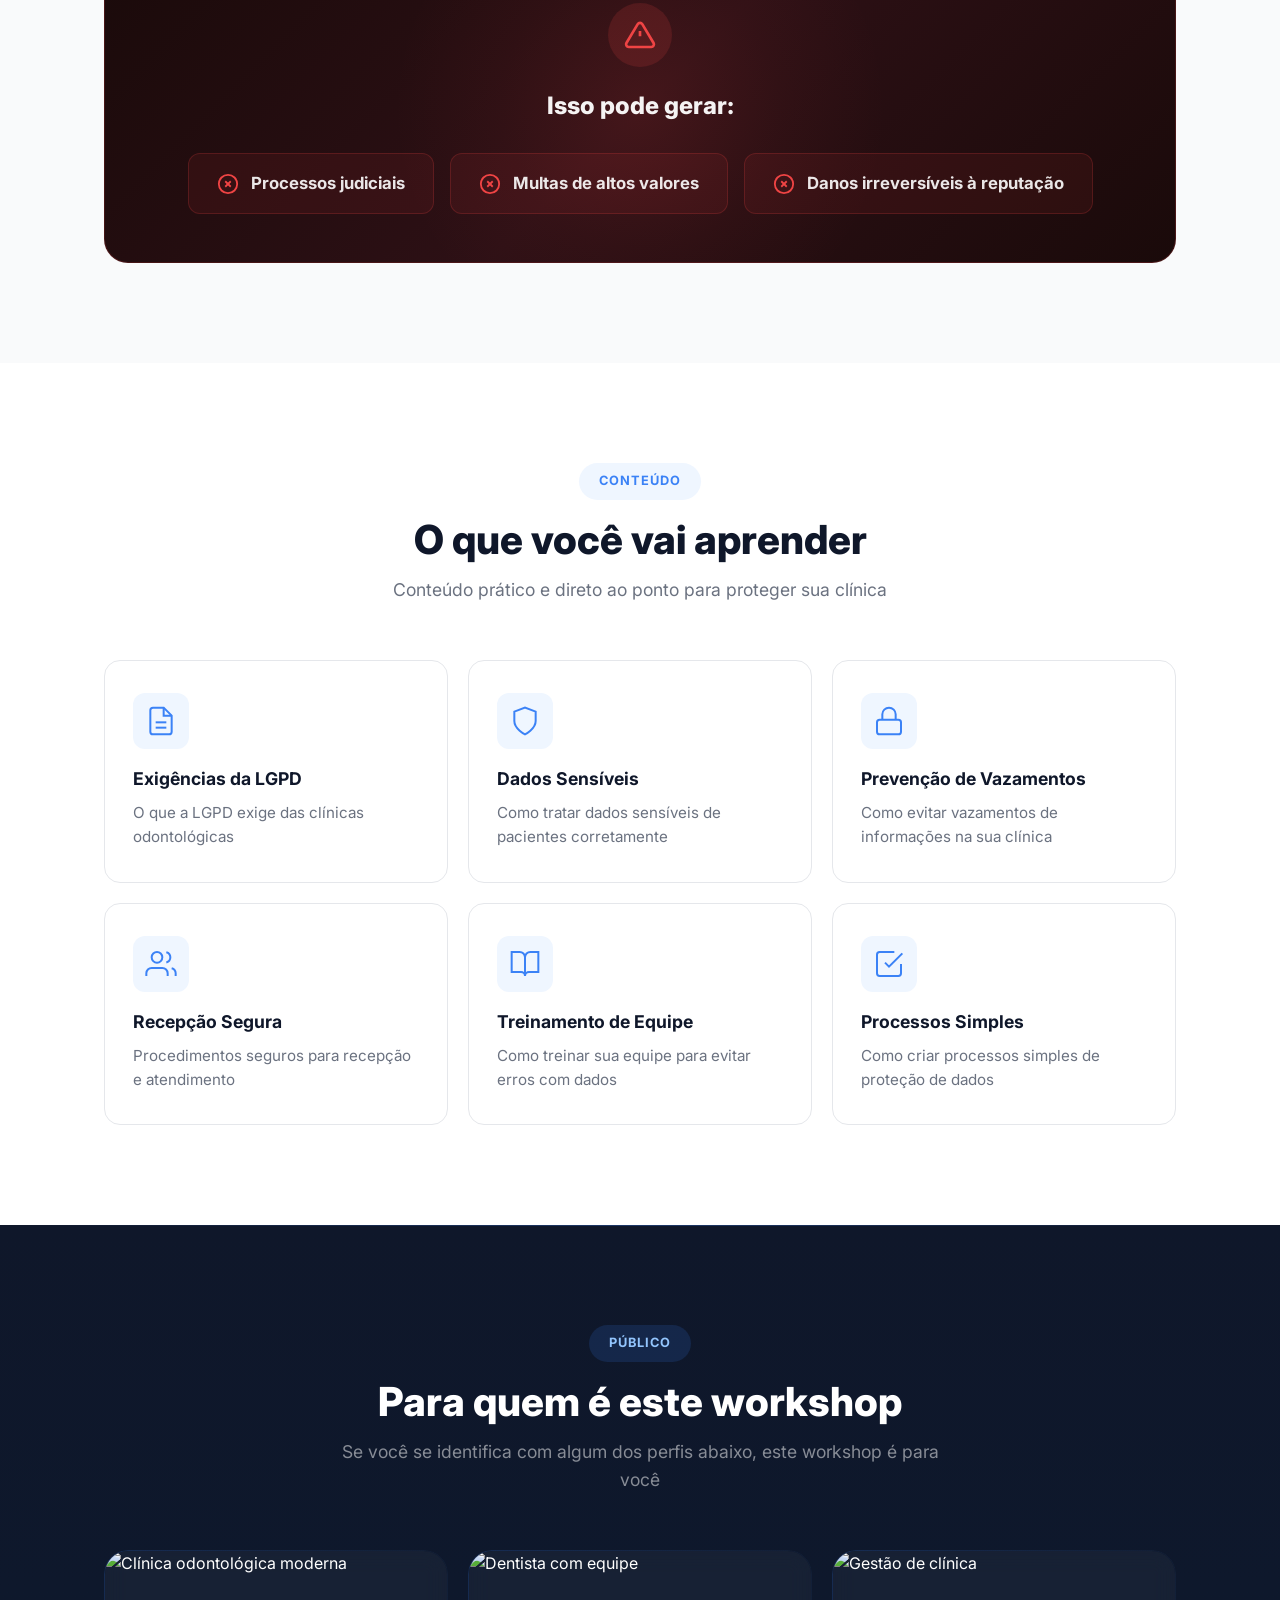
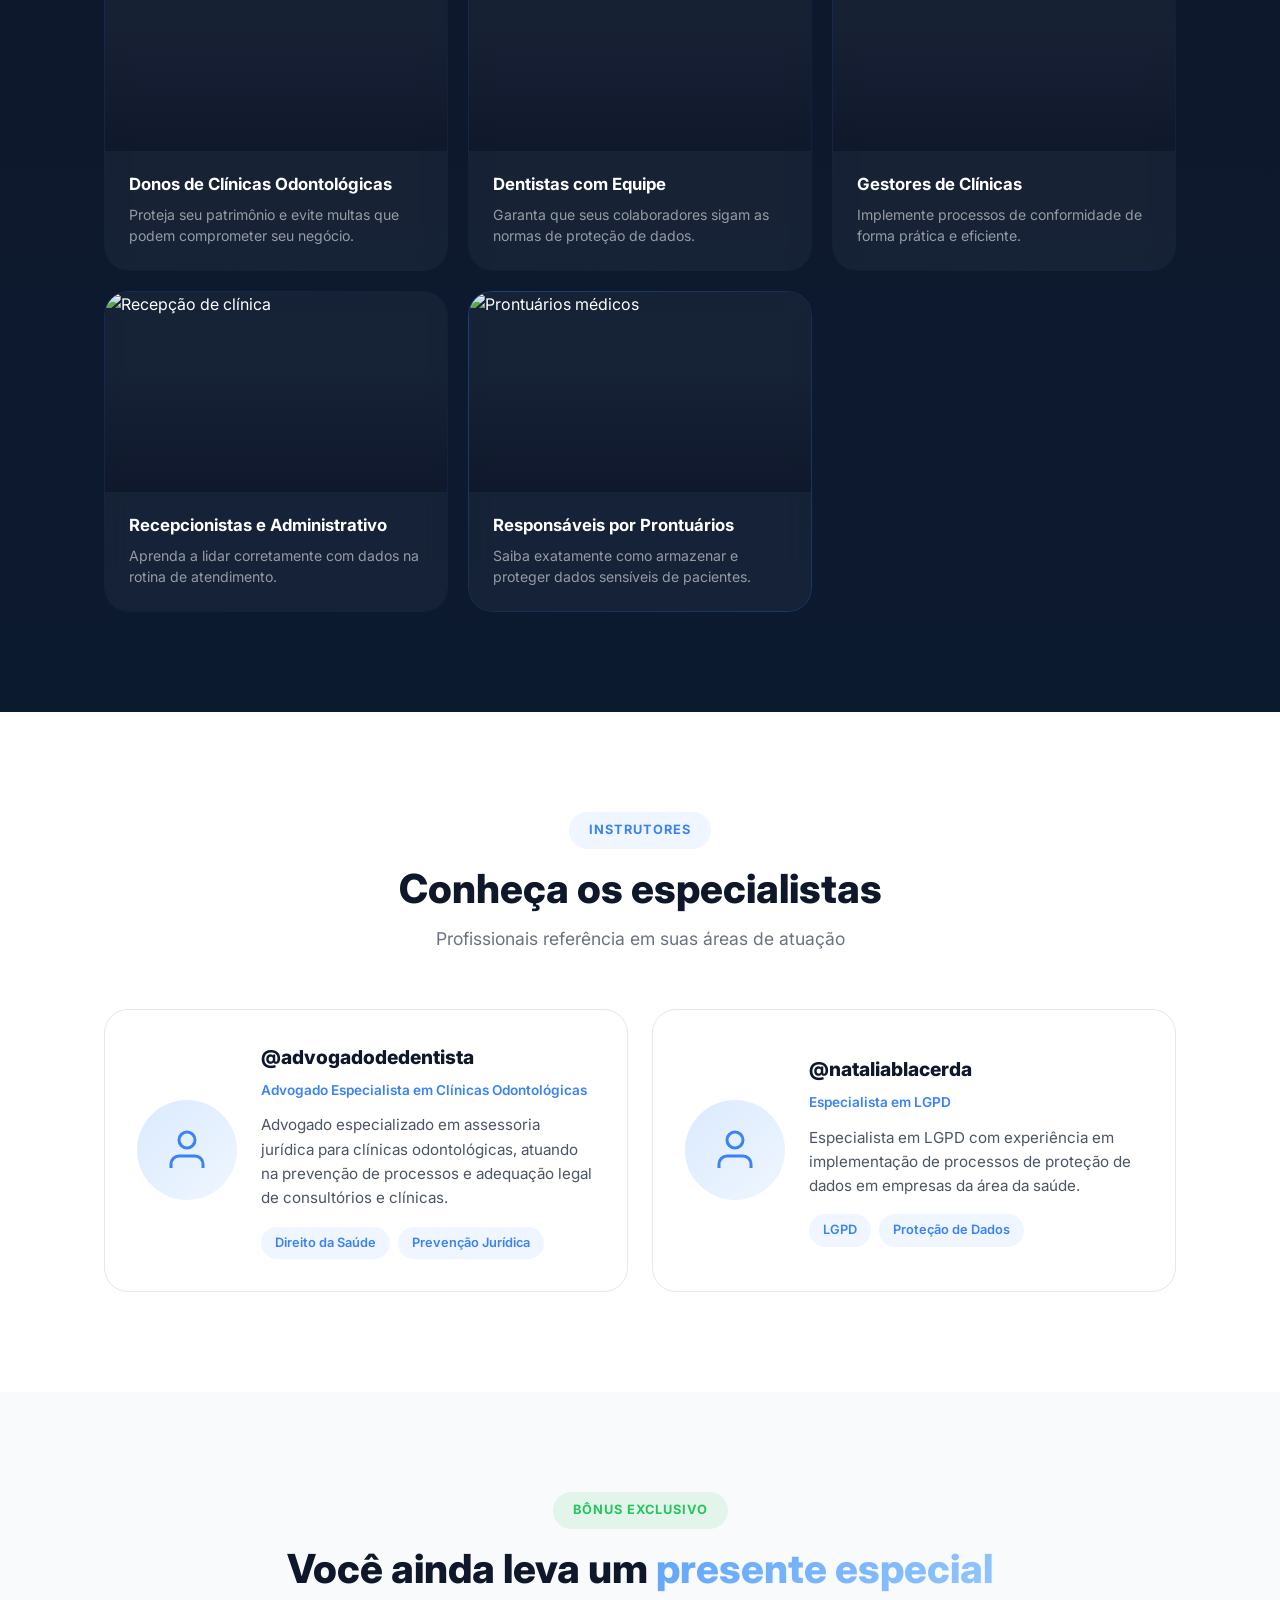
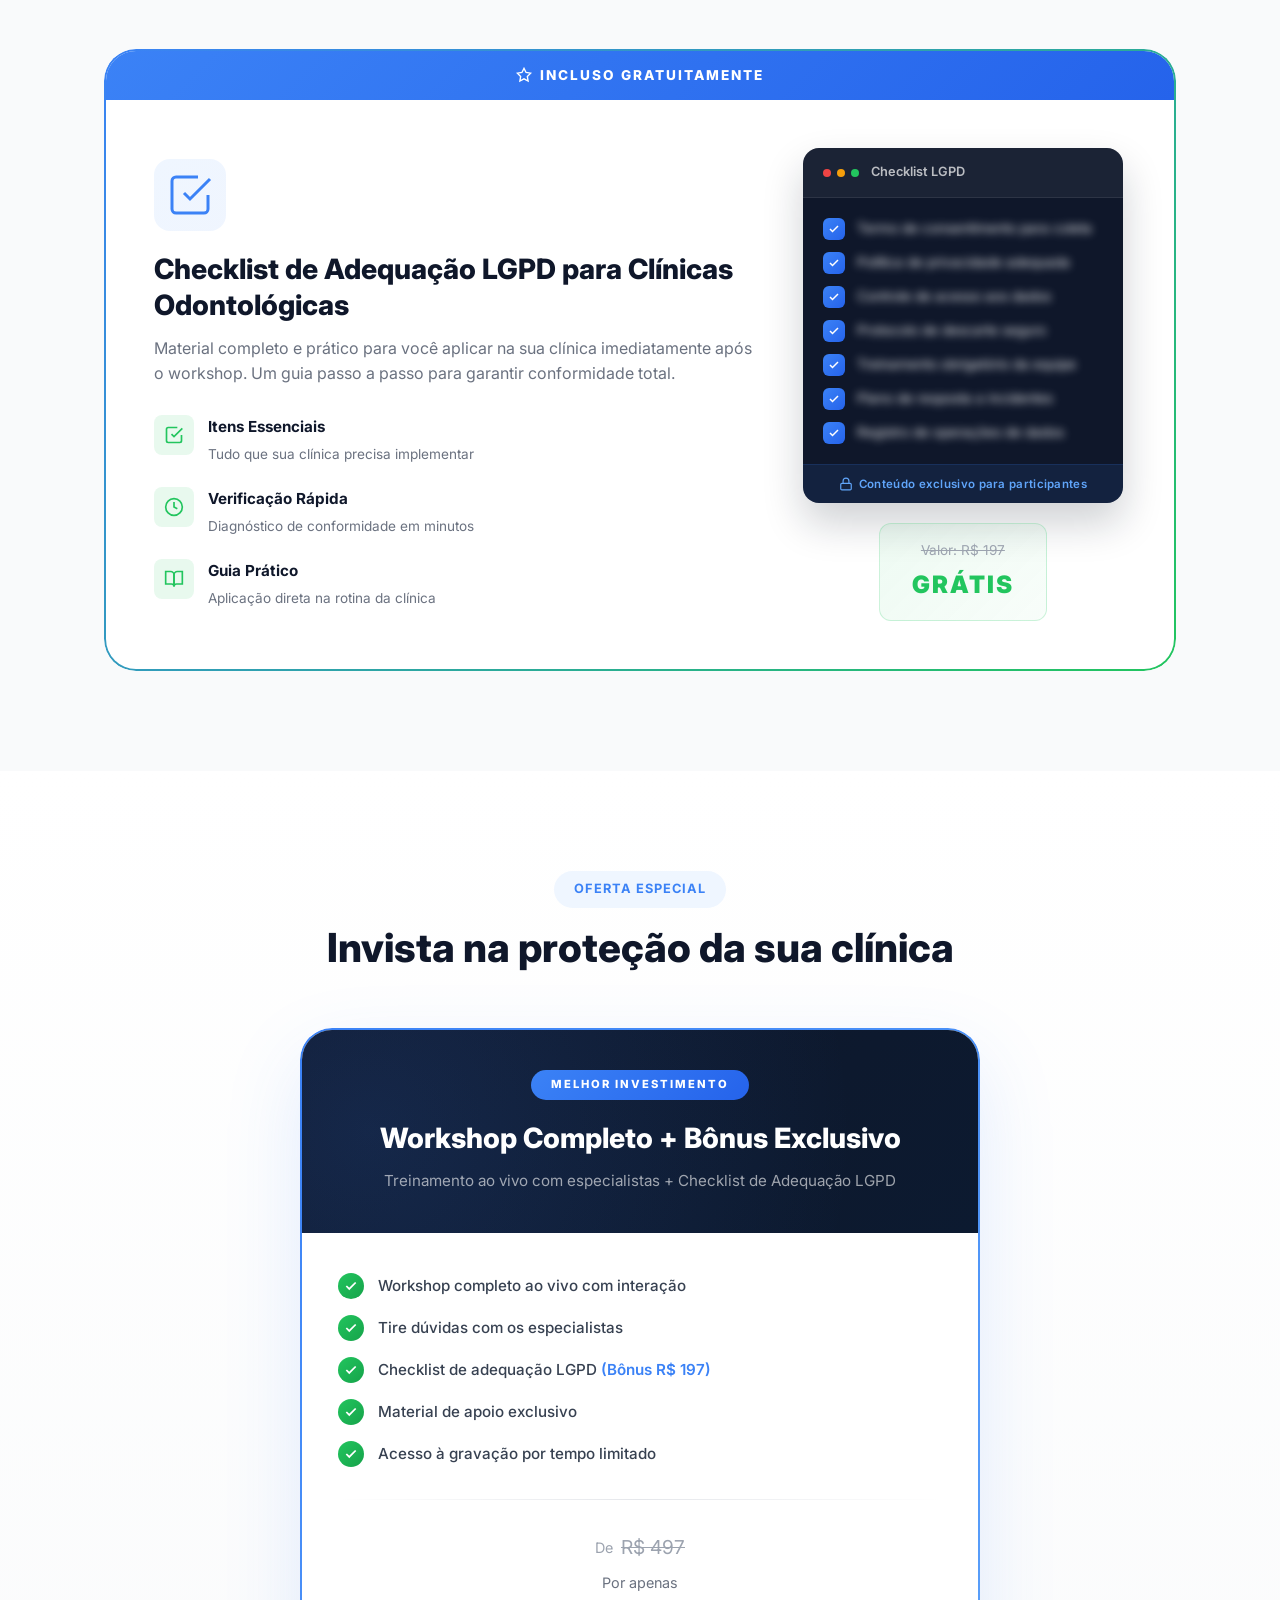
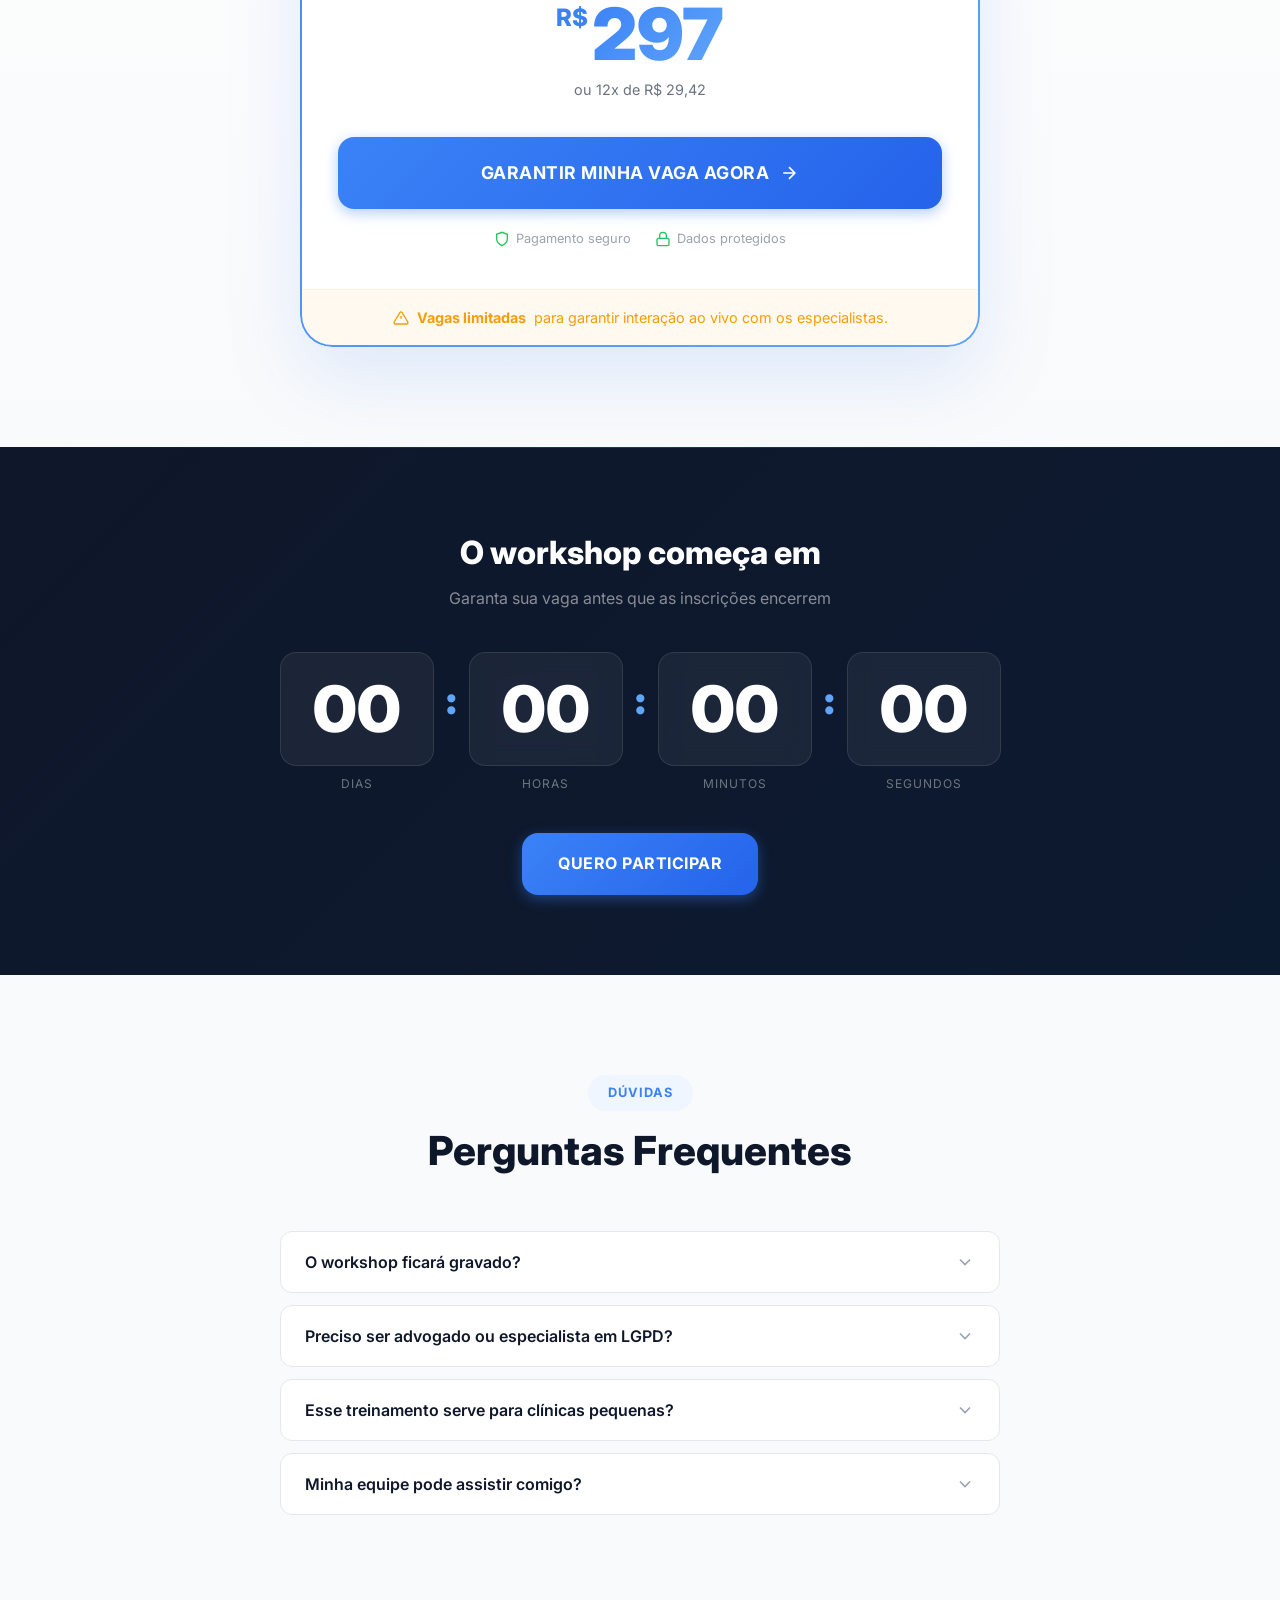
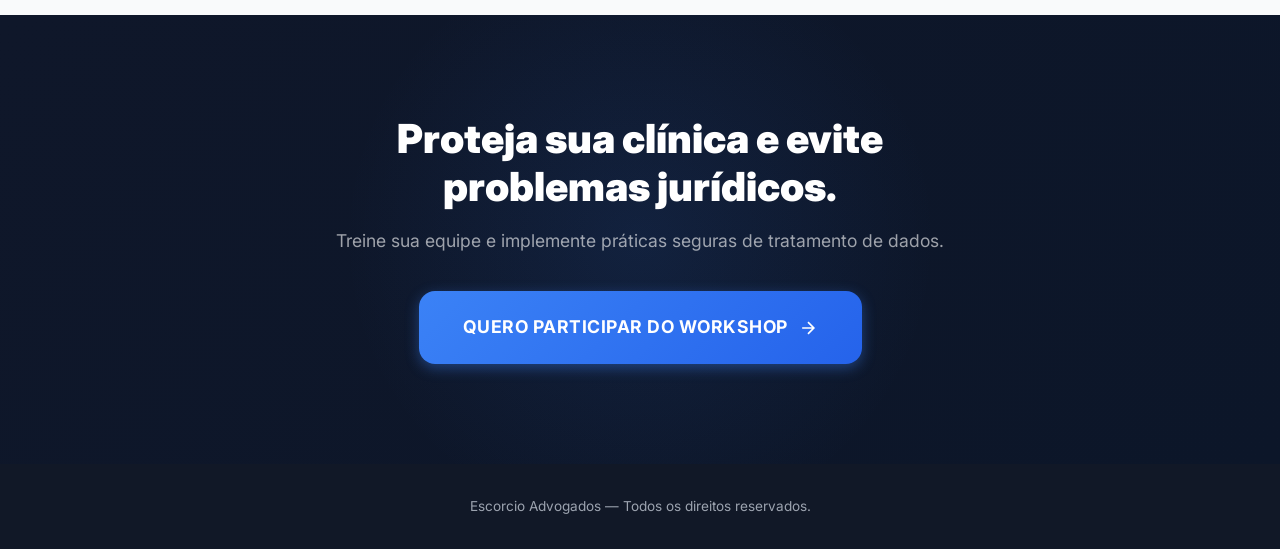
==== commit 0d008ad0: "fix: countdown year 2026 and speaker placeholder avatars - Fix countdown timer date from 2025 to 202" ====
--- a/index.html
+++ b/index.html
@@ -272,7 +272,9 @@
       <div class="speakers-grid animate-on-scroll slide-up">
         <div class="speaker-card">
           <div class="speaker-avatar">
-            <img src="advogado.jpg" alt="@advogadodedentista" class="avatar-photo">
+            <div class="avatar-placeholder">
+              <svg width="48" height="48" viewBox="0 0 24 24" fill="none" stroke="#3b82f6" stroke-width="1.5"><path d="M20 21v-2a4 4 0 0 0-4-4H8a4 4 0 0 0-4 4v2"/><circle cx="12" cy="7" r="4"/></svg>
+            </div>
           </div>
           <div class="speaker-info">
             <h4>@advogadodedentista</h4>
@@ -286,7 +288,9 @@
         </div>
         <div class="speaker-card">
           <div class="speaker-avatar">
-            <img src="natalia.jpg" alt="@nataliablacerda" class="avatar-photo">
+            <div class="avatar-placeholder">
+              <svg width="48" height="48" viewBox="0 0 24 24" fill="none" stroke="#3b82f6" stroke-width="1.5"><path d="M20 21v-2a4 4 0 0 0-4-4H8a4 4 0 0 0-4 4v2"/><circle cx="12" cy="7" r="4"/></svg>
+            </div>
           </div>
           <div class="speaker-info">
             <h4>@nataliablacerda</h4>
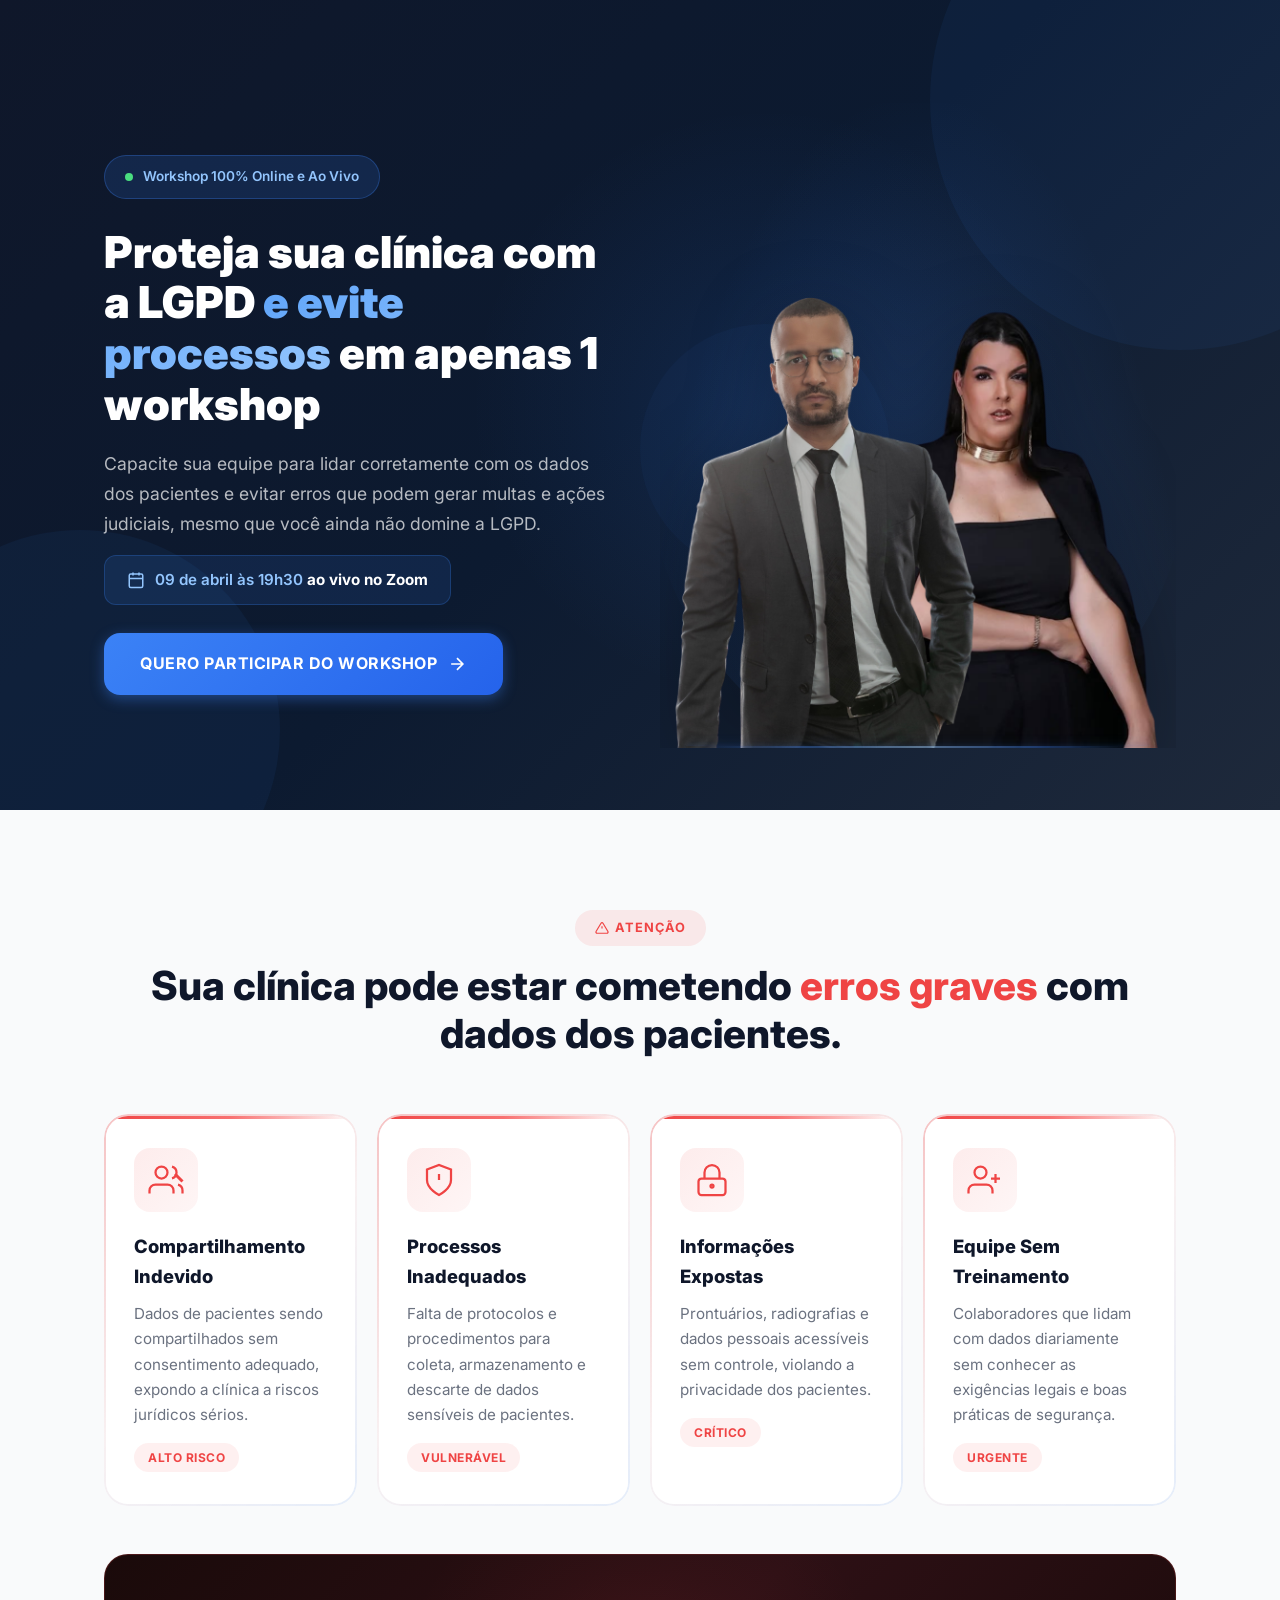
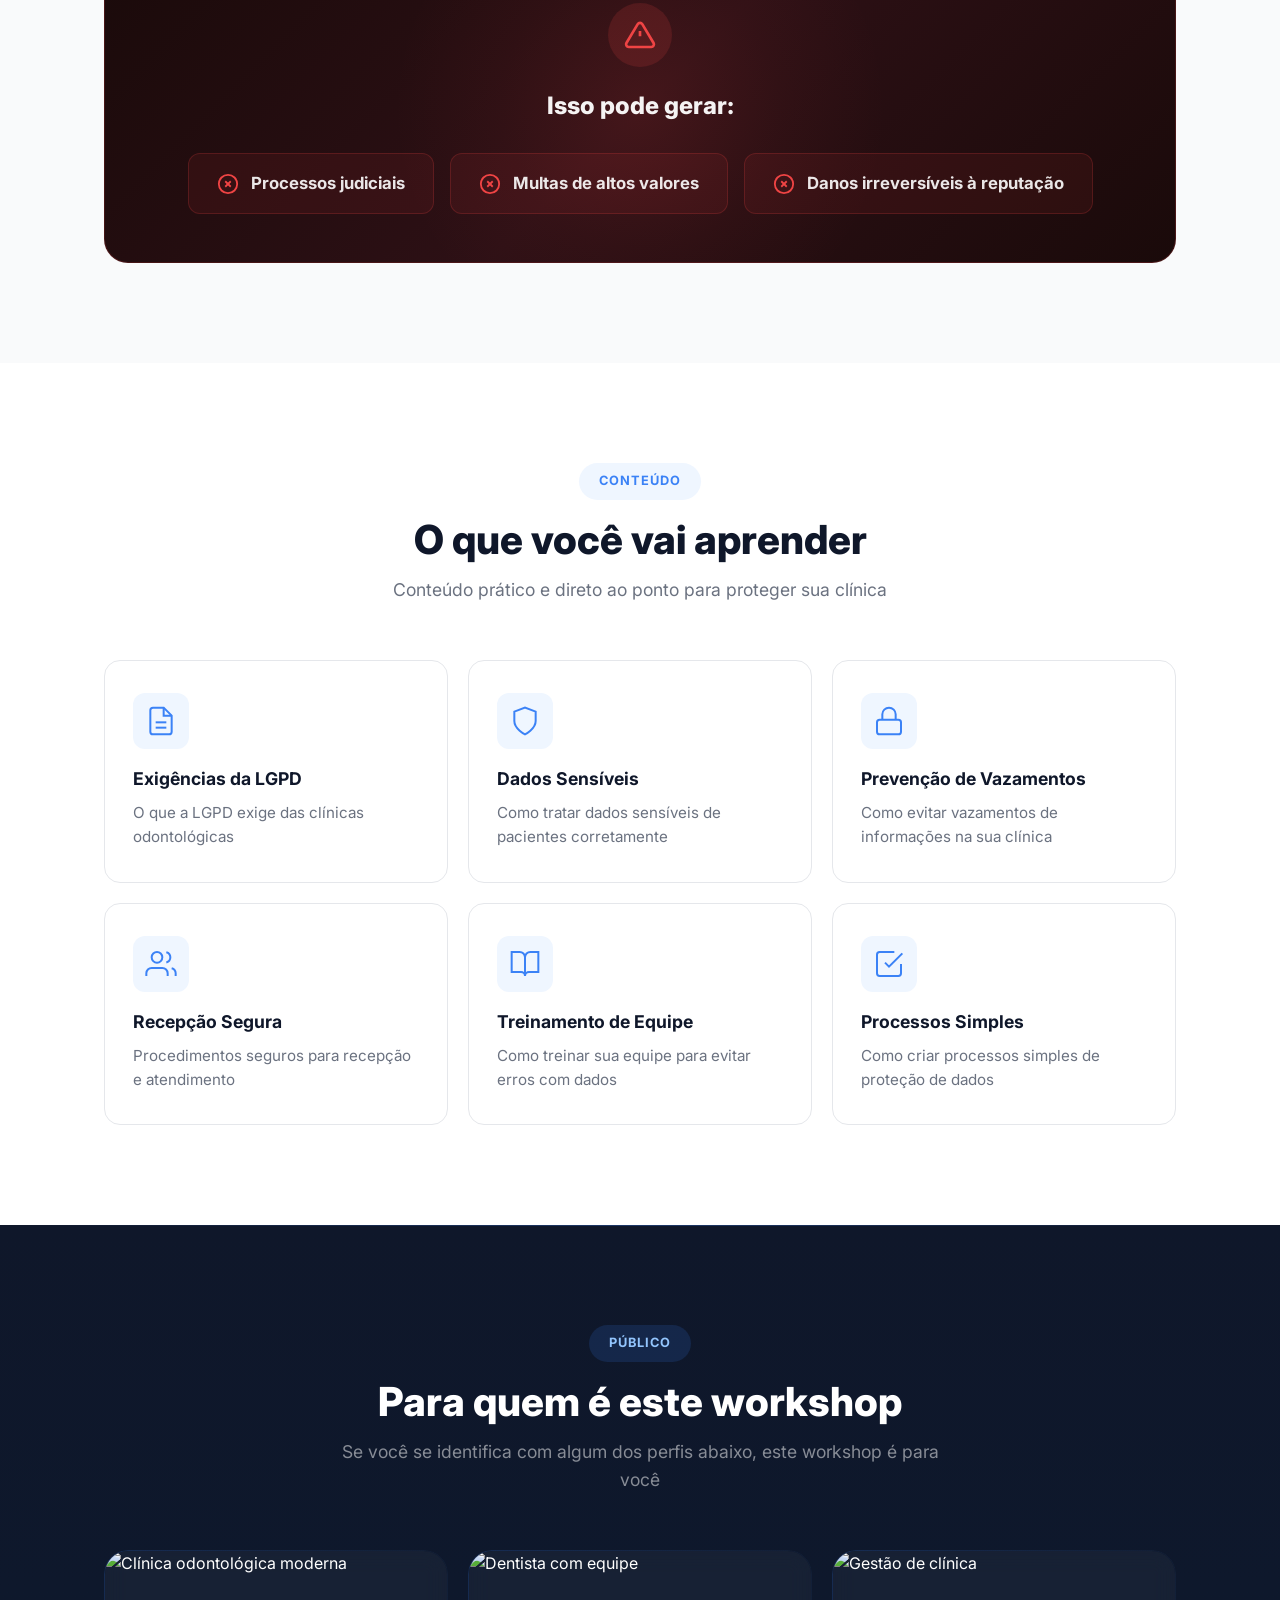
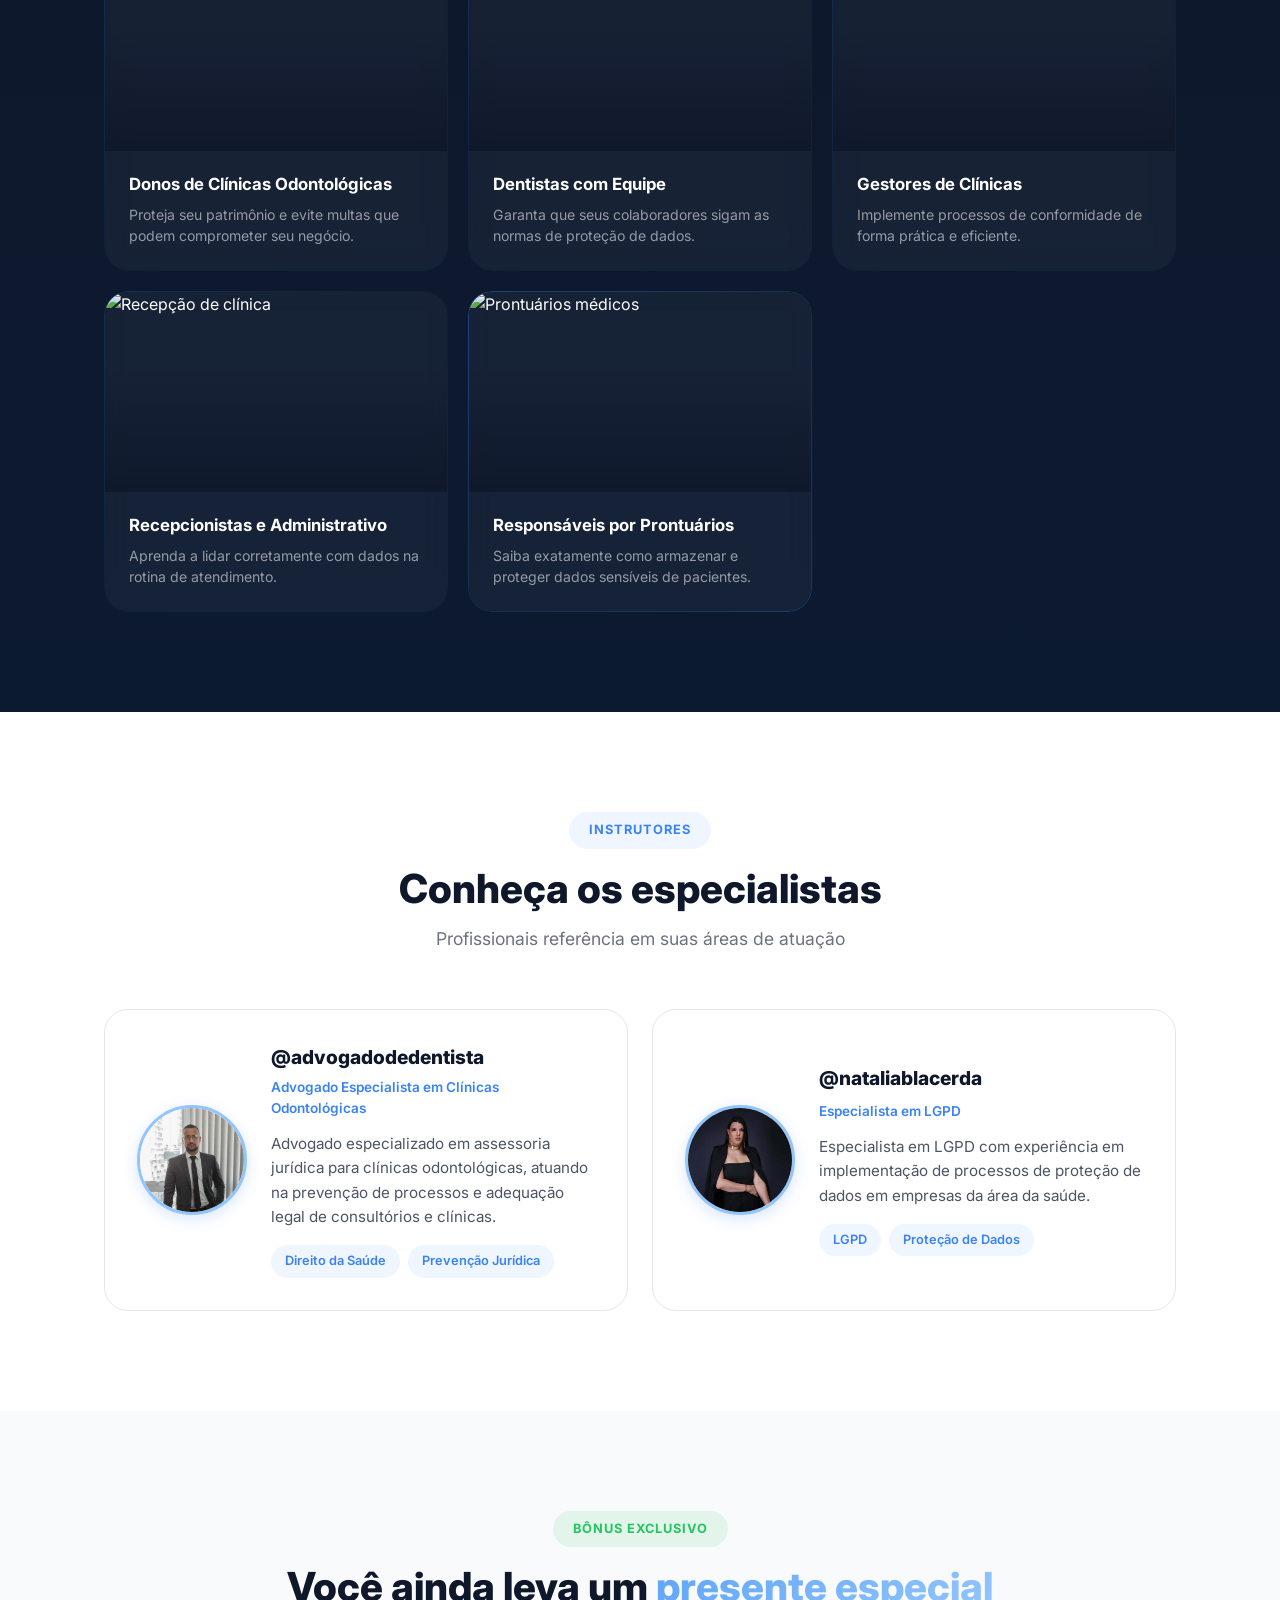
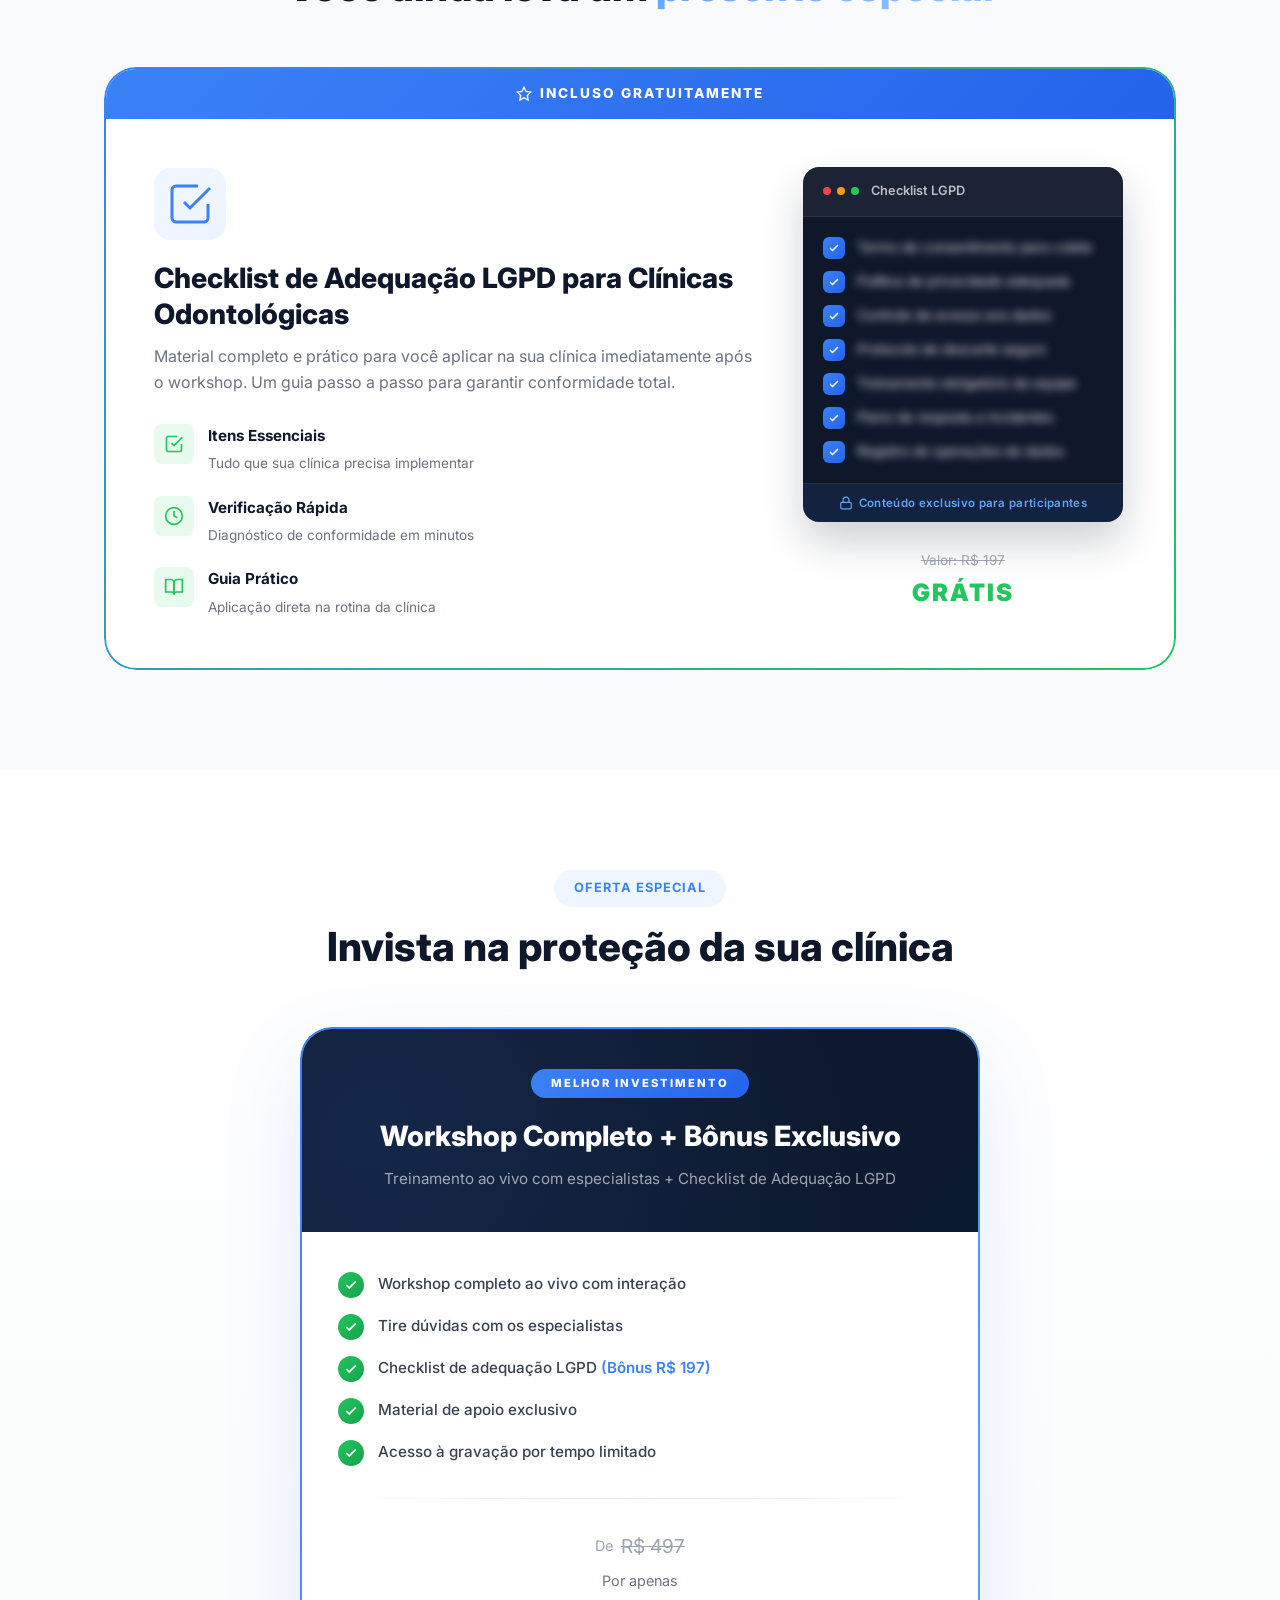
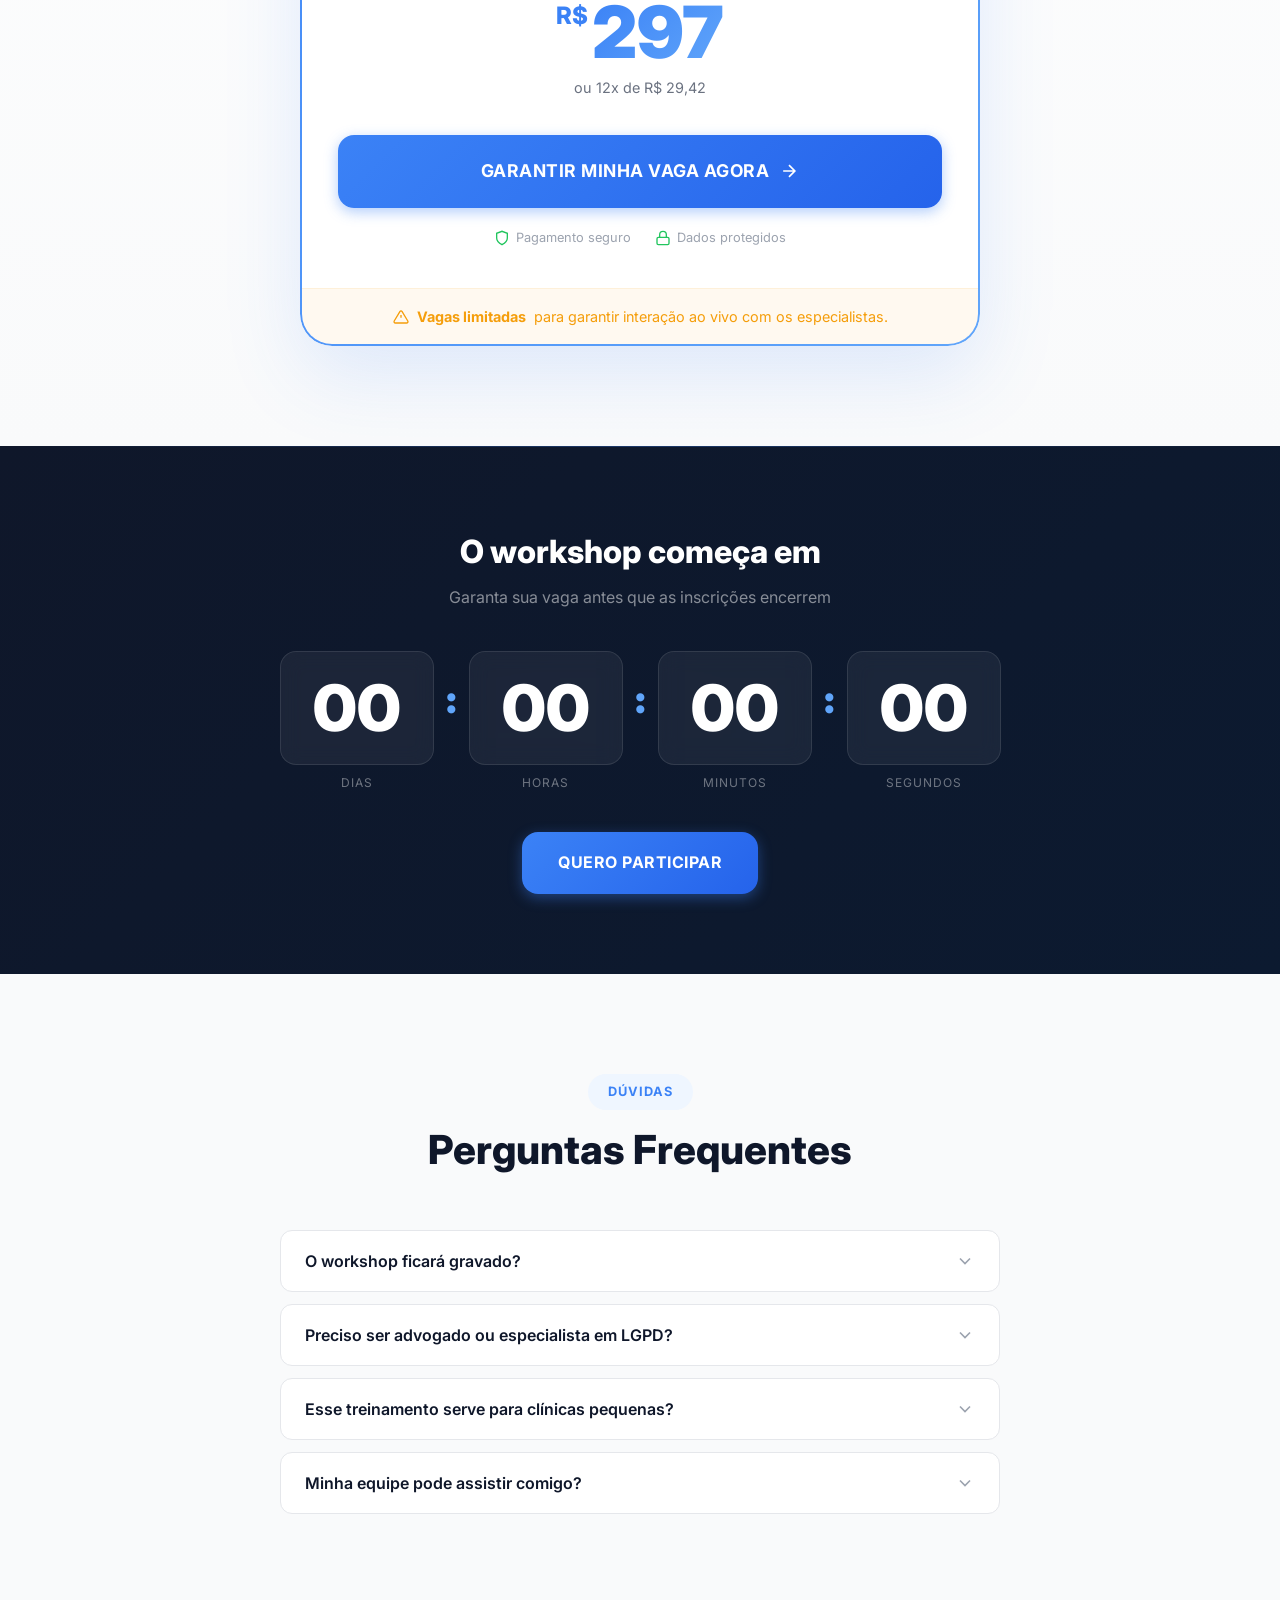
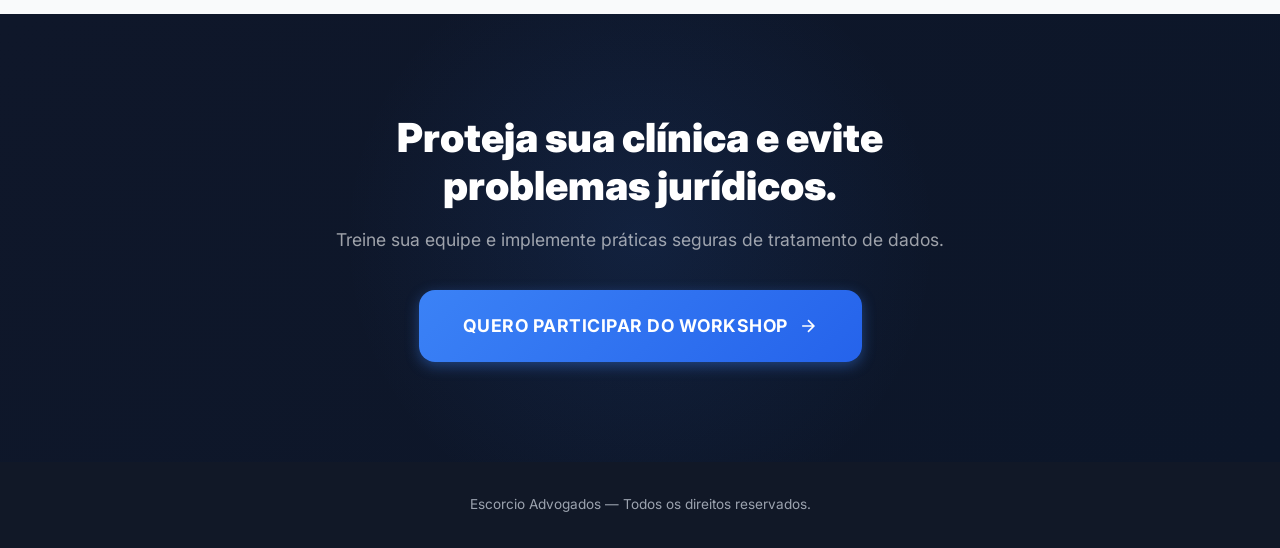
==== commit ad6db445: "fix: restore speaker photos, remove bonus price tag background - Replace SVG placeholders with actua" ====
--- a/index.html
+++ b/index.html
@@ -272,9 +272,7 @@
       <div class="speakers-grid animate-on-scroll slide-up">
         <div class="speaker-card">
           <div class="speaker-avatar">
-            <div class="avatar-placeholder">
-              <svg width="48" height="48" viewBox="0 0 24 24" fill="none" stroke="#3b82f6" stroke-width="1.5"><path d="M20 21v-2a4 4 0 0 0-4-4H8a4 4 0 0 0-4 4v2"/><circle cx="12" cy="7" r="4"/></svg>
-            </div>
+            <img src="advogado.jpg" alt="@advogadodedentista" class="avatar-photo">
           </div>
           <div class="speaker-info">
             <h4>@advogadodedentista</h4>
@@ -288,9 +286,7 @@
         </div>
         <div class="speaker-card">
           <div class="speaker-avatar">
-            <div class="avatar-placeholder">
-              <svg width="48" height="48" viewBox="0 0 24 24" fill="none" stroke="#3b82f6" stroke-width="1.5"><path d="M20 21v-2a4 4 0 0 0-4-4H8a4 4 0 0 0-4 4v2"/><circle cx="12" cy="7" r="4"/></svg>
-            </div>
+            <img src="natalia.jpg" alt="@nataliablacerda" class="avatar-photo">
           </div>
           <div class="speaker-info">
             <h4>@nataliablacerda</h4>
--- a/styles.css
+++ b/styles.css
@@ -1208,11 +1208,10 @@
   display: flex;
   flex-direction: column;
   align-items: center;
-  gap: 4px;
-  background: linear-gradient(135deg, rgba(34, 197, 94, 0.08), rgba(34, 197, 94, 0.03));
-  border: 1px solid rgba(34, 197, 94, 0.2);
-  border-radius: var(--radius-md);
-  padding: 16px 32px;
+  gap: 2px;
+  background: none;
+  border: none;
+  padding: 8px 16px;
 }
 
 .bonus-price-original {
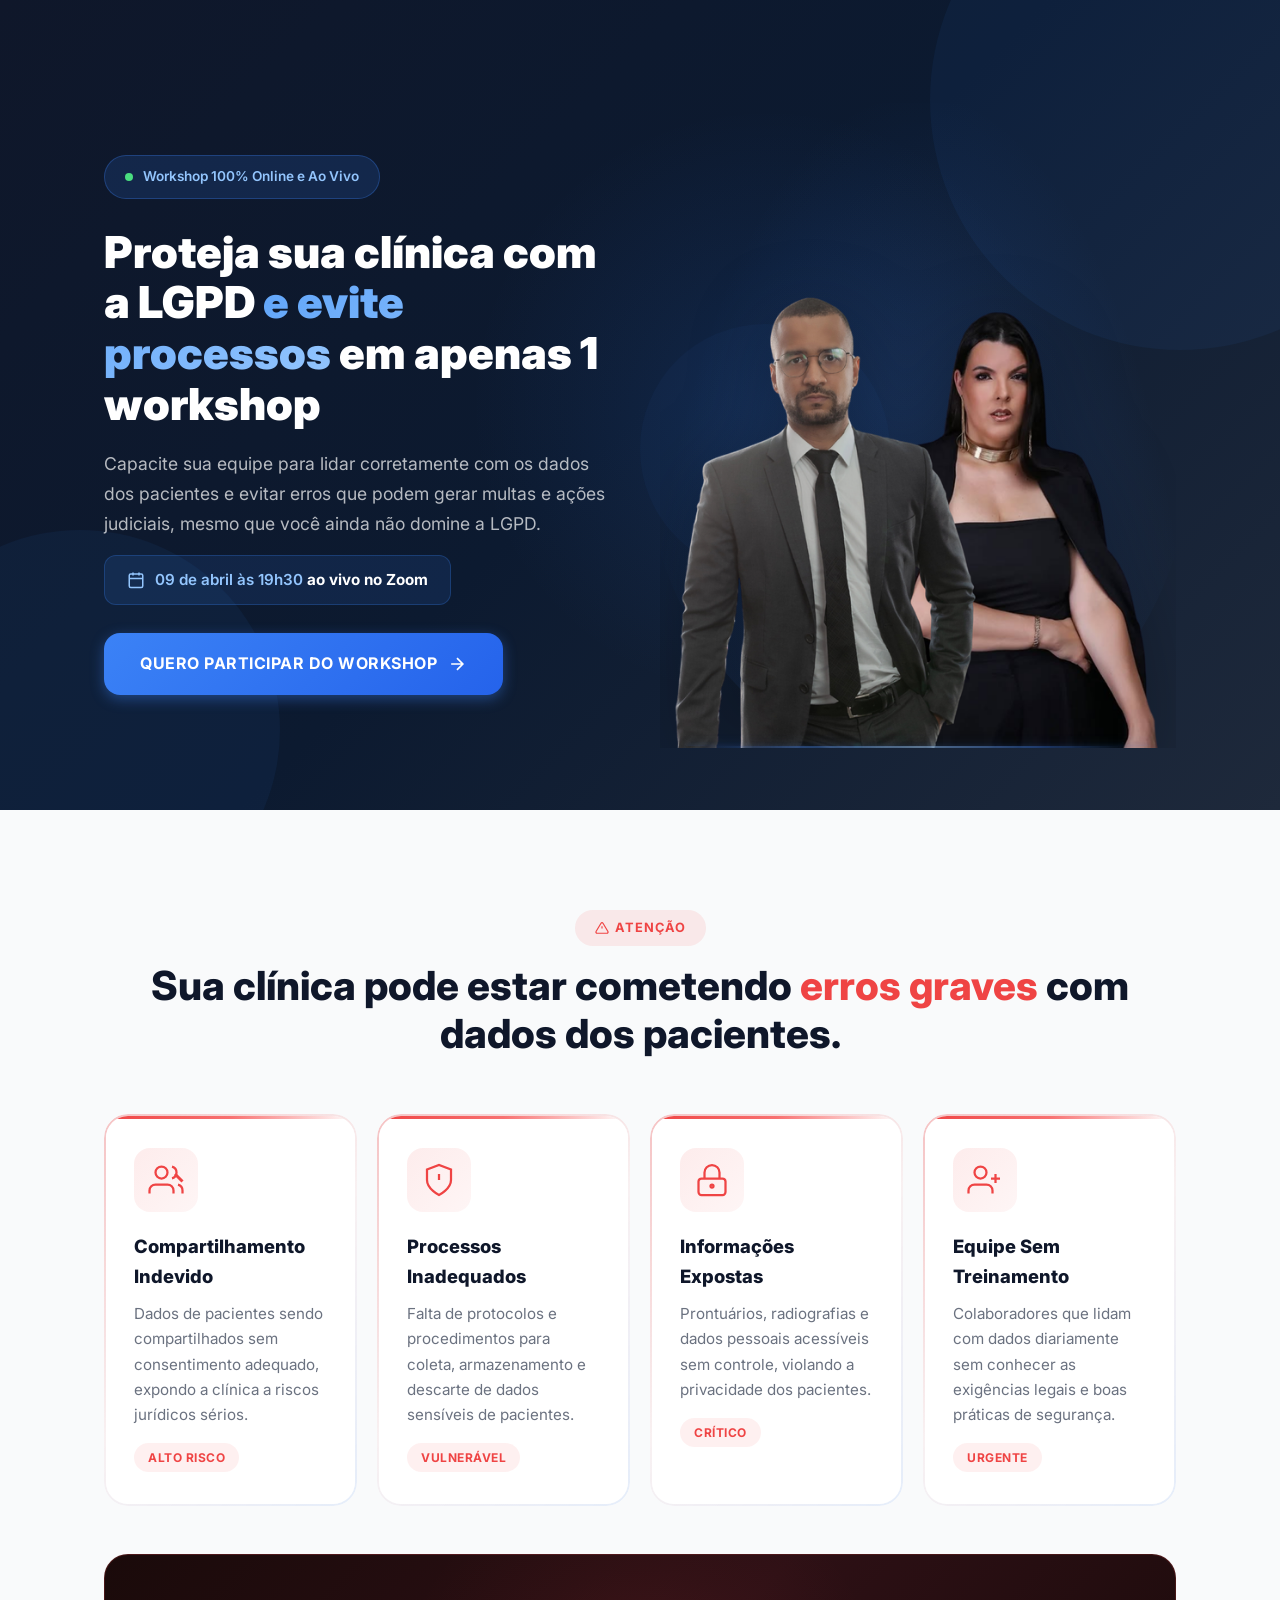
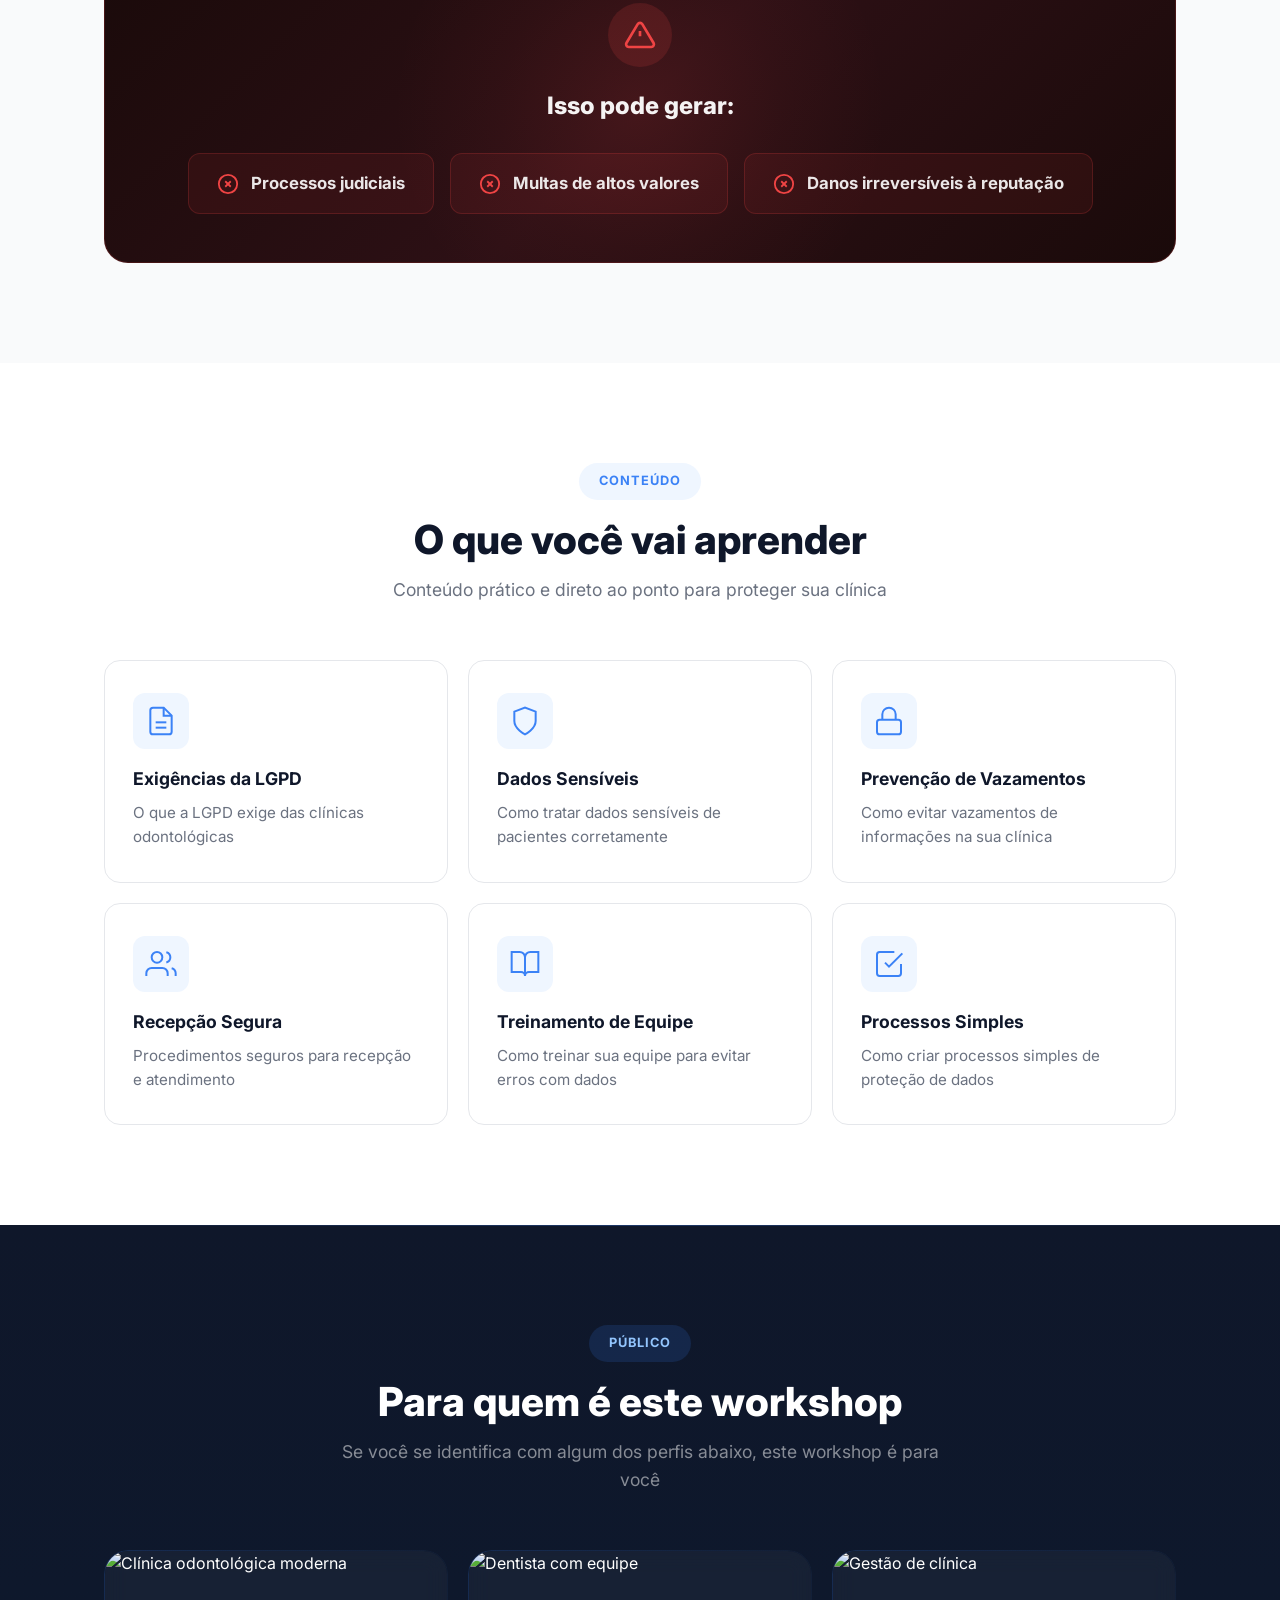
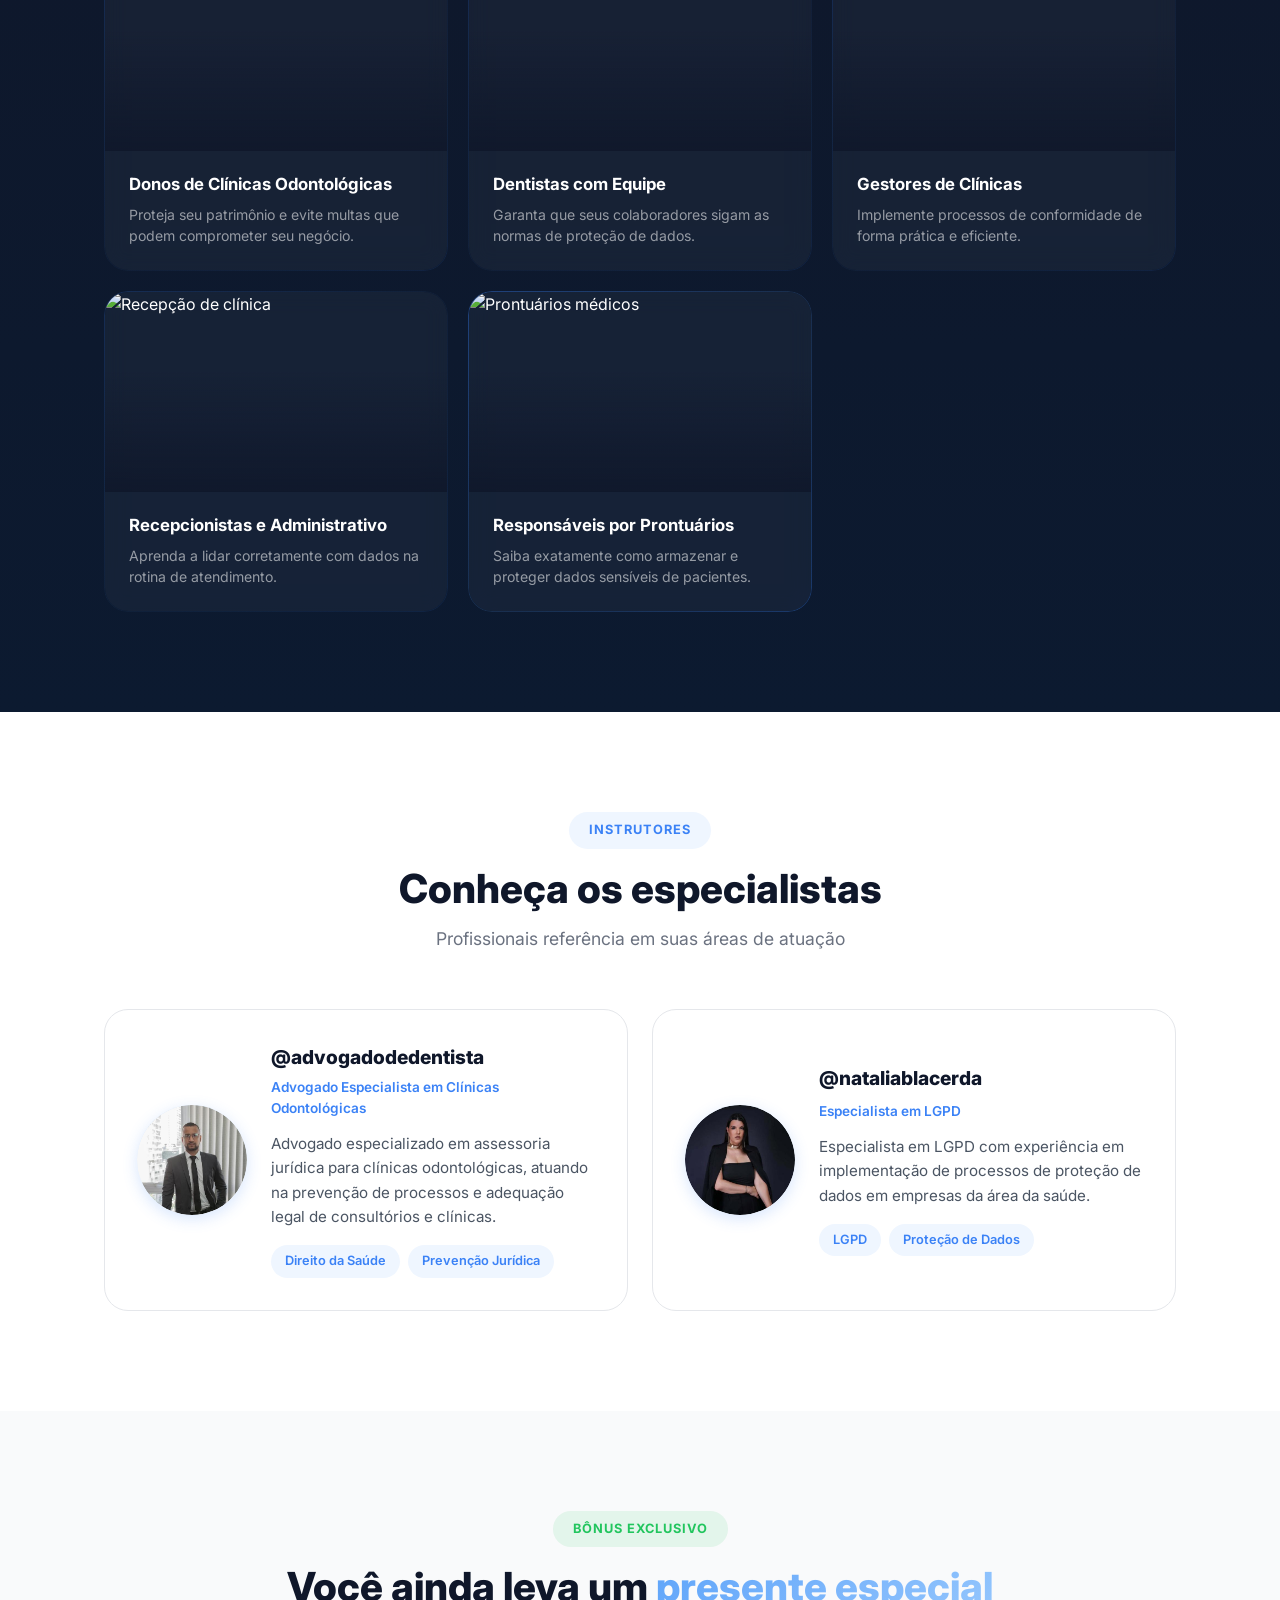
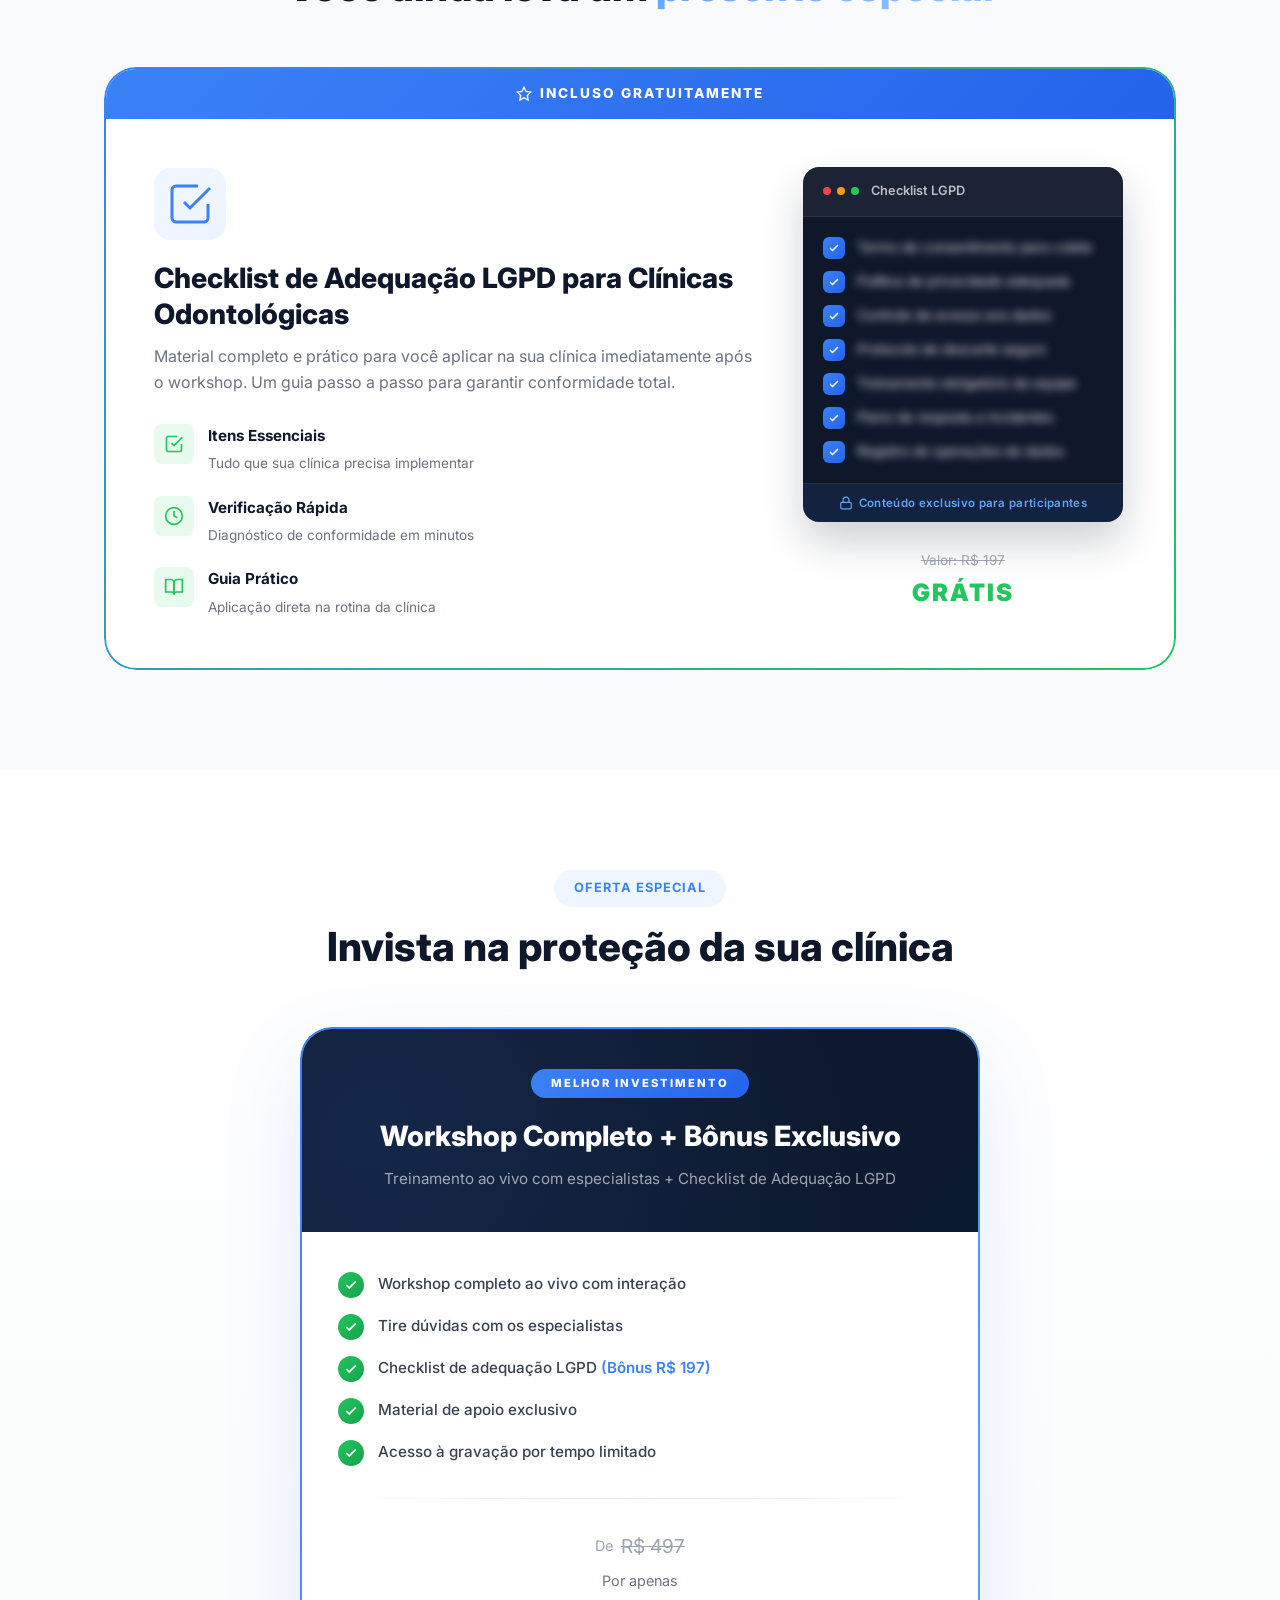
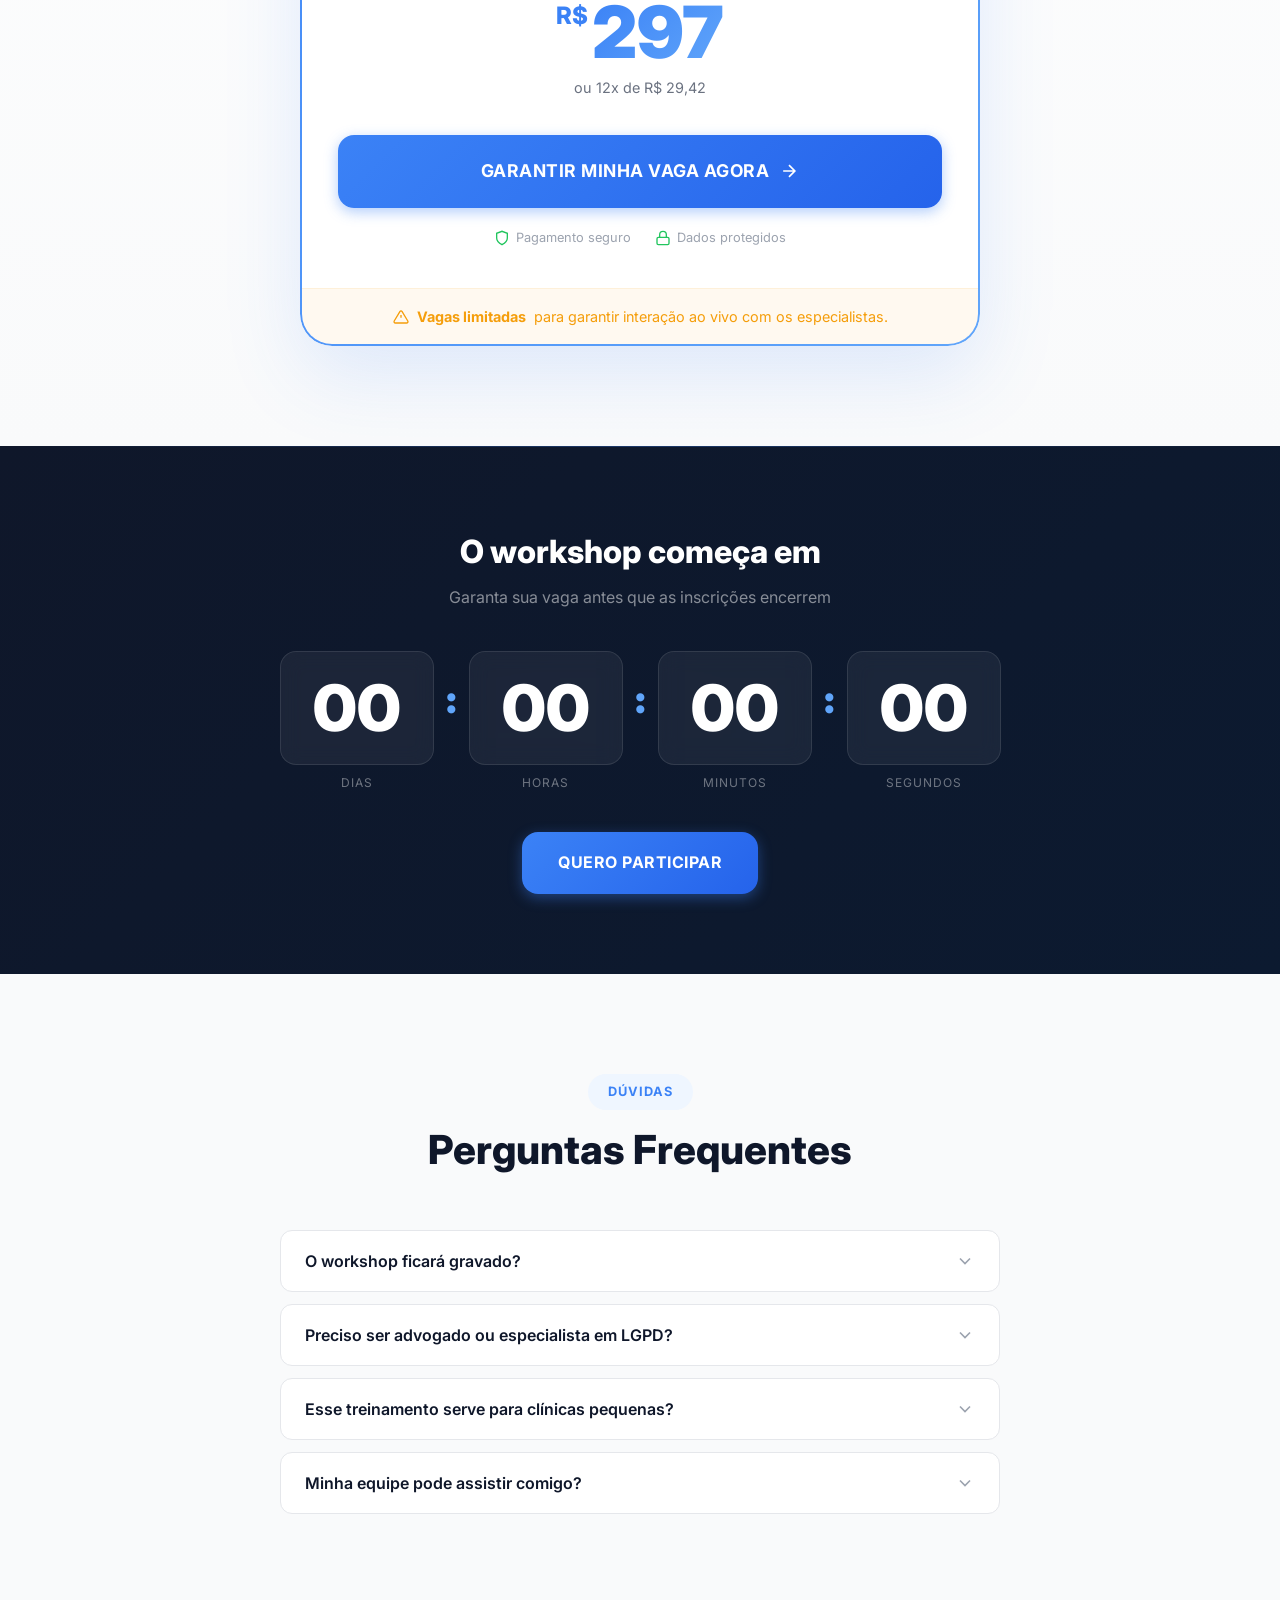
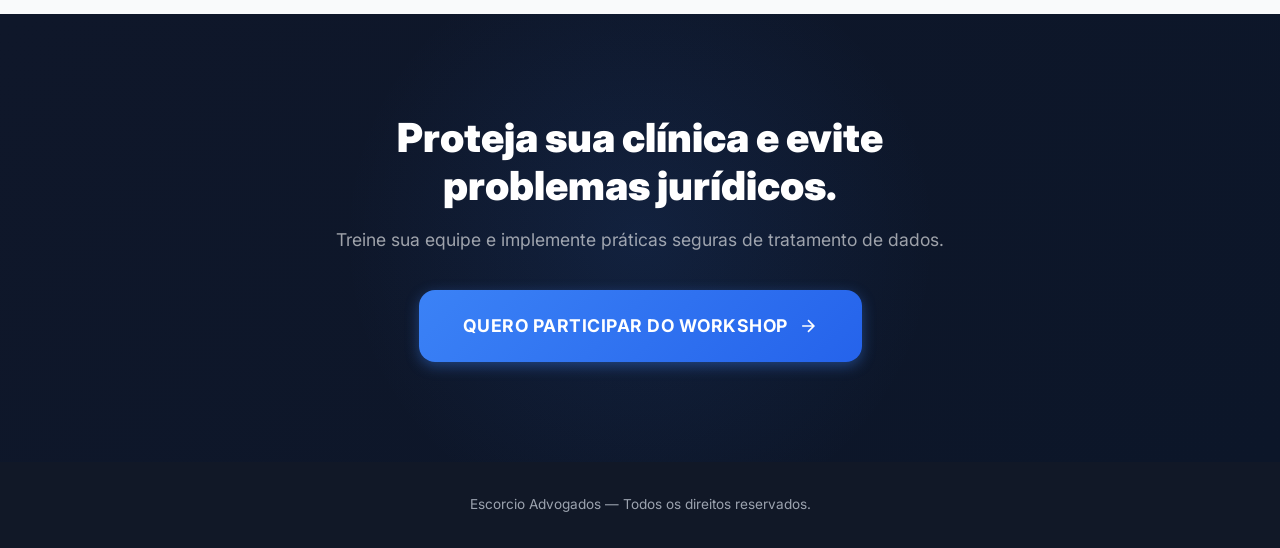
==== commit 9700702a: "fix: restore circular avatar container around speaker photos - Wrap speaker images back inside .avat" ====
--- a/index.html
+++ b/index.html
@@ -272,7 +272,9 @@
       <div class="speakers-grid animate-on-scroll slide-up">
         <div class="speaker-card">
           <div class="speaker-avatar">
-            <img src="advogado.jpg" alt="@advogadodedentista" class="avatar-photo">
+            <div class="avatar-placeholder">
+              <img src="advogado.jpg" alt="@advogadodedentista" class="avatar-photo">
+            </div>
           </div>
           <div class="speaker-info">
             <h4>@advogadodedentista</h4>
@@ -286,7 +288,9 @@
         </div>
         <div class="speaker-card">
           <div class="speaker-avatar">
-            <img src="natalia.jpg" alt="@nataliablacerda" class="avatar-photo">
+            <div class="avatar-placeholder">
+              <img src="natalia.jpg" alt="@nataliablacerda" class="avatar-photo">
+            </div>
           </div>
           <div class="speaker-info">
             <h4>@nataliablacerda</h4>
--- a/styles.css
+++ b/styles.css
@@ -888,24 +888,24 @@
 }
 
 .avatar-placeholder {
-  width: 100px;
-  height: 100px;
+  width: 110px;
+  height: 110px;
   background: linear-gradient(135deg, var(--blue-100), var(--blue-50));
   border-radius: 50%;
   display: flex;
   align-items: center;
   justify-content: center;
   border: 3px solid var(--blue-200);
+  overflow: hidden;
+  box-shadow: 0 4px 15px rgba(59, 130, 246, 0.2);
 }
 
 .avatar-photo {
-  width: 110px;
-  height: 110px;
+  width: 100%;
+  height: 100%;
   border-radius: 50%;
   object-fit: cover;
   object-position: top center;
-  border: 3px solid var(--blue-300);
-  box-shadow: 0 4px 15px rgba(59, 130, 246, 0.2);
   transition: transform 0.3s, box-shadow 0.3s;
 }
 
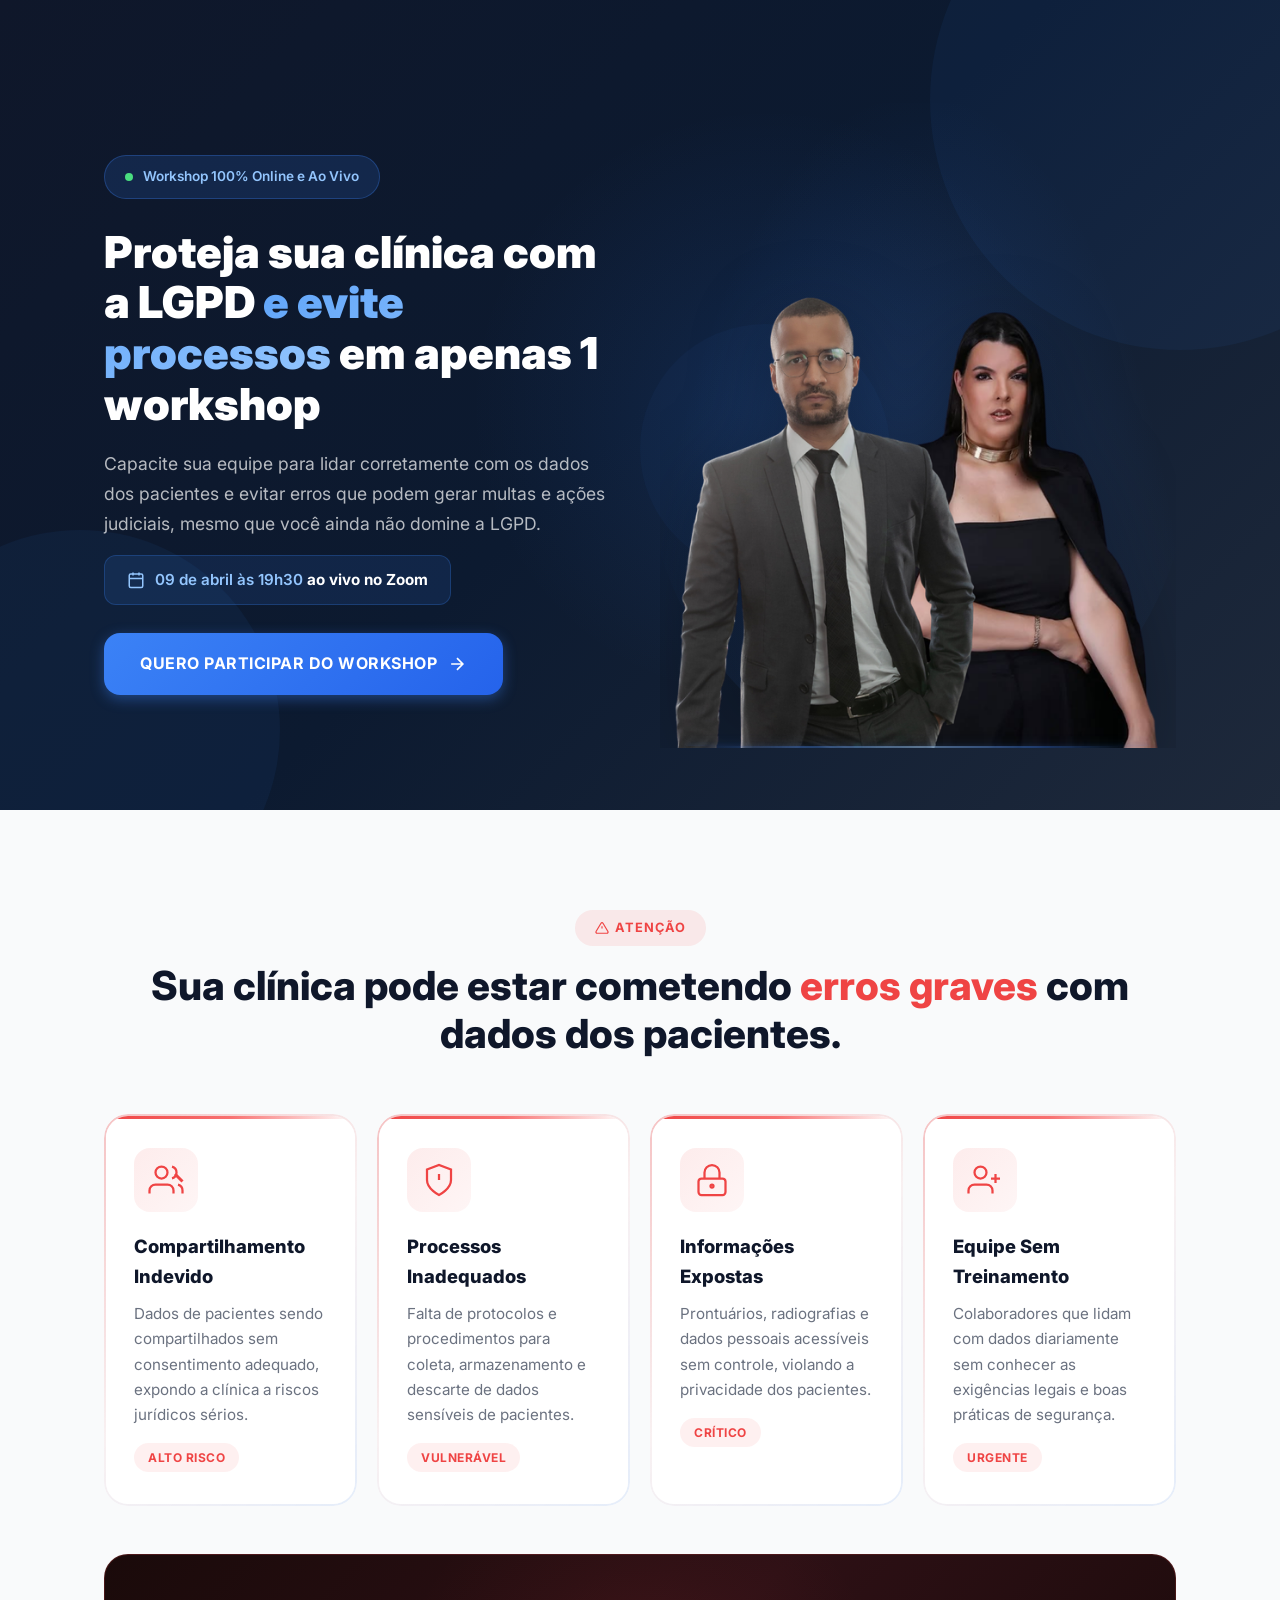
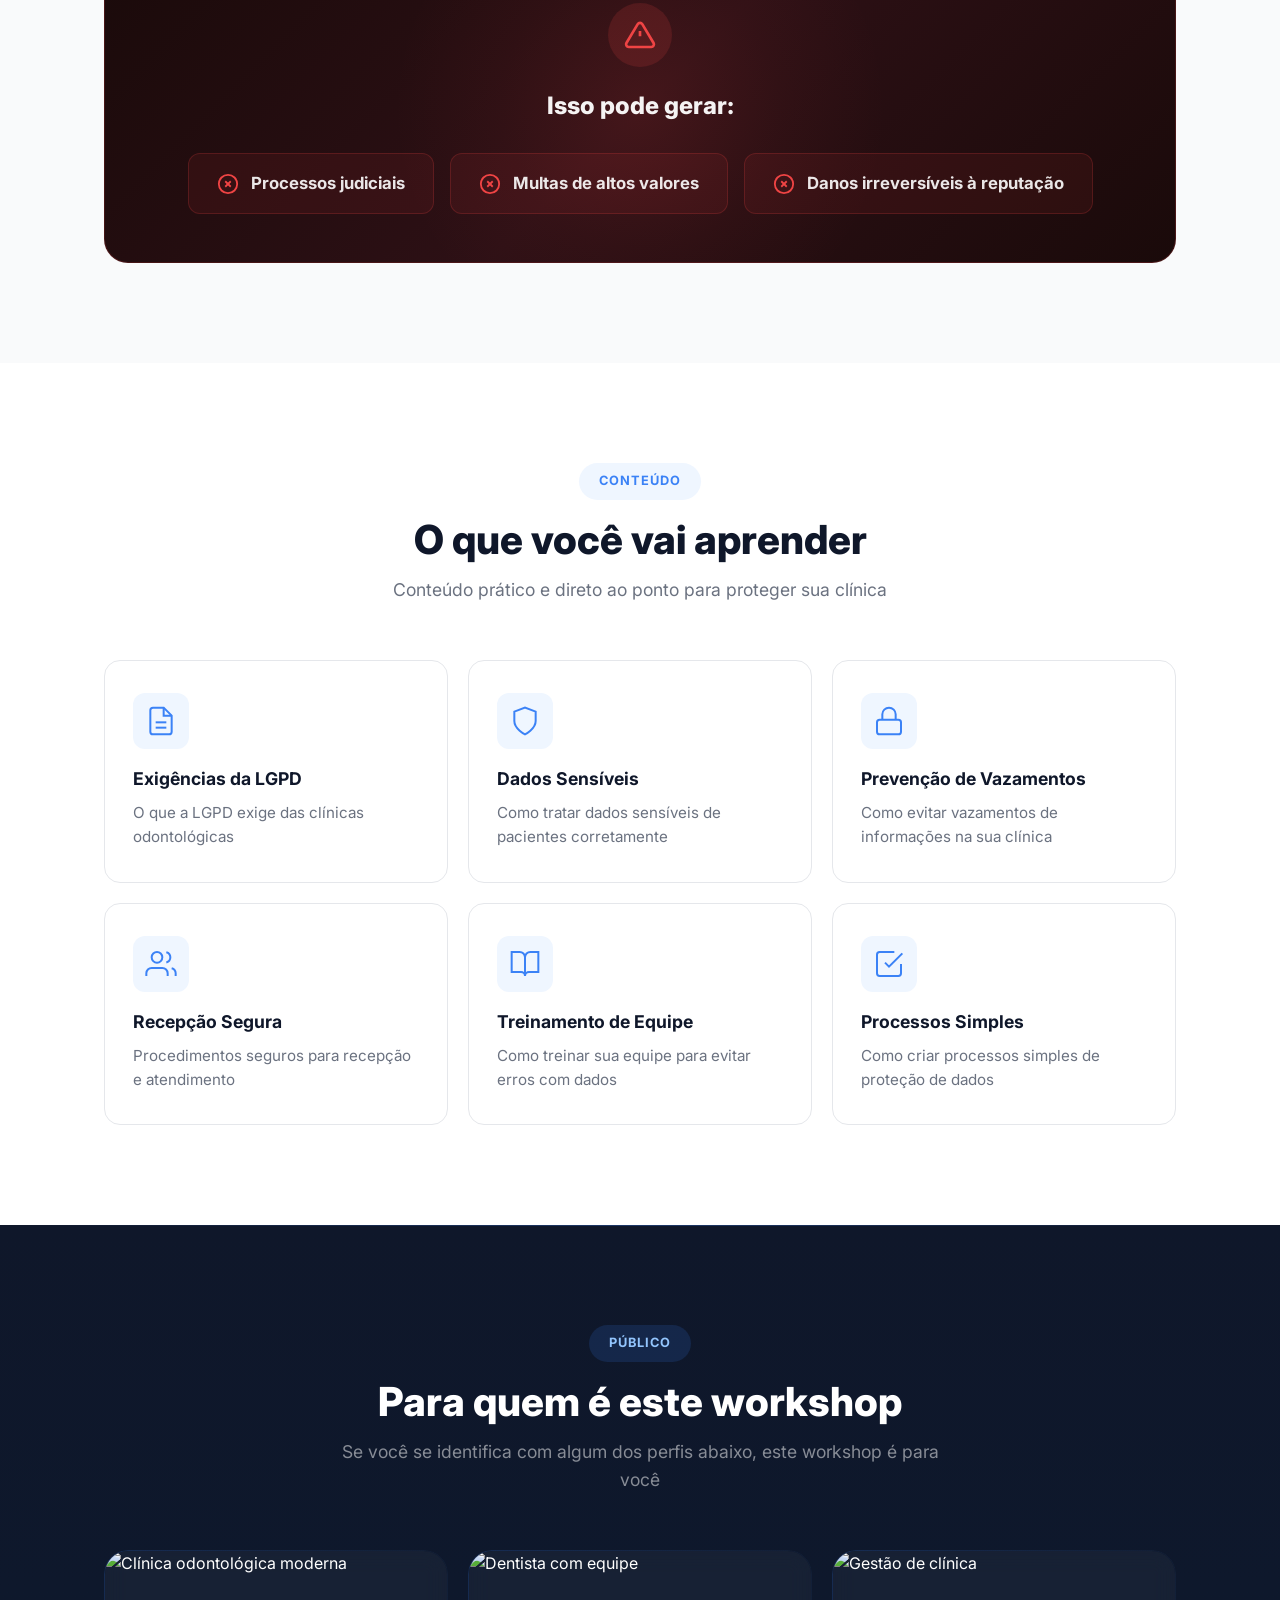
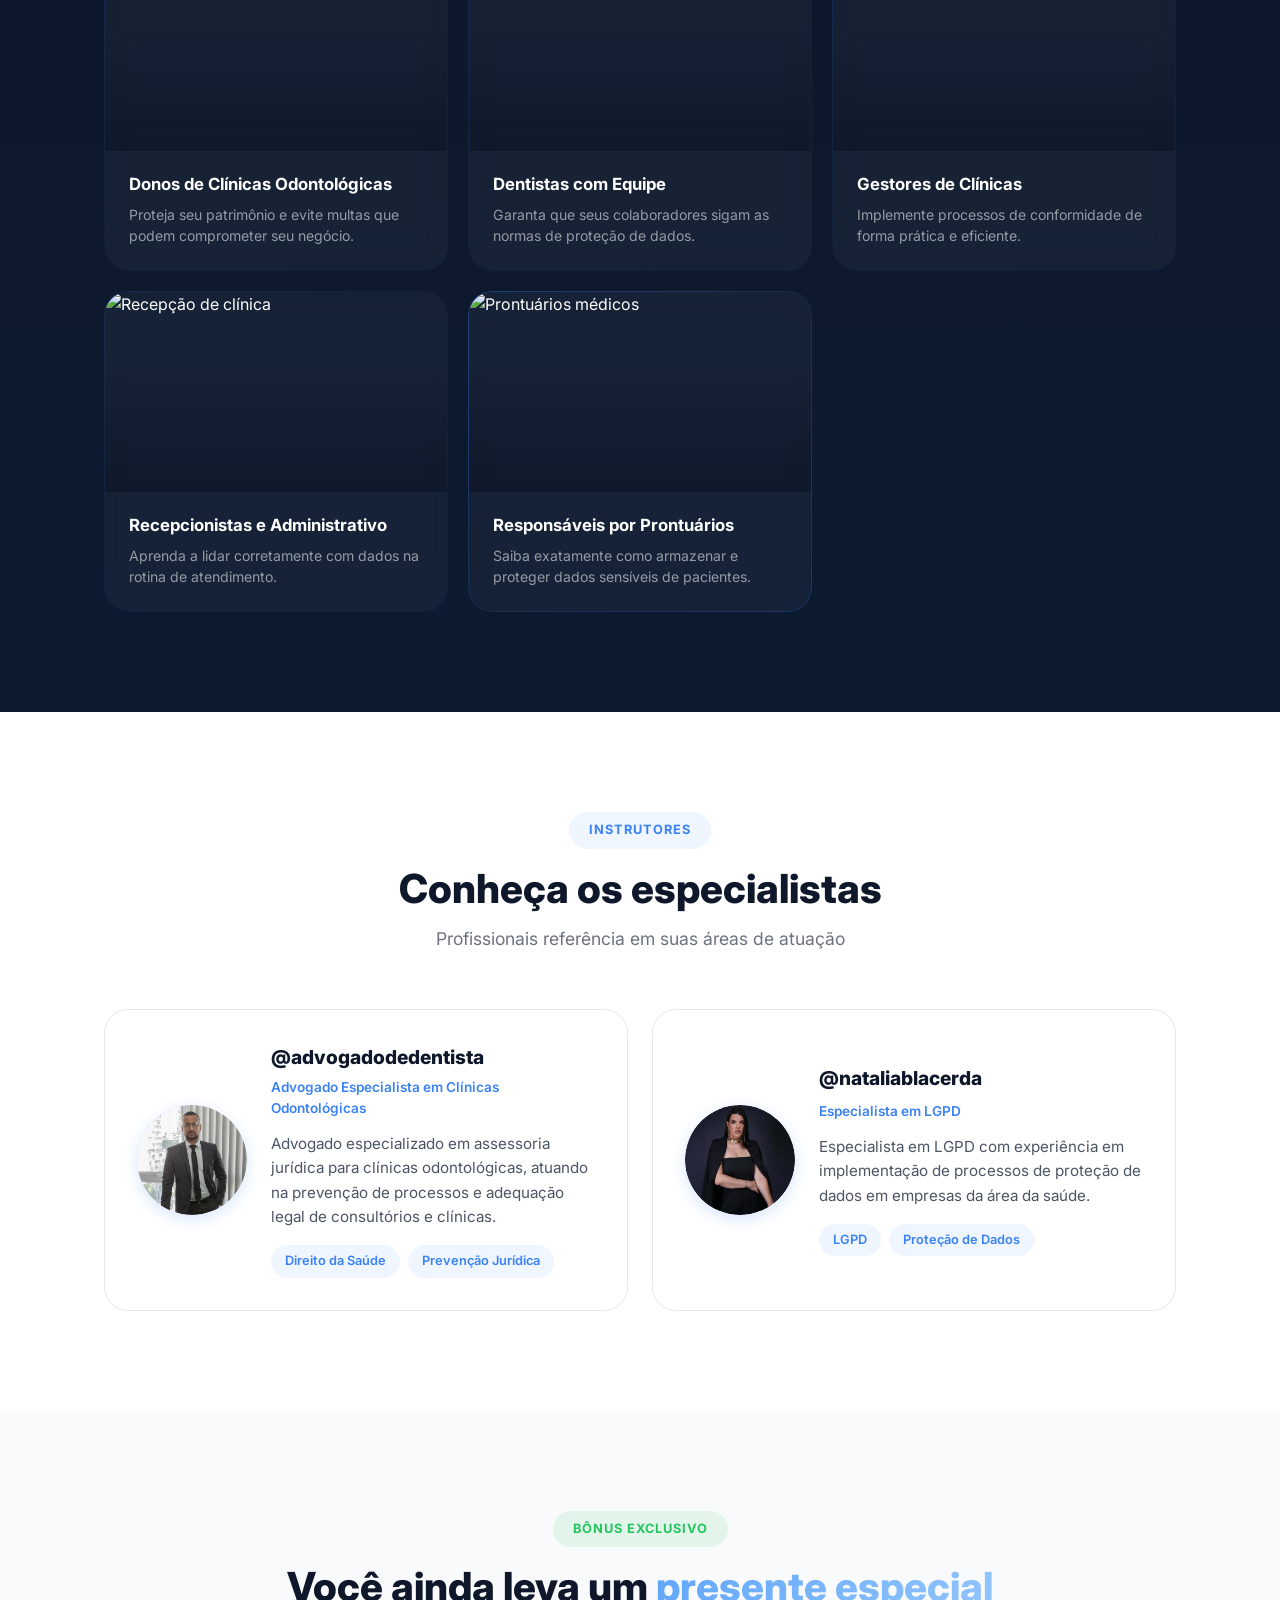
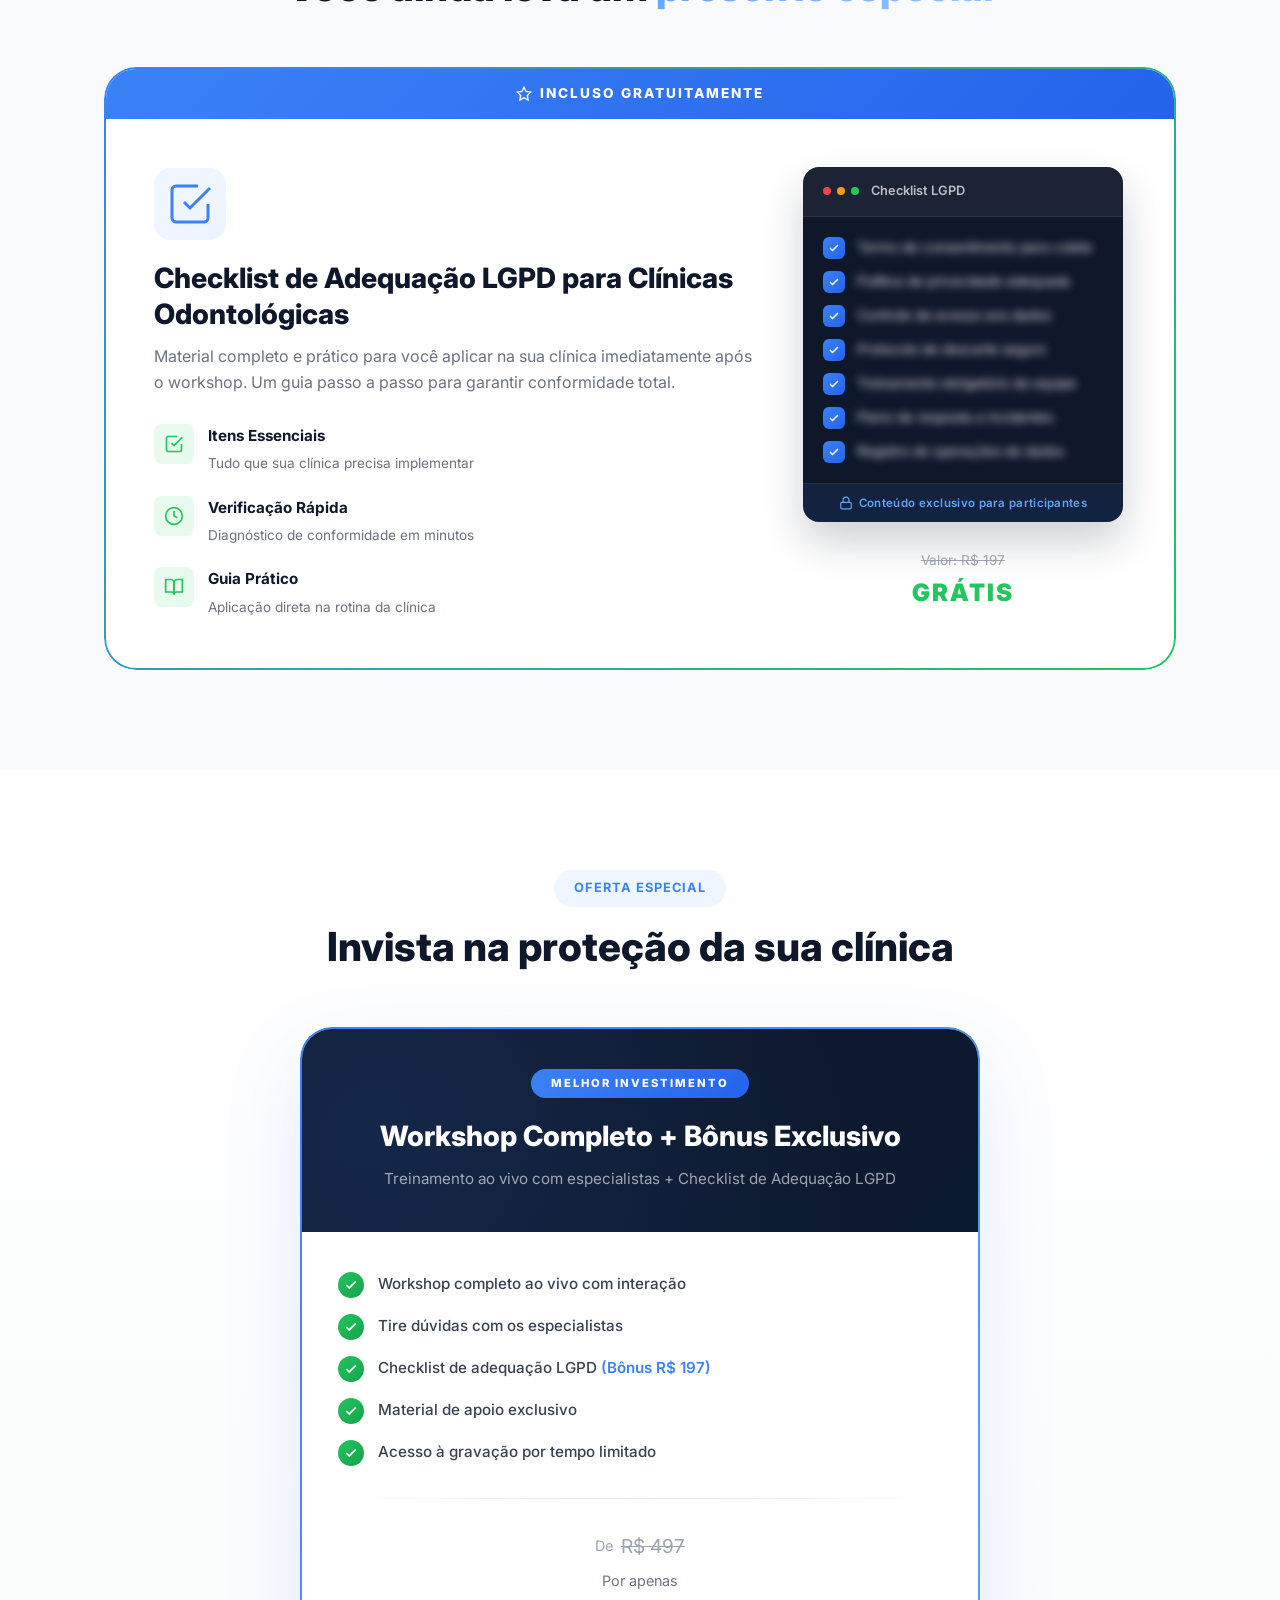
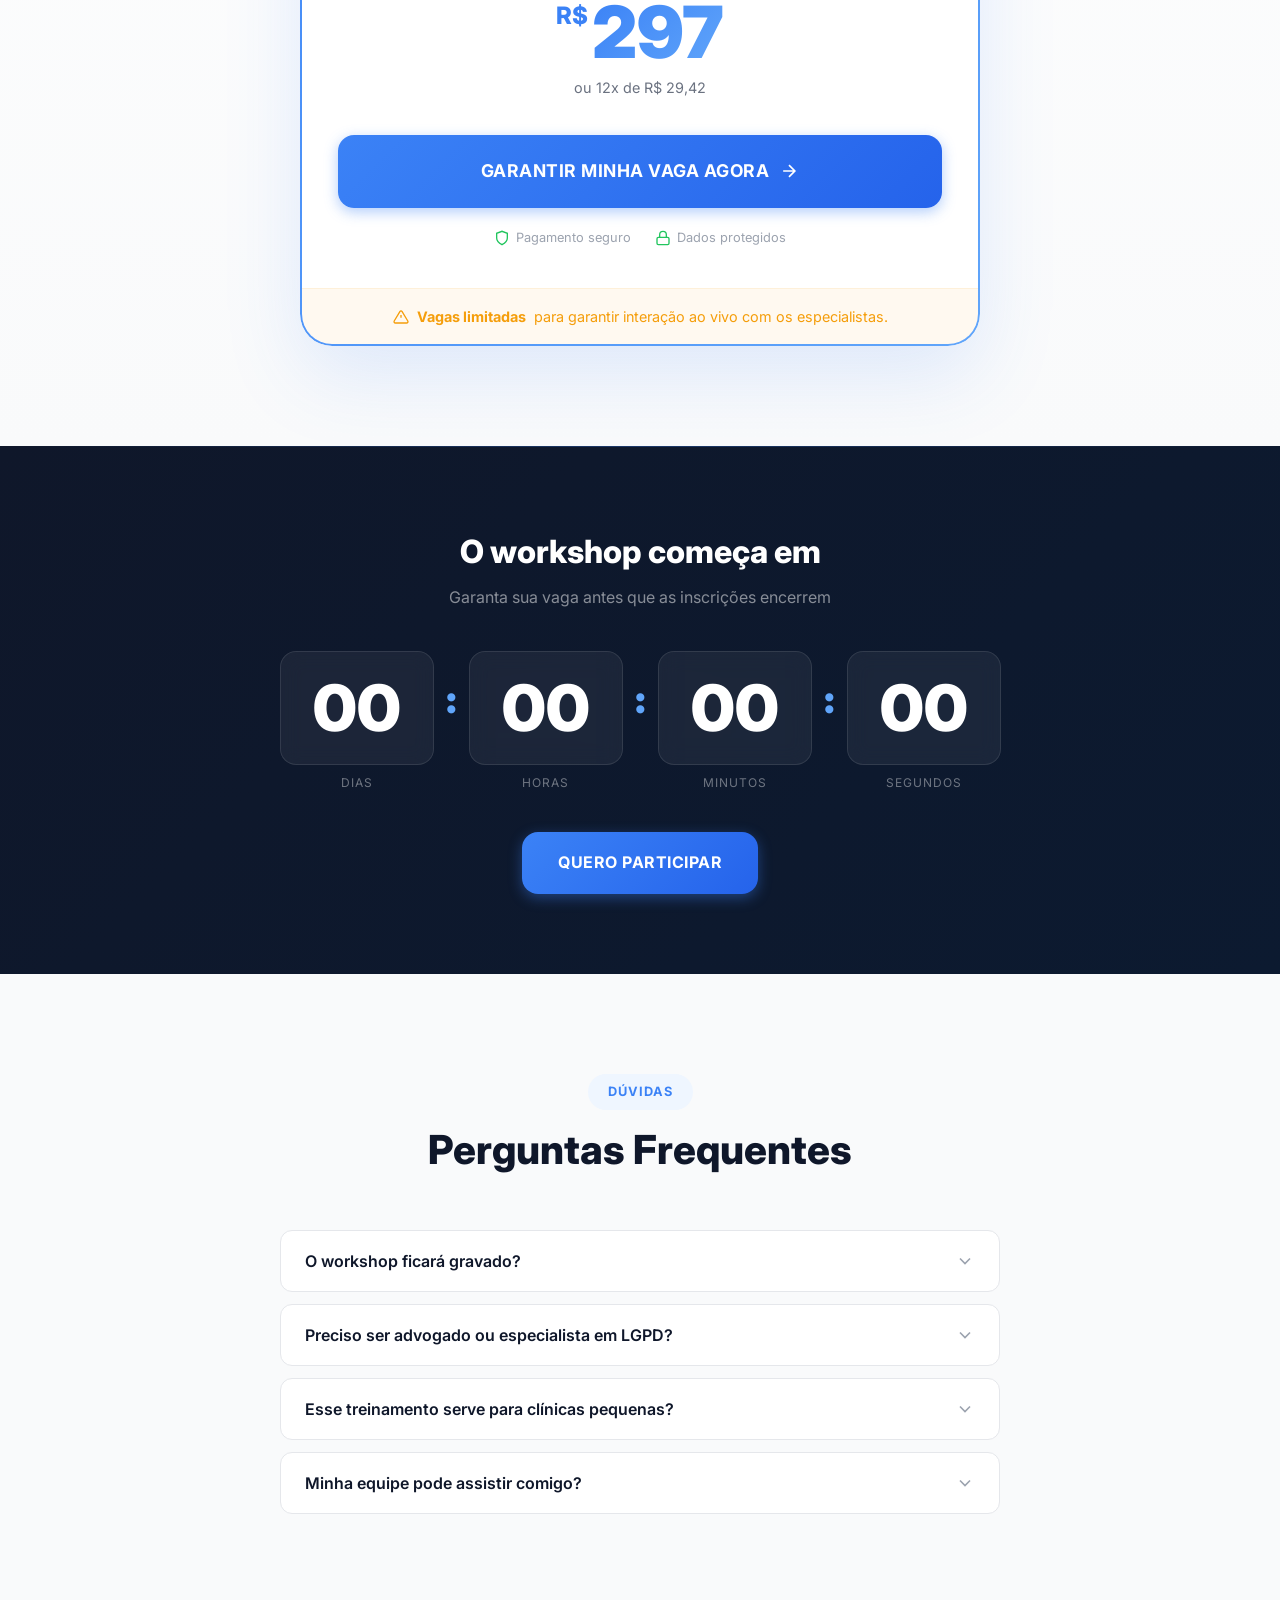
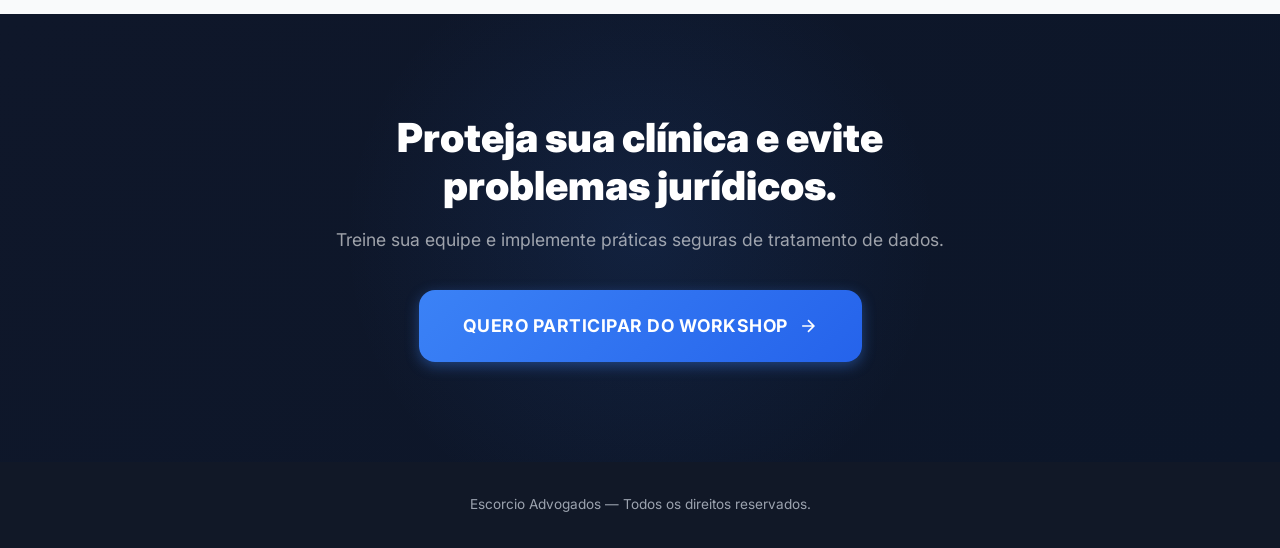
==== commit 792b1842: "fix: embed images as base64 in index.html (the actual served file) Previous fixes only modified work" ====
--- a/index.html
+++ b/index.html
@@ -40,7 +40,7 @@
         <div class="hero-visual animate-on-scroll fade-in-right">
           <div class="hero-image-wrapper">
             <div class="hero-image-glow"></div>
-            <img src="apresentadores.png" alt="Especialistas do Workshop LGPD - @advogadodedentista e @nataliablacerda" class="hero-image">
+            <img src="[data-uri]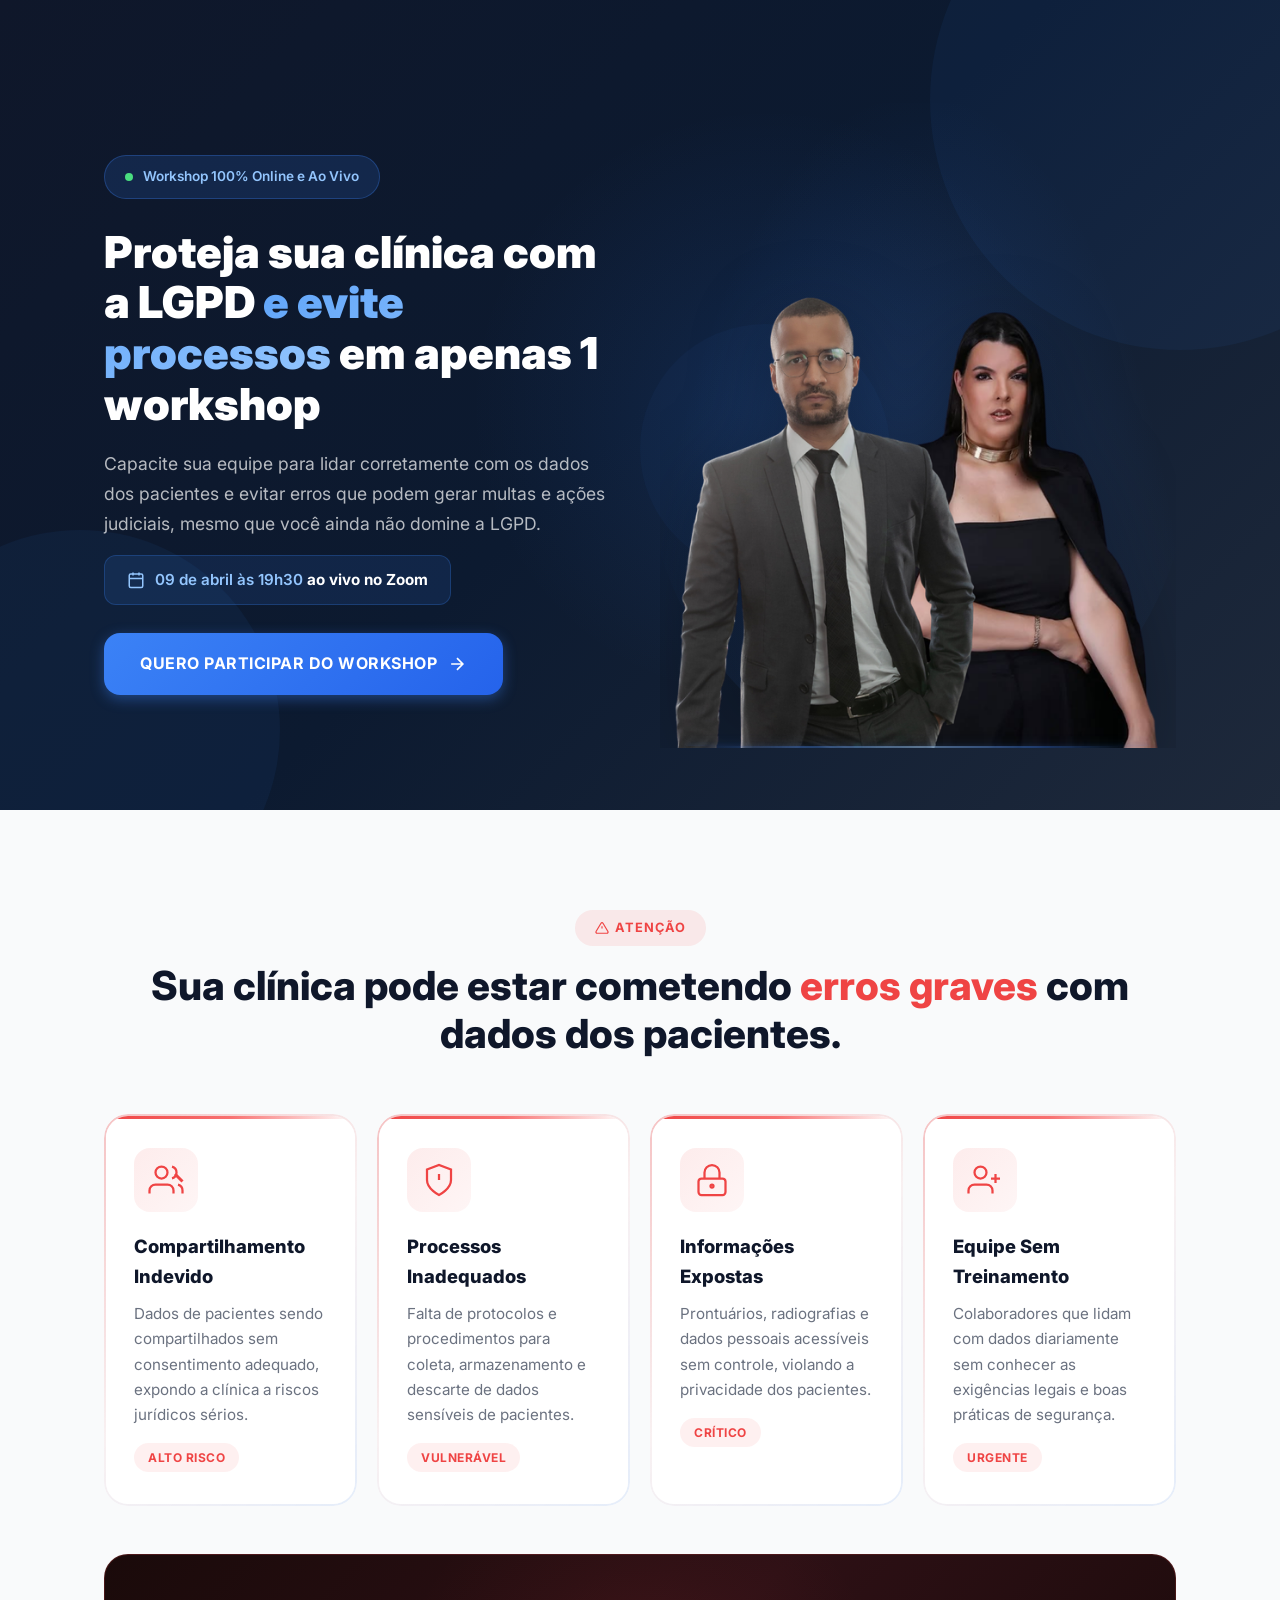
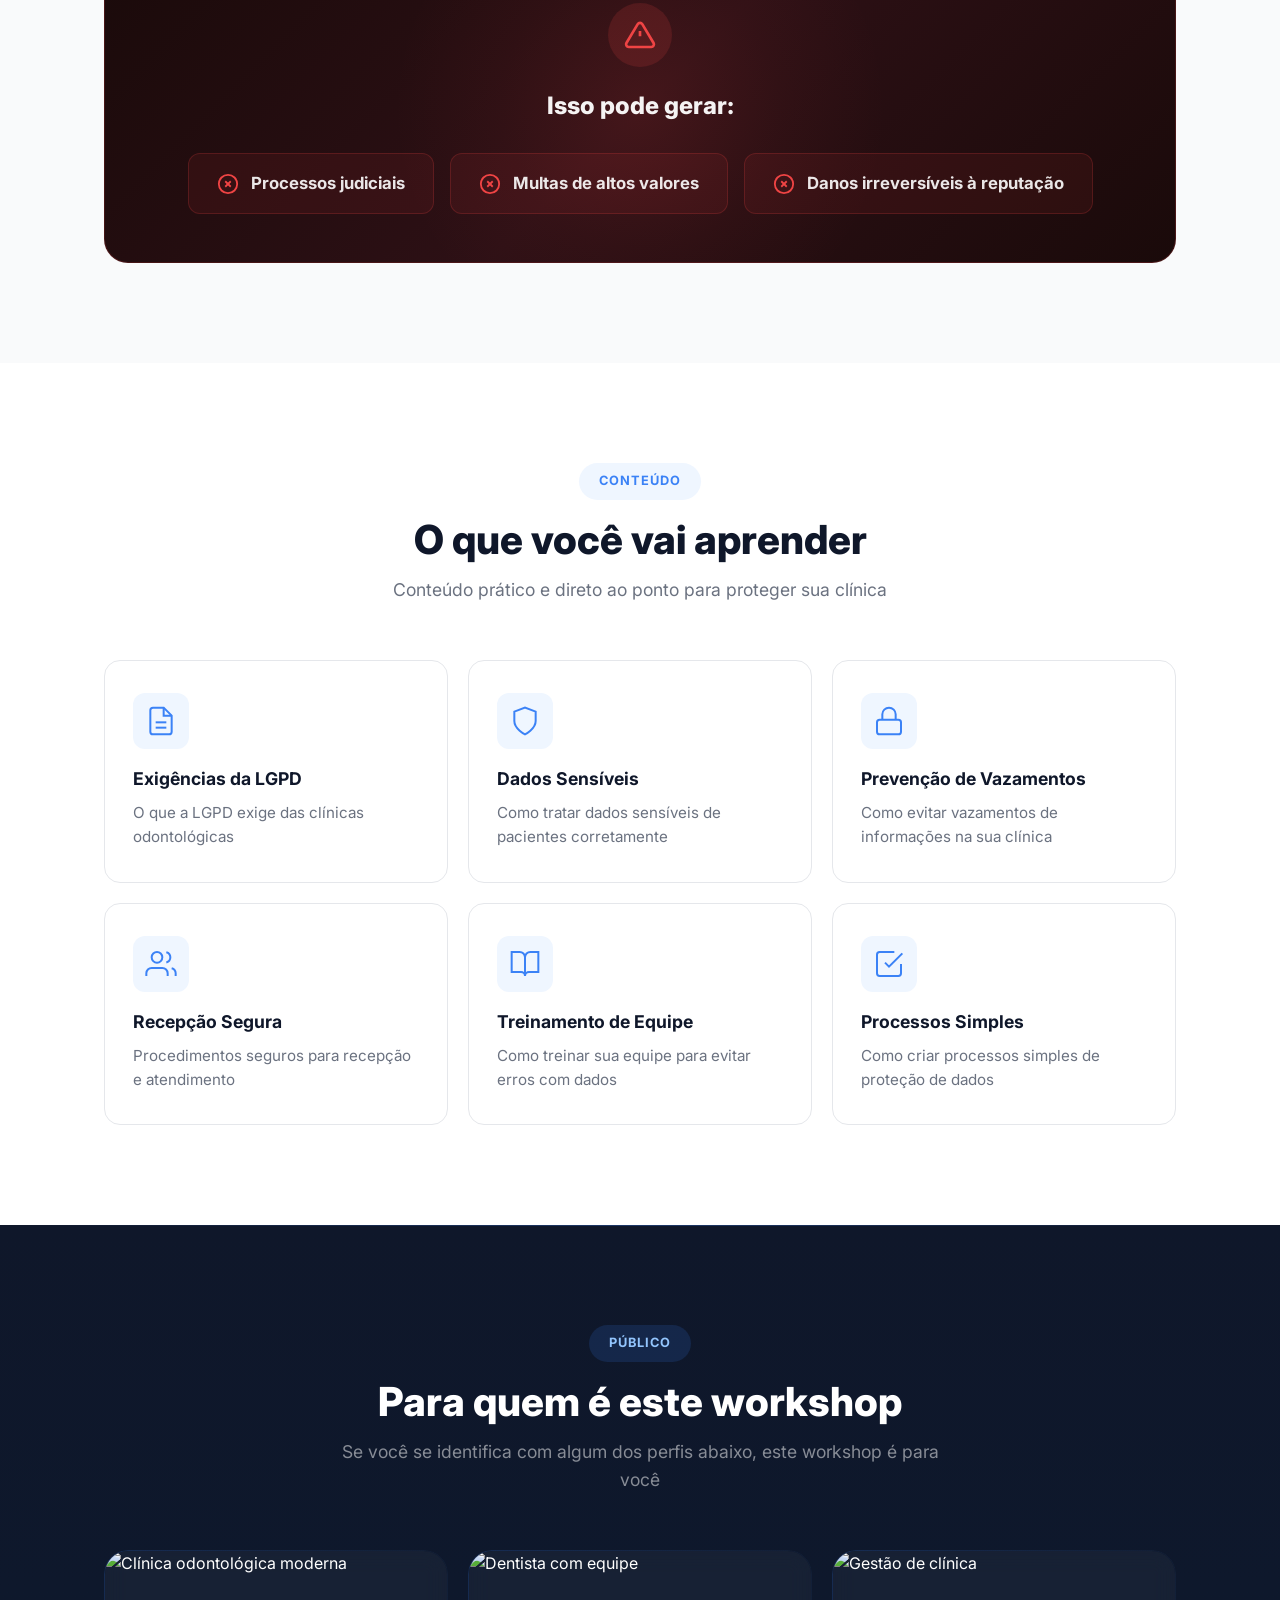
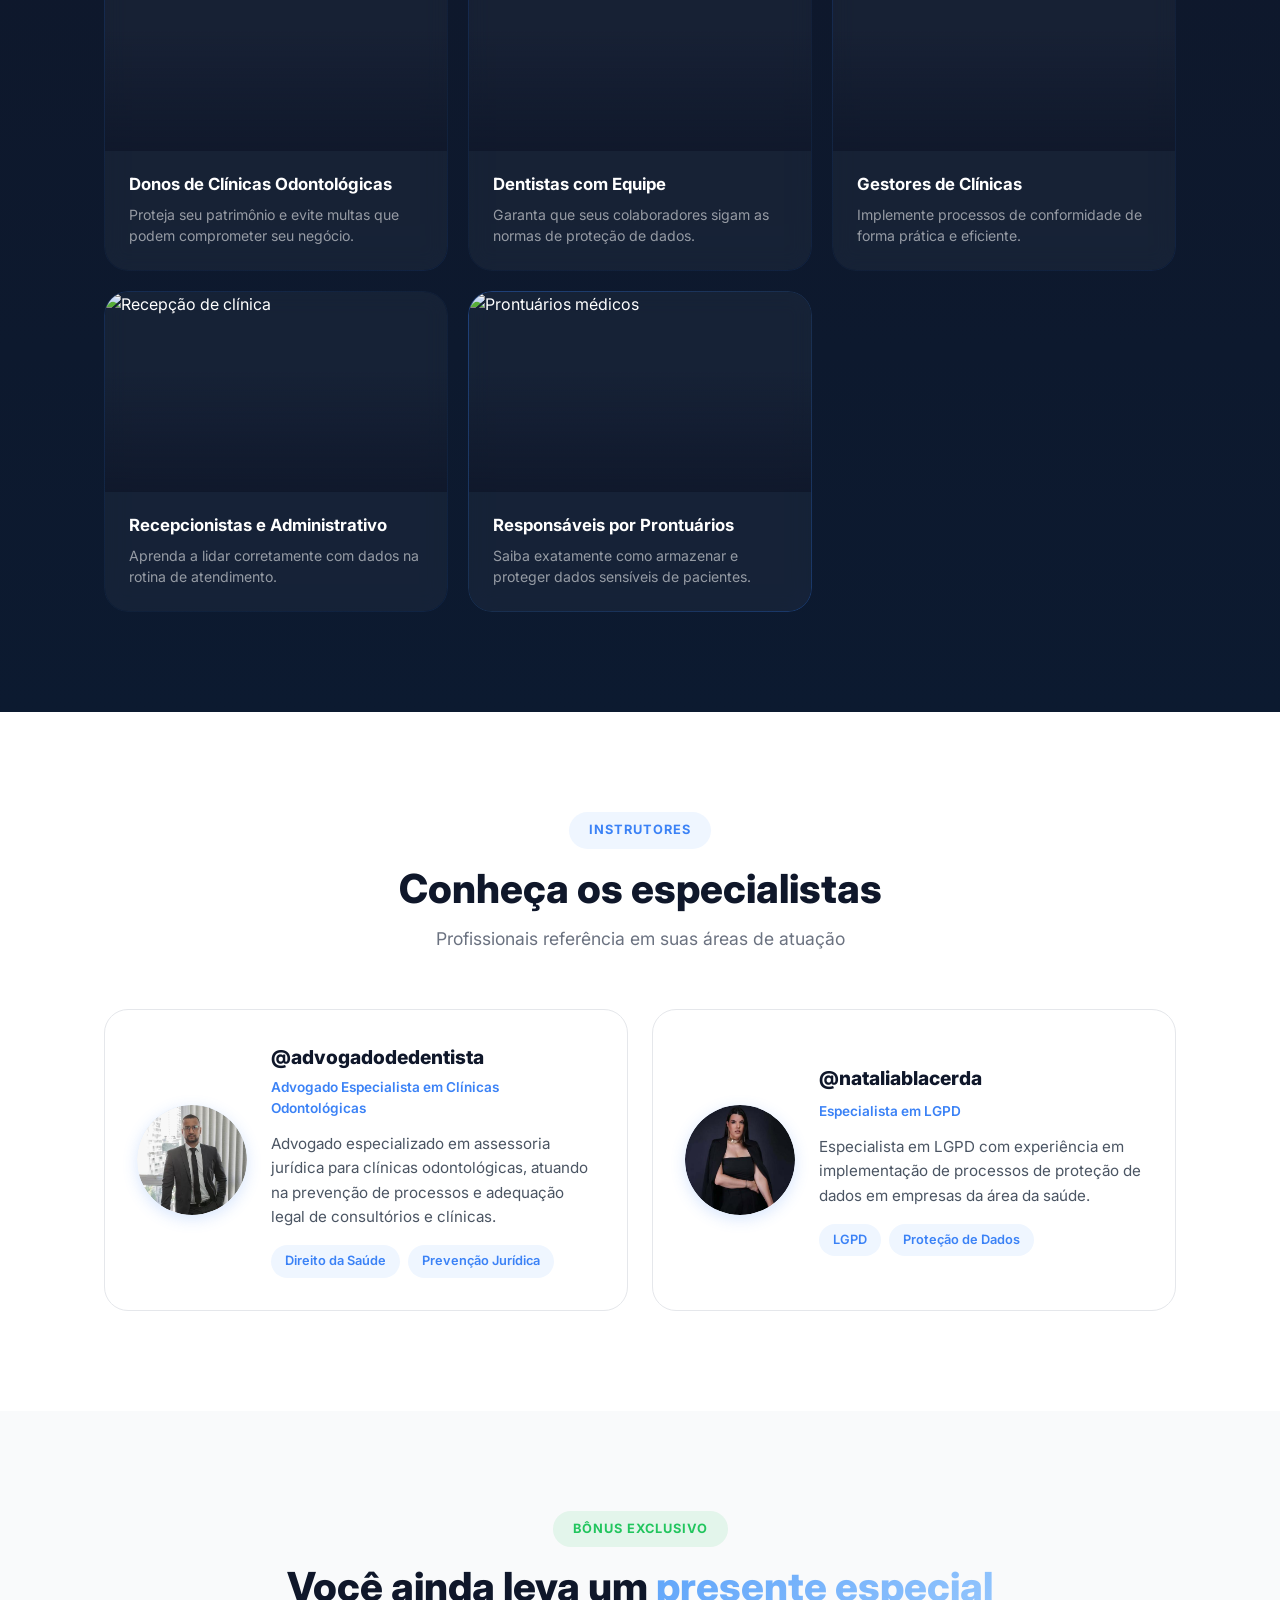
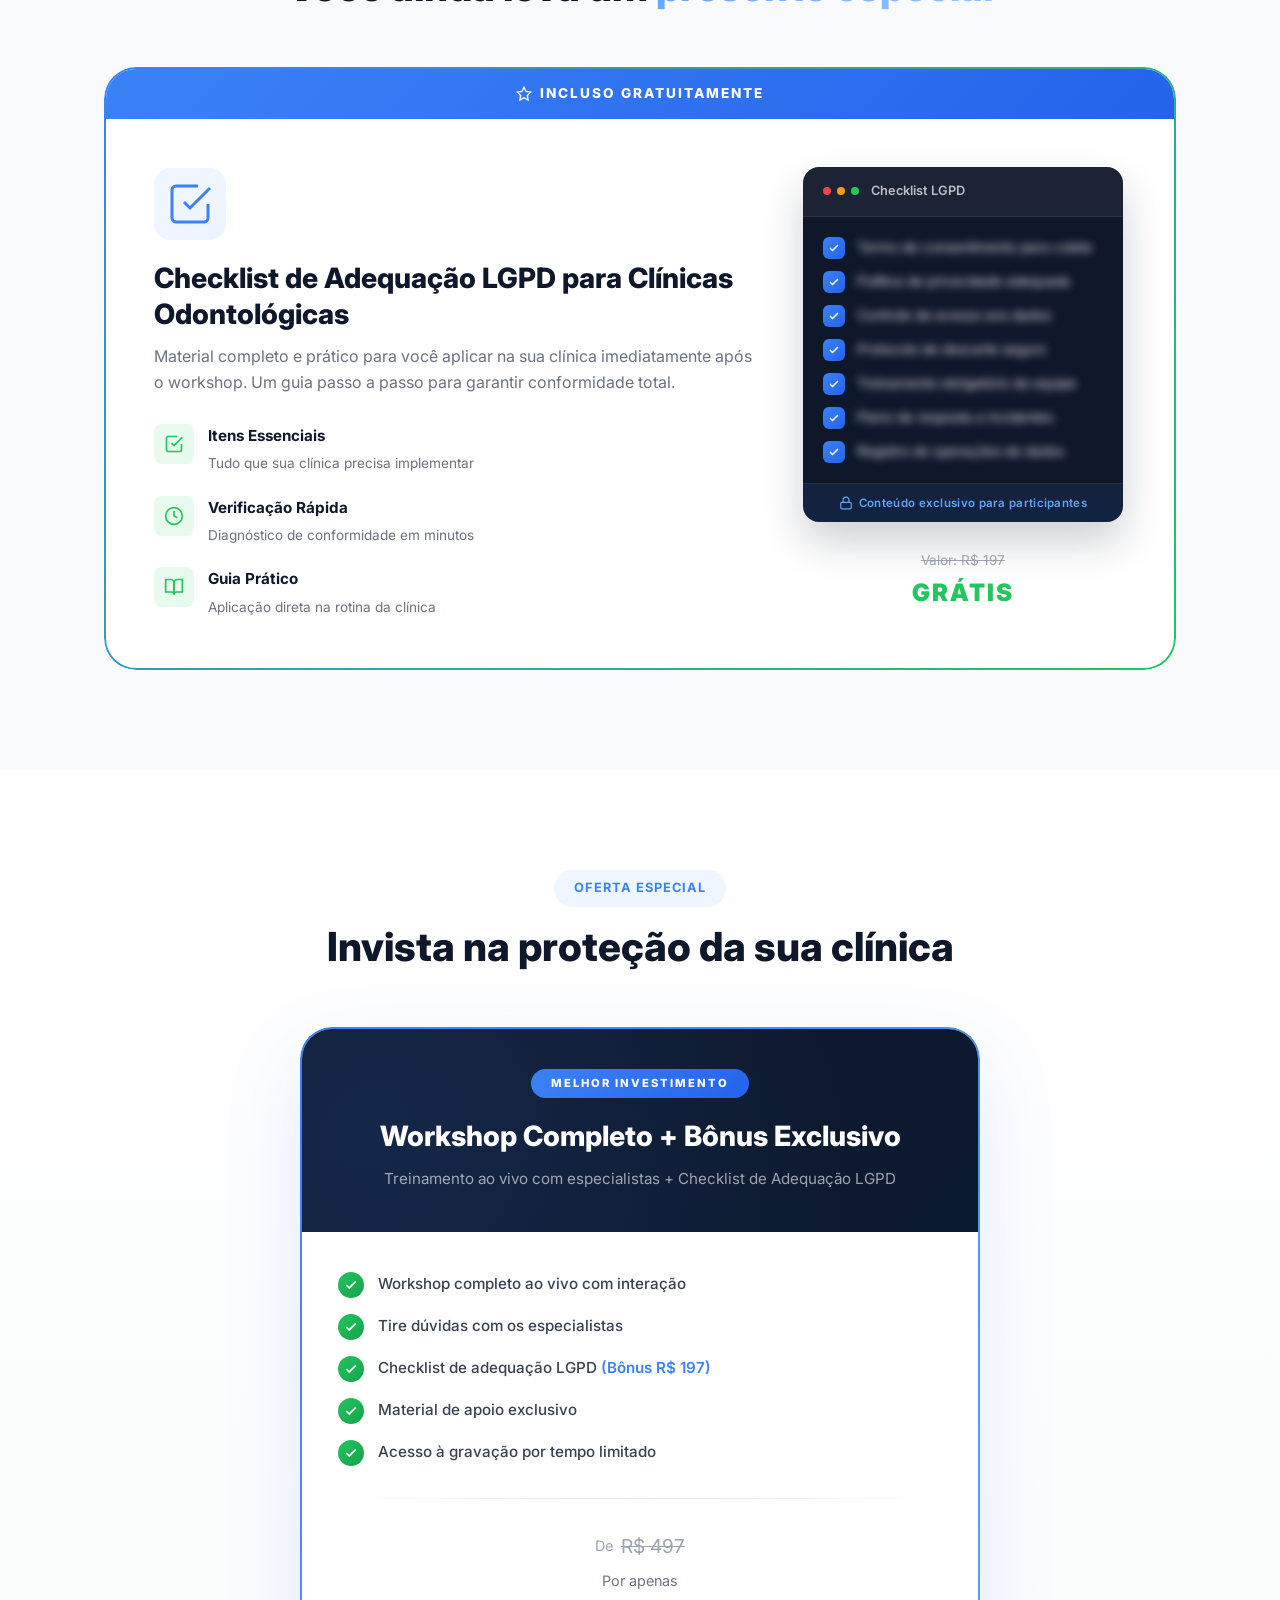
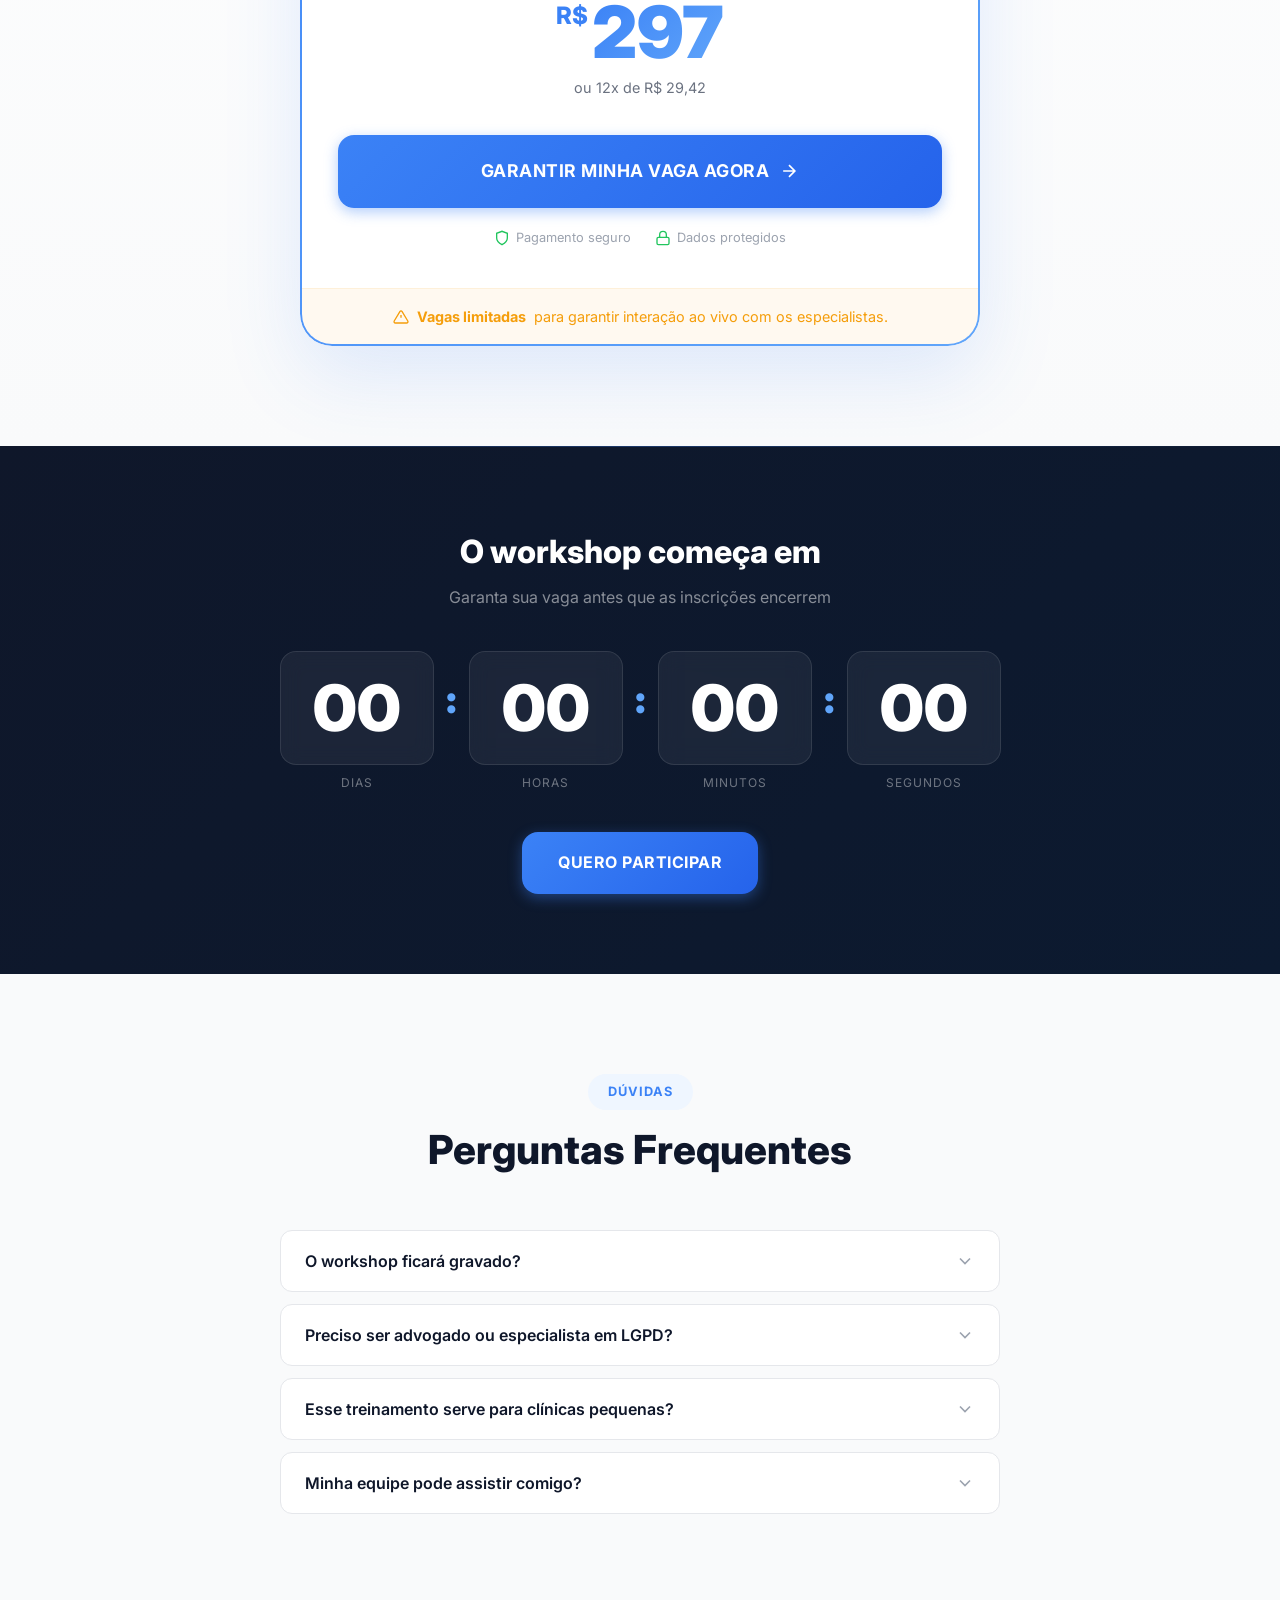
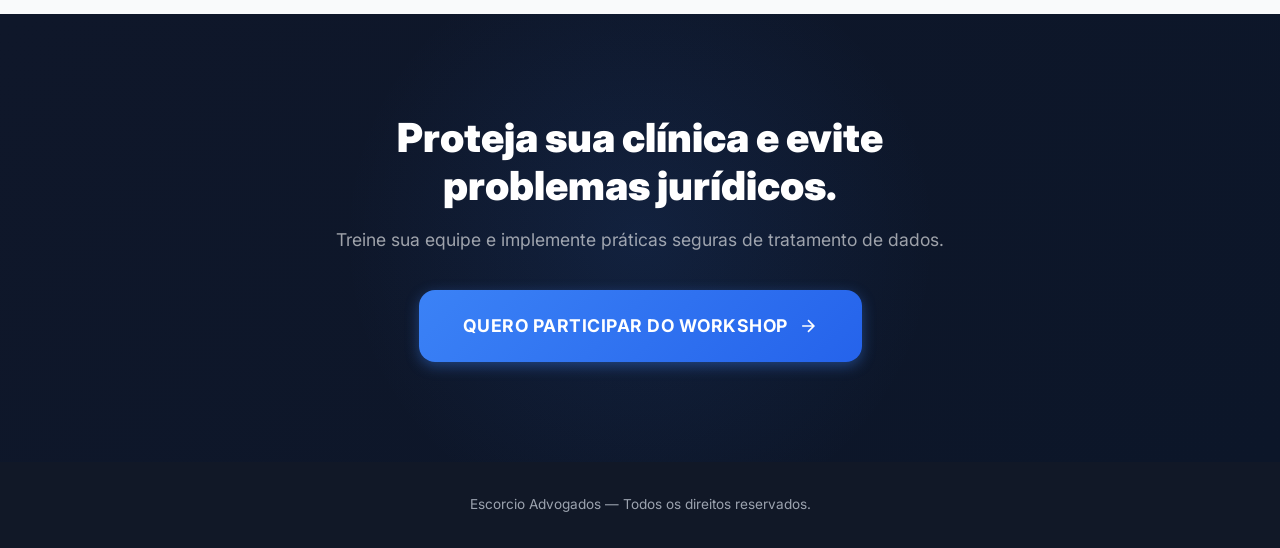
==== commit e3378347: "fix: adjust advogado avatar position to show full head Changed object-position from center to 15% to" ====
--- a/index.html
+++ b/index.html
@@ -273,7 +273,7 @@
         <div class="speaker-card">
           <div class="speaker-avatar">
             <div class="avatar-placeholder">
-              <img src="[data-uri]" alt="@advogadodedentista" class="avatar-photo">
+              <img src="[data-uri]" alt="@advogadodedentista" class="avatar-photo" style="object-position:center 15%">
             </div>
           </div>
           <div class="speaker-info">
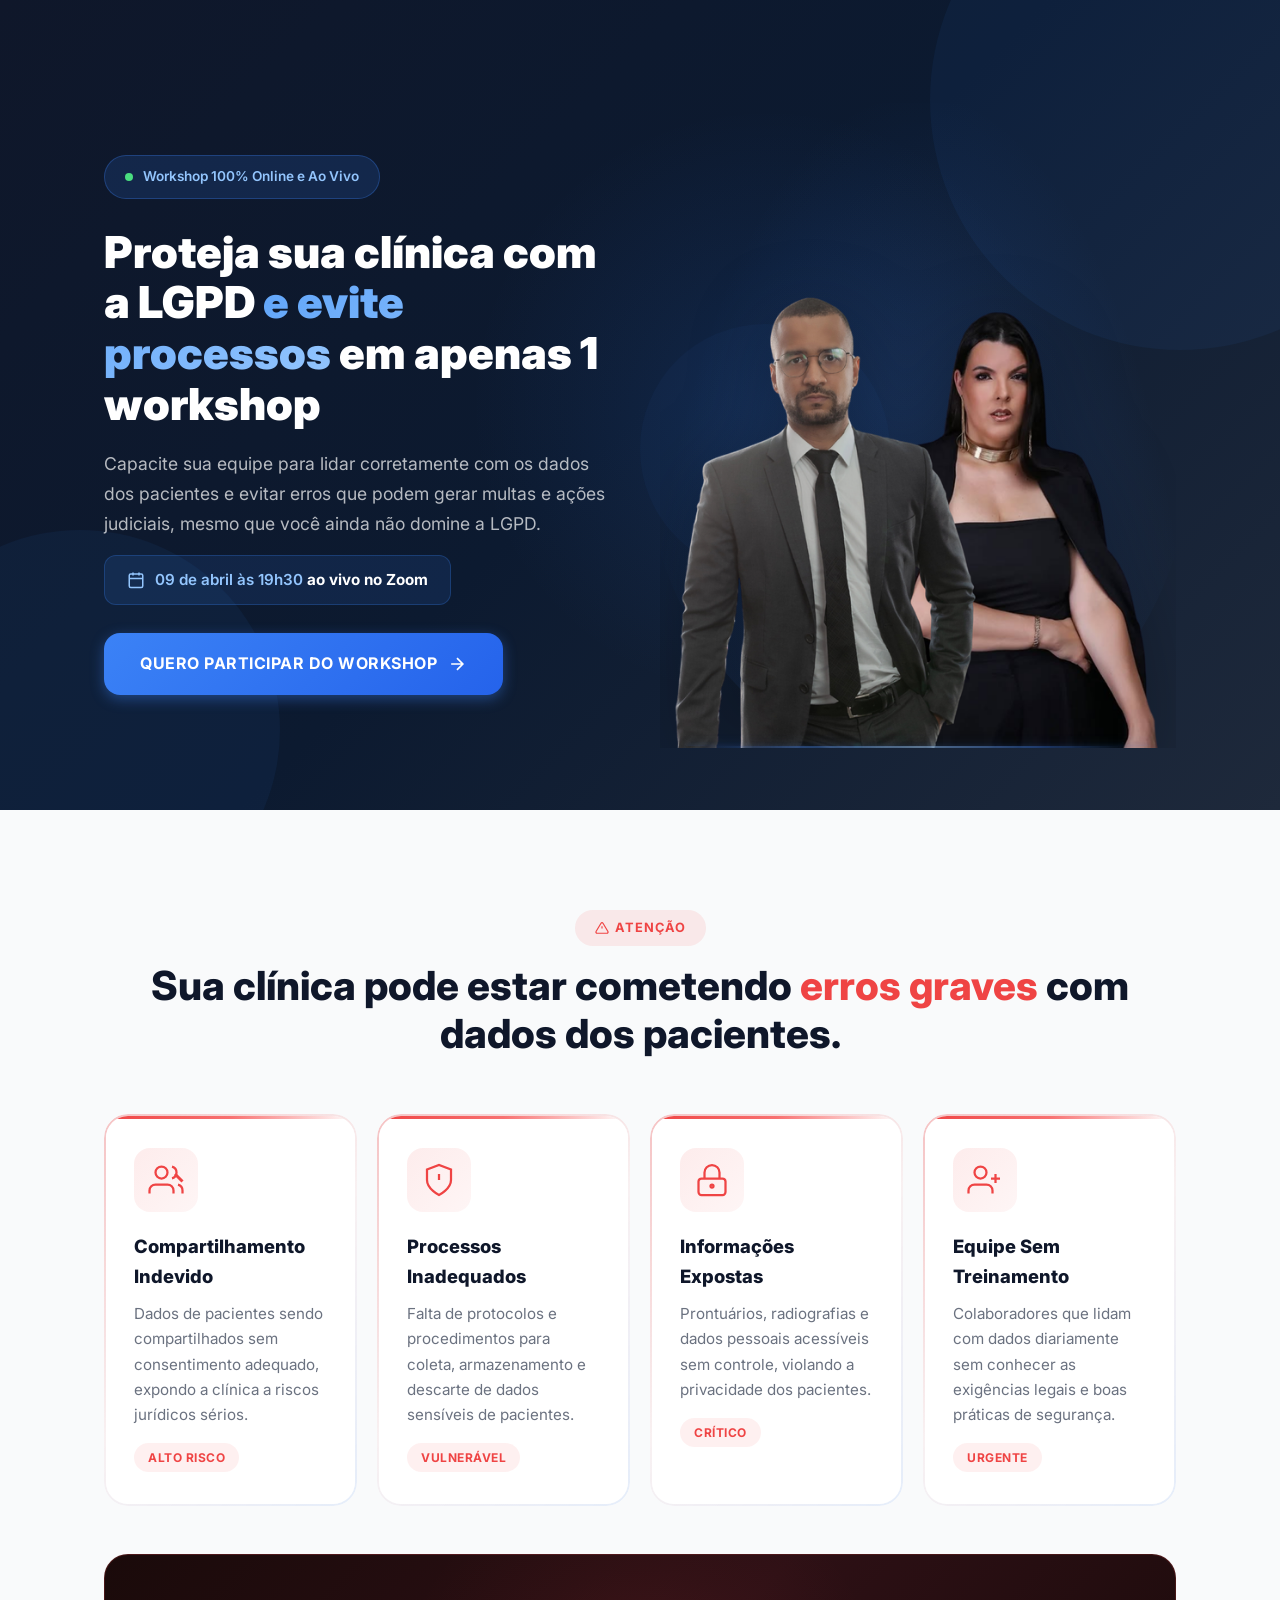
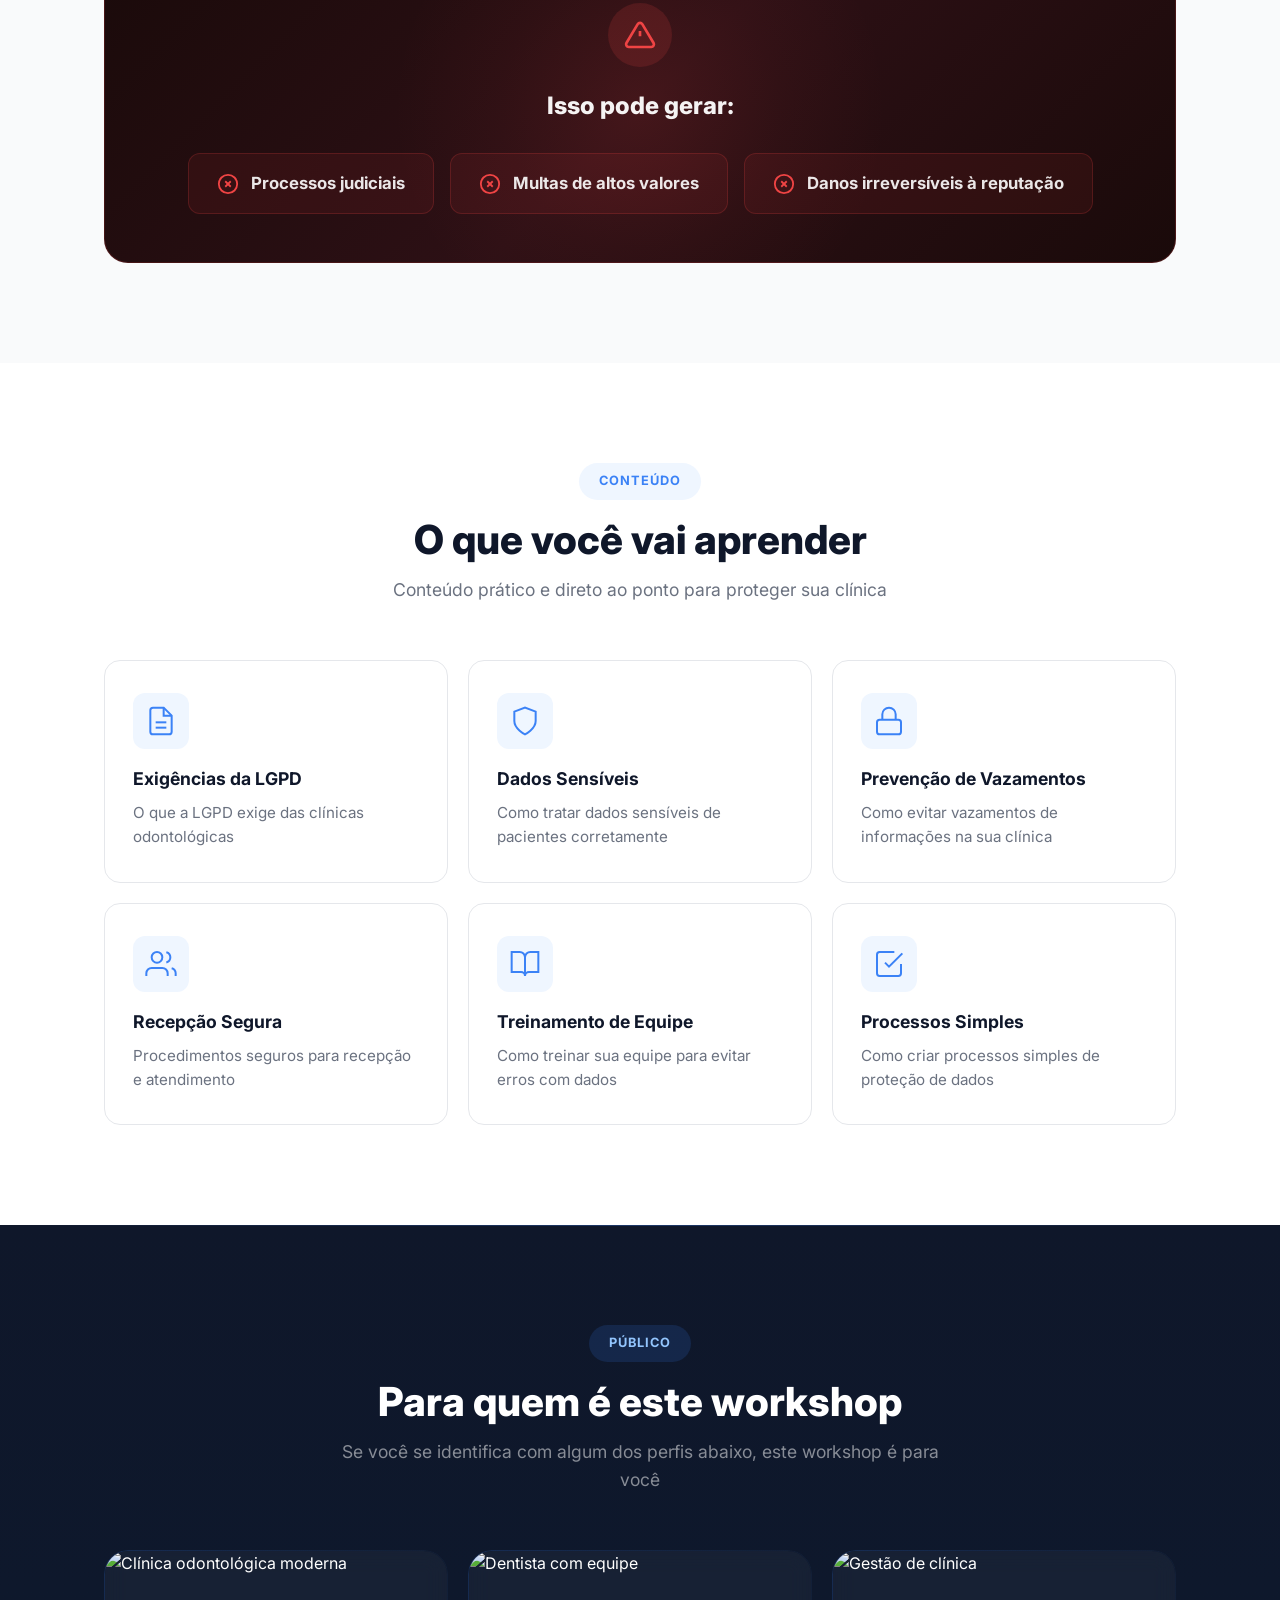
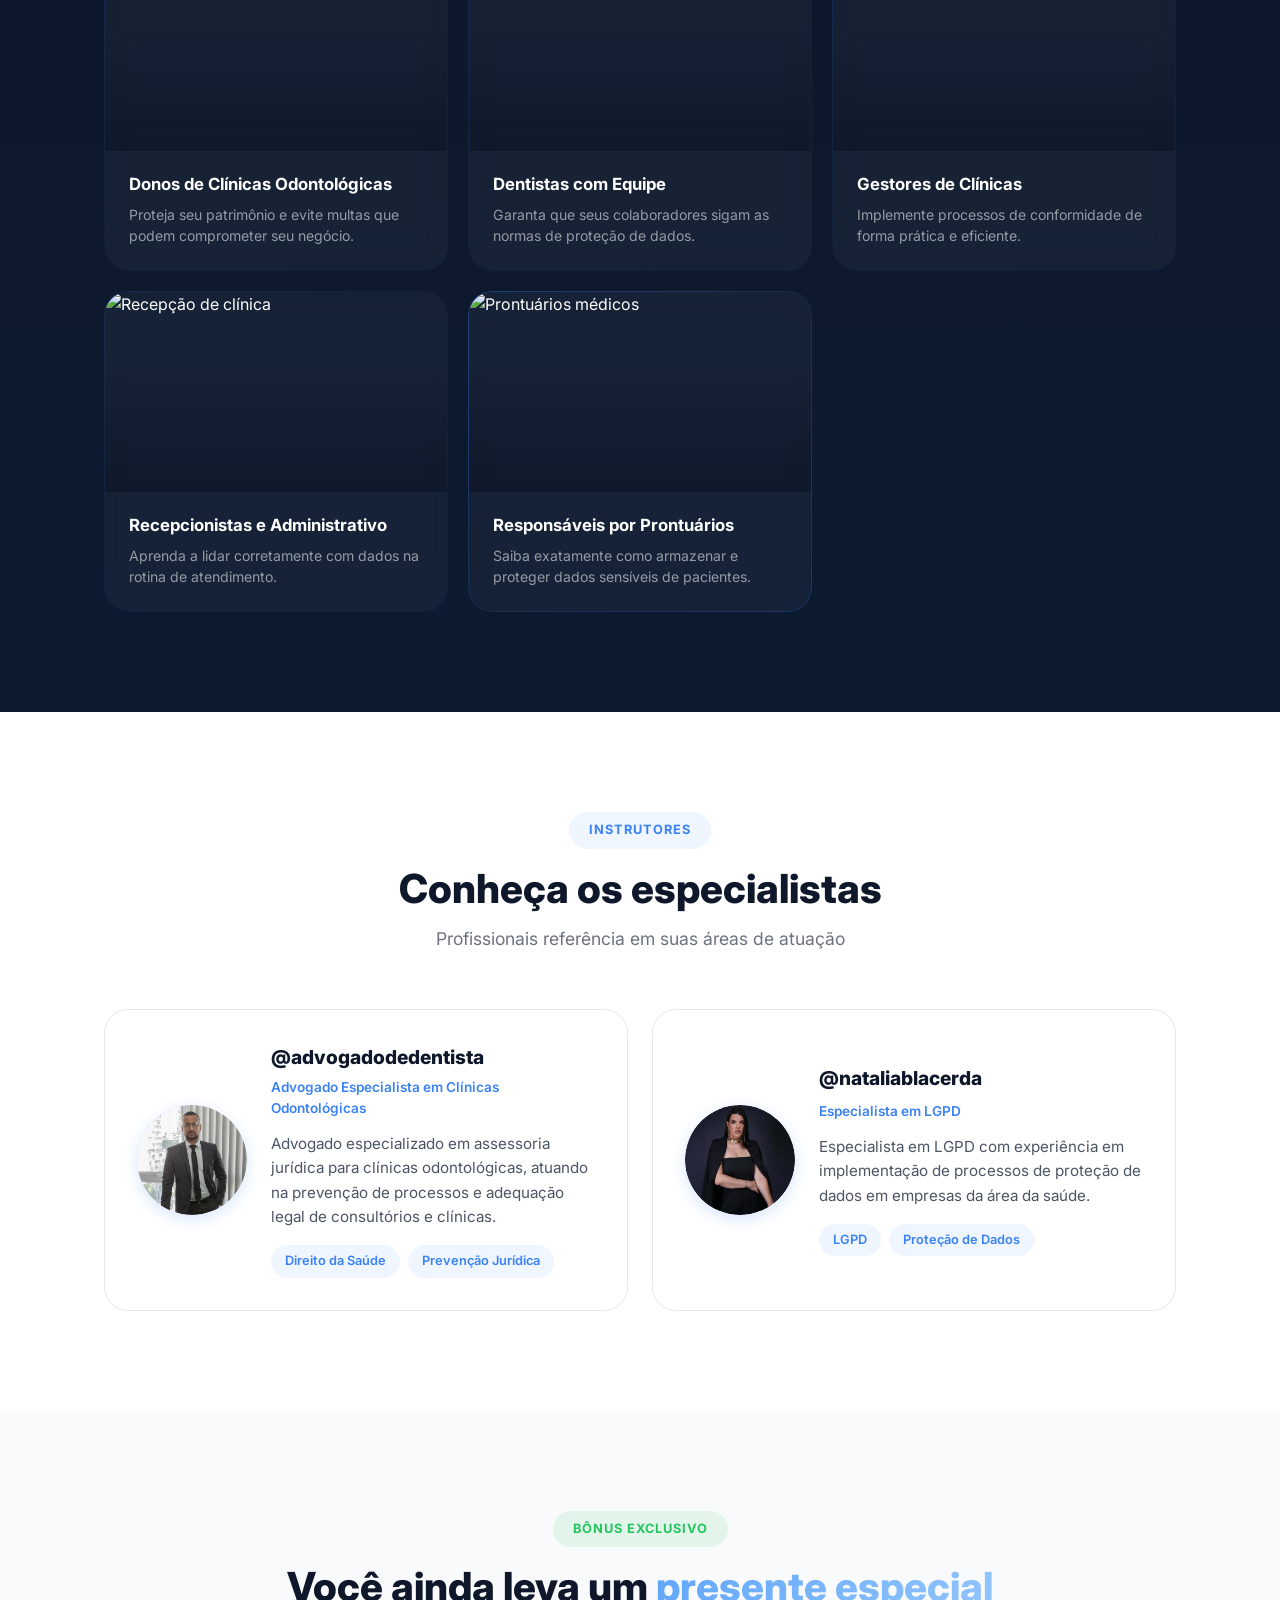
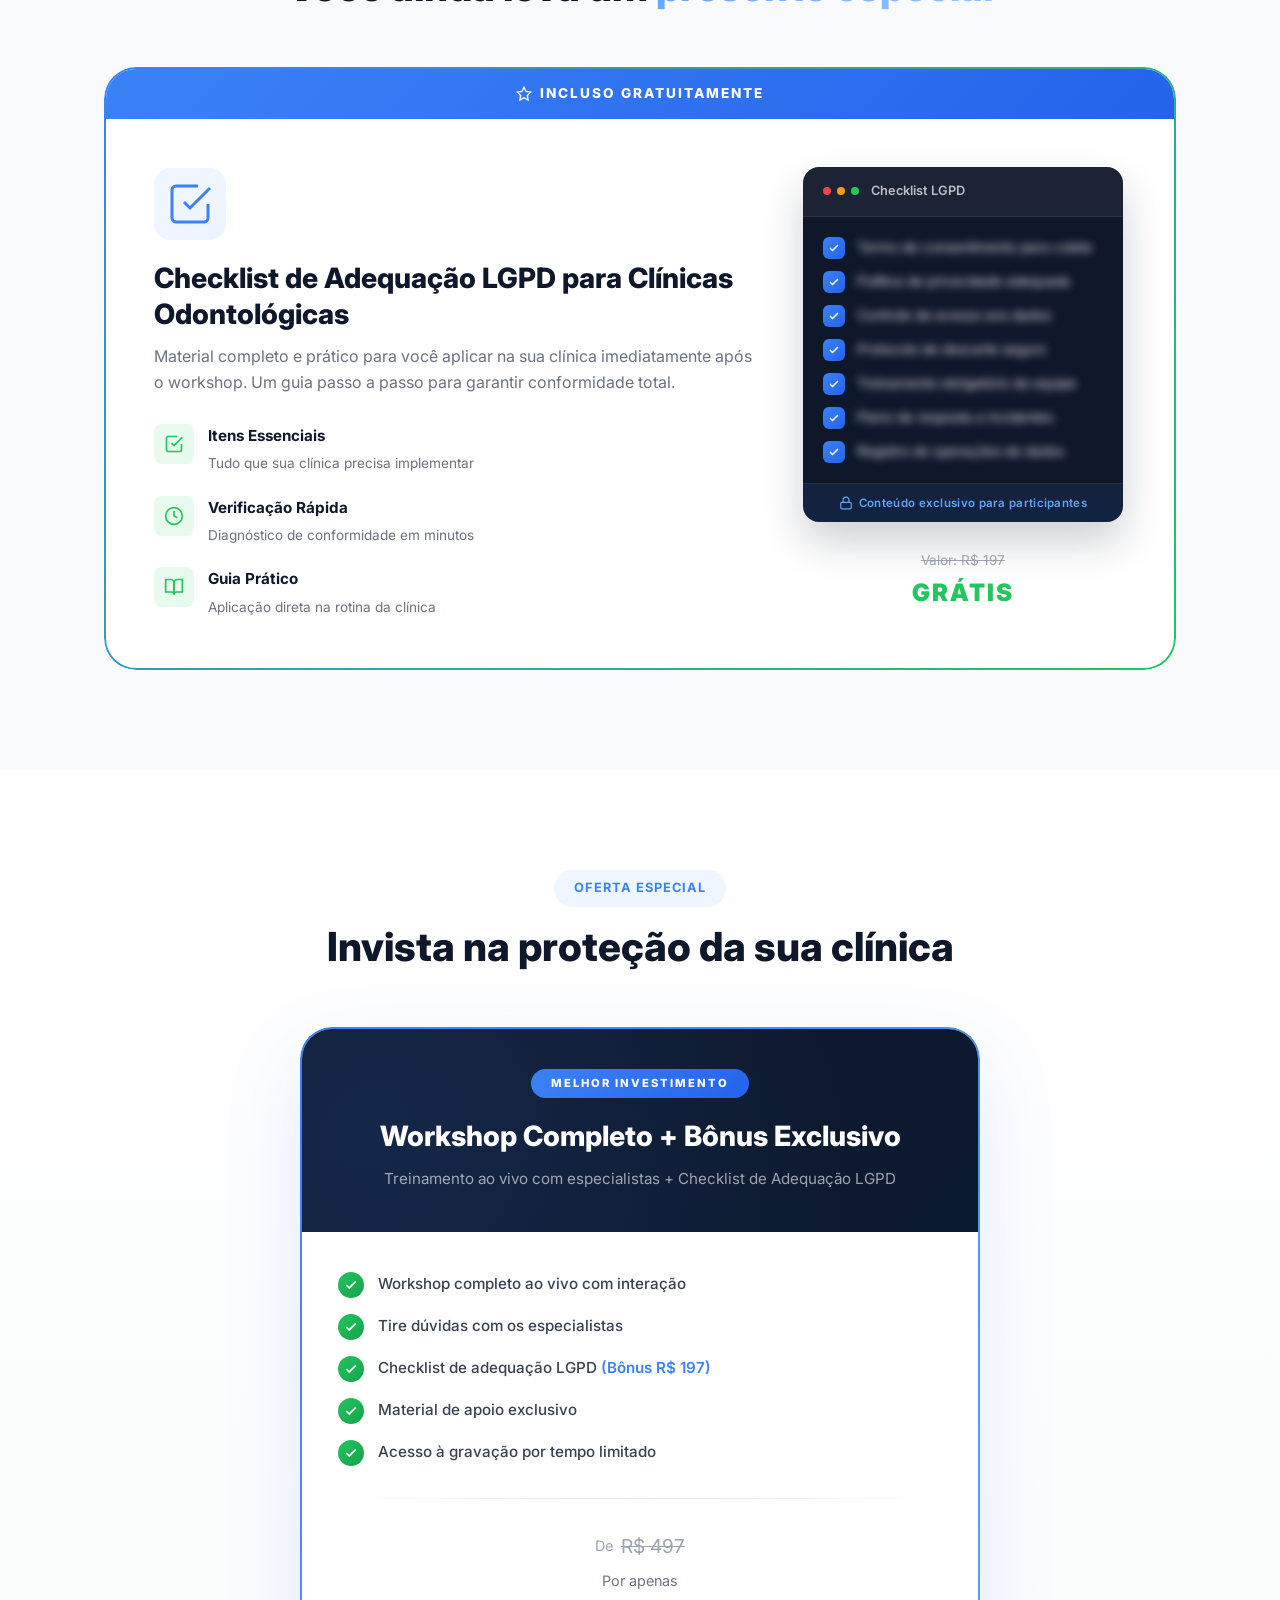
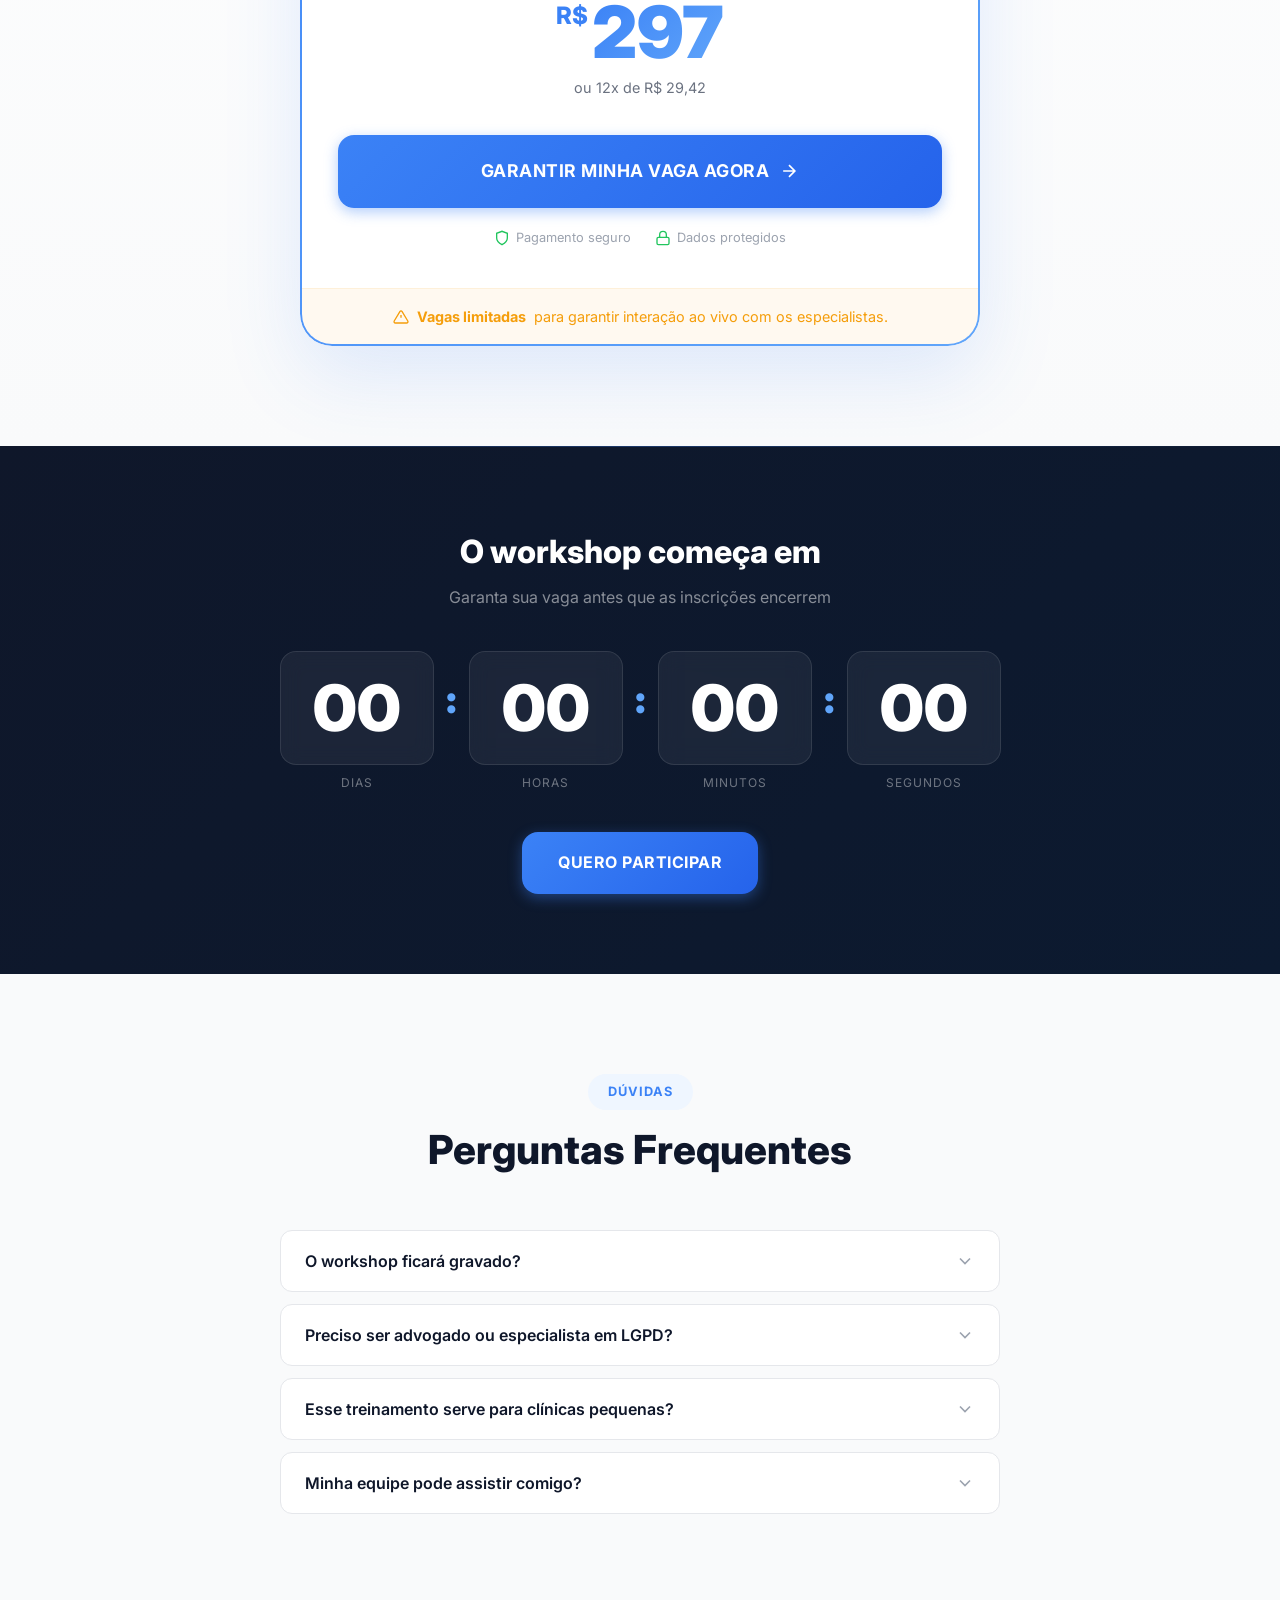
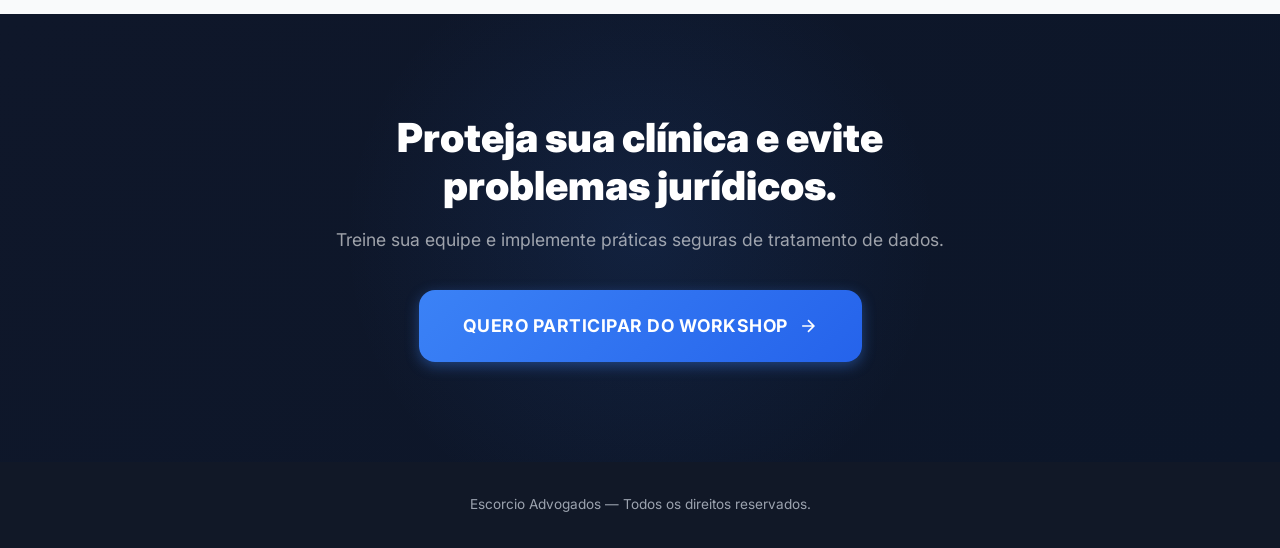
==== commit 01f122bf: "revert: remove object-position override on advogado avatar Restore default positioning (center cente" ====
--- a/index.html
+++ b/index.html
@@ -273,7 +273,7 @@
         <div class="speaker-card">
           <div class="speaker-avatar">
             <div class="avatar-placeholder">
-              <img src="[data-uri]" alt="@advogadodedentista" class="avatar-photo" style="object-position:center 15%">
+              <img src="[data-uri]" alt="@advogadodedentista" class="avatar-photo">
             </div>
           </div>
           <div class="speaker-info">
